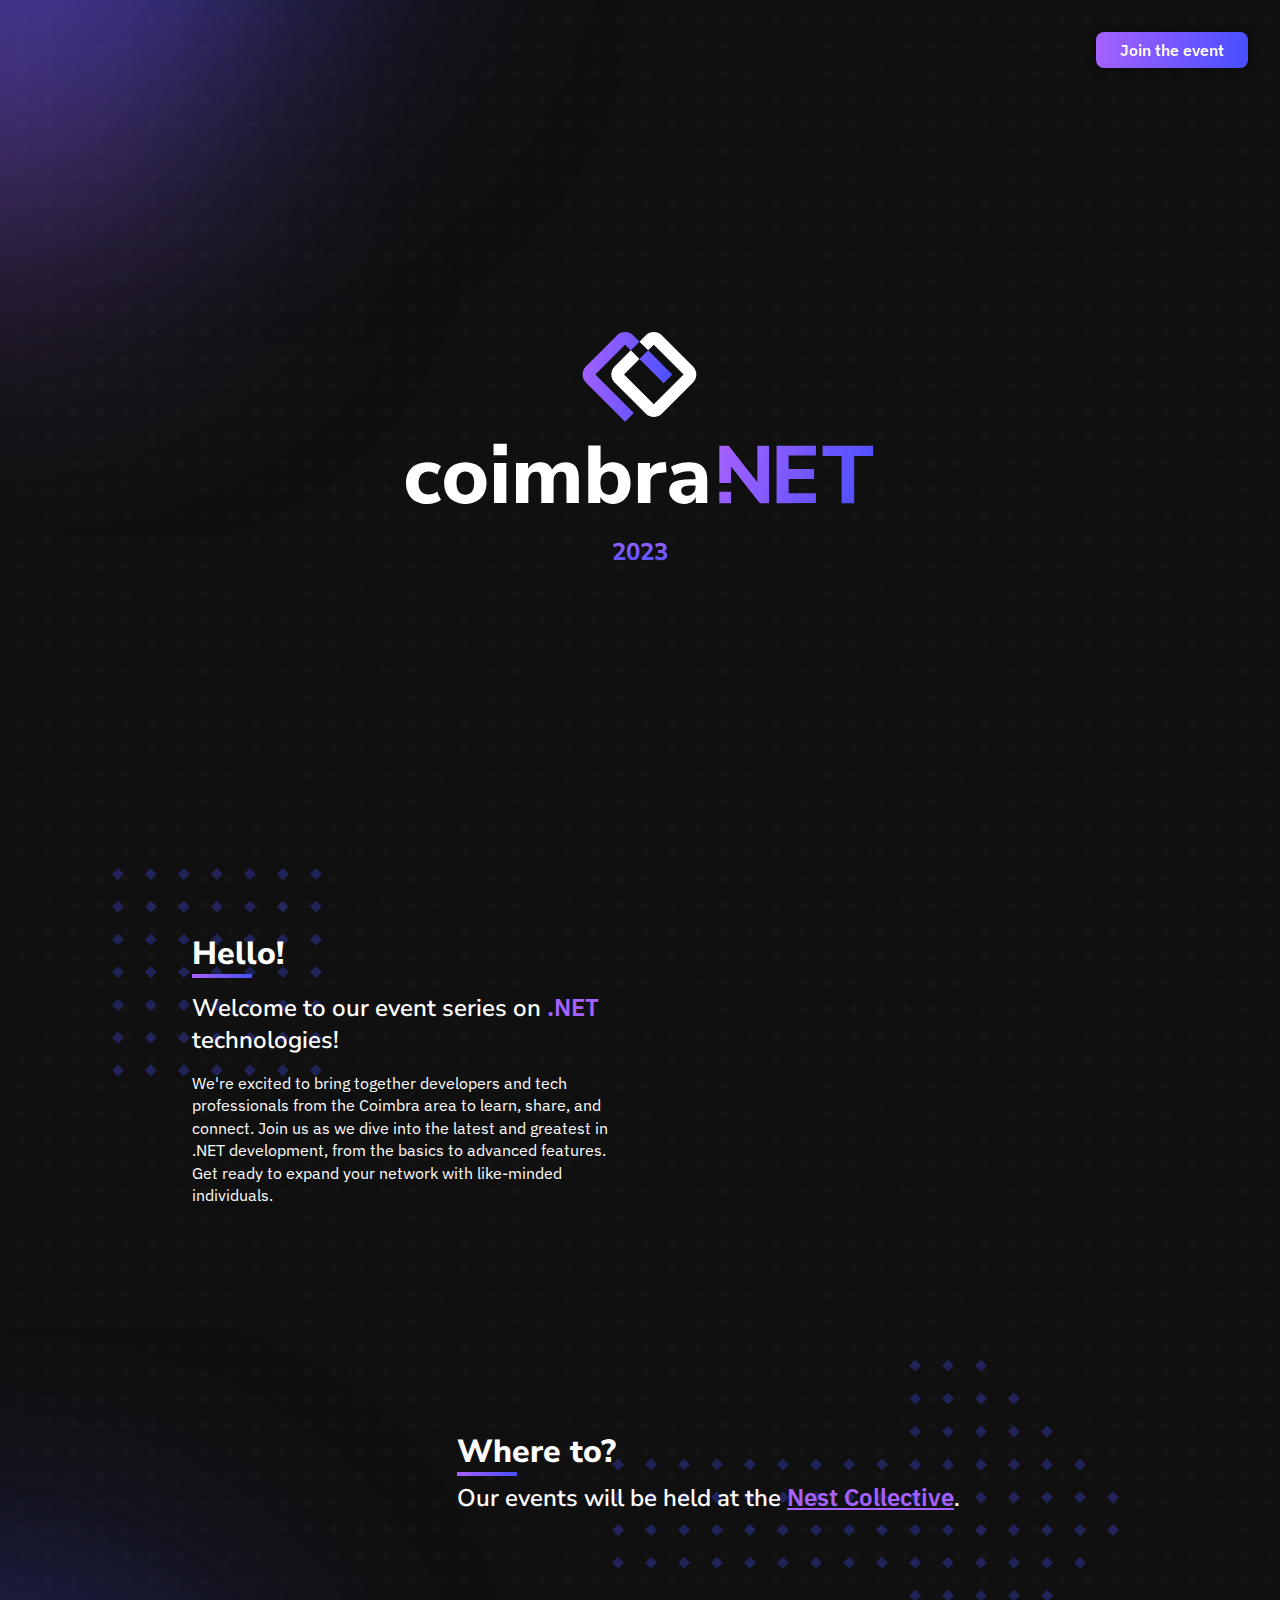
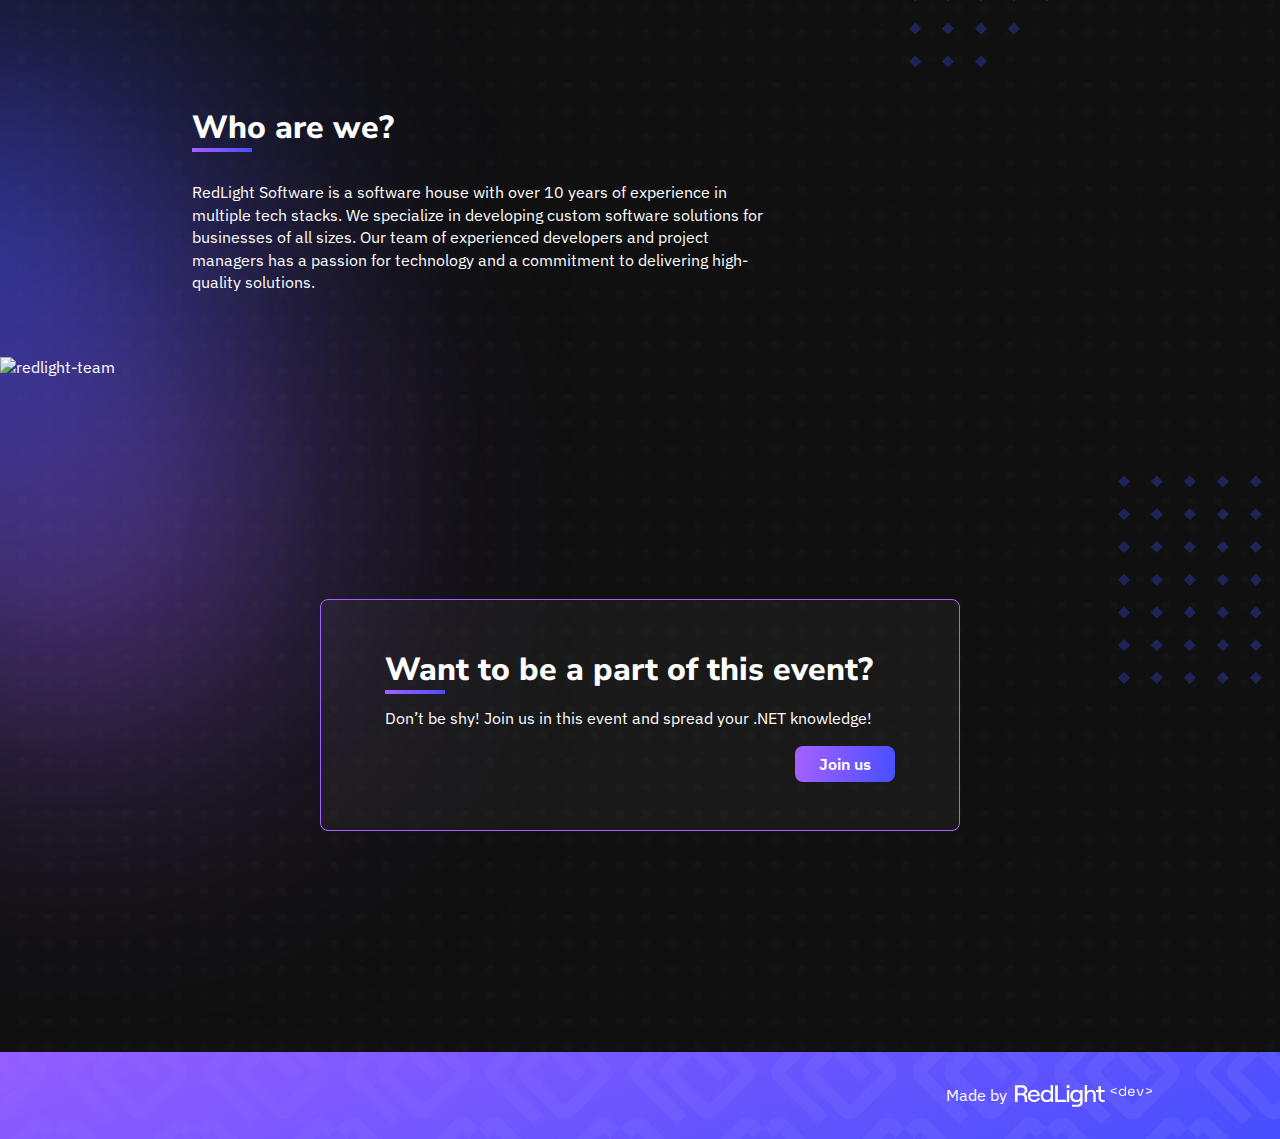
==== index.html @ f0c7c036 "added tag google tag manager" ====
<!DOCTYPE html>
<html lang="en">

<head>
  <!-- Google tag (gtag.js) -->
  <script async src="https://www.googletagmanager.com/gtag/js?id=G-ZELS9LCC16"></script>
  <script>
    window.dataLayer = window.dataLayer || [];
    function gtag() { dataLayer.push(arguments); }
    gtag('js', new Date());

    gtag('config', 'G-ZELS9LCC16');
  </script>
  <!-- Google Tag Manager -->
  <script>(function (w, d, s, l, i) {
      w[l] = w[l] || []; w[l].push({
        'gtm.start':
          new Date().getTime(), event: 'gtm.js'
      }); var f = d.getElementsByTagName(s)[0],
        j = d.createElement(s), dl = l != 'dataLayer' ? '&l=' + l : ''; j.async = true; j.src =
          'https://www.googletagmanager.com/gtm.js?id=' + i + dl; f.parentNode.insertBefore(j, f);
    })(window, document, 'script', 'dataLayer', 'GTM-52DGJBFM');</script>
  <!-- End Google Tag Manager -->
  <!-- meta-tags -->
  <meta charset="UTF-8">
  <meta http-equiv="X-UA-Compatible" content="IE=edge">
  <meta name="viewport" content="width=device-width, initial-scale=1.0">
  <meta name="apple-mobile-web-app-capable" content="yes">
  <meta name="mobile-web-app-capable" content="yes">
  <meta name="robots" content="noydir, noodp">
  <meta name="description"
    content="Welcome to our event series on .NET technologies! We’re excited to bring together developers and tech professionals from the Coimbra area to learn, share, and connect. Join us as we dive into the latest and greatest in .NET development, from the basics to advanced features. Get ready to expand your network with like-minded individuals.">
  <meta name="keywords"
    content=".NET, .net, dotnet, RedLight, Nest Collective, Microsoft, Technology, Event, Meetups, Coimbra, Portugal">
  <meta name="author" content="Diogo Ribeiro - RedLight Software">
  <meta property="og:image" content="https://dotnetcoimbra.pt/img/cover.jpg">
  <meta property="og:image:width" content="1020" />
  <meta property="og:image:height" content="681" />
  <meta property="og:title" content="coimbra.NET" />
  <meta property="og:description"
    content="Welcome to our event series on .NET technologies! We’re excited to bring together developers and tech professionals from the Coimbra area to learn, share, and connect. Join us as we dive into the latest and greatest in .NET development, from the basics to advanced features. Get ready to expand your network with like-minded individuals.">
  <meta property="og:url" content="https://dotnetcoimbra.pt" />
  <meta property="og:type" content="website" />
  <link rel="canonical" href="https://dotnetcoimbra.pt">
  <meta name="twitter:title" content="coimbra.NET">
  <meta name="twitter:description"
    content="Welcome to our event series on .NET technologies! We’re excited to bring together developers and tech professionals from the Coimbra area to learn, share, and connect. Join us as we dive into the latest and greatest in .NET development, from the basics to advanced features. Get ready to expand your network with like-minded individuals.">
  <meta name="twitter:card" content="summary_large_image">
  <meta name="twitter:image" content="https://dotnetcoimbra.pt/img/cover.jpg">
  <!-- favicon -->
  <link rel="icon" type="image/png" href="./img/favicon-32x32.png" sizes="32x32" />
  <link rel="icon" type="image/png" href="./img/favicon-16x16.png" sizes="16x16" />
  <link rel="preconnect" href="https://fonts.googleapis.com">
  <link rel="preconnect" href="https://fonts.gstatic.com" crossorigin>
  <link href="https://fonts.googleapis.com/css2?family=IBM+Plex+Sans&family=Nunito+Sans:wght@600;800&display=swap"
    rel="stylesheet">
  <link rel="stylesheet" href="./styles/styles.css">
  <title>coimbra.NET</title>
</head>

<body>
  <!-- Google Tag Manager (noscript) -->
  <noscript><iframe src="https://www.googletagmanager.com/ns.html?id=GTM-52DGJBFM" height="0" width="0"
      style="display:none;visibility:hidden"></iframe></noscript>
  <!-- End Google Tag Manager (noscript) -->
  <a href="https://www.meetup.com/coimbra-net/" target="_blank" id="button" class="primary">
    Join the event
  </a>

  <main>
    <section id="cover">
      <img class="focus" src="./img/focus/cover-focus.svg" alt="focus">
      <div class="center">
        <img src="img/logo.svg" alt="coimbra-net-logo">
        <h6>2023</h6>
      </div>
    </section>

    <section id="hello">
      <div class="text-info">
        <img src="./img/square.svg" alt="dots square vector">
        <h1>Hello!</h1>
        <h2>Welcome to our event series on <span>.NET</span> technologies!</h2>
        <p>We're excited to bring together developers and tech professionals from the Coimbra area to learn, share, and
          connect. Join us as we dive into the latest and greatest in .NET development, from the basics to advanced
          features. <br>Get ready to expand your network with like-minded individuals.</p>
      </div>
    </section>

    <section id="where-to">
      <div class="text-info">
        <img src="./img/arrow.svg" alt="dots arrow vector">
        <h1>Where to?</h1>
        <h2>Our events will be held at the <a href="https://goo.gl/maps/3trspdyj87Yf2N259" target="_blank">Nest
            Collective</a>.</h2>
      </div>
    </section>

    <section id="about">
      <div>
        <h1>Who are we?</h1>
        <p>RedLight Software is a software house with over 10 years of experience in multiple tech stacks.
          We specialize in developing custom software solutions for businesses of all sizes. Our team of experienced
          developers and project managers has a passion for technology and a commitment to delivering high-quality
          solutions.</p>
      </div>
      <img src="img/redlight-team.png" alt="redlight-team">
      <div class="about-bottom">
        <img class="focus" src="./img/focus/about-focus.svg" alt="focus">
      </div>
    </section>

    <section id="join-us">
      <img src="./img/square.svg" alt="dots square vector">
      <div class="card">
        <h1>Want to be a part of this event?</h1>
        <p>Don’t be shy! Join us in this event and spread your .NET knowledge!</p>
        <a href="https://www.meetup.com/coimbra-net/" target="_blank" id="button-2" class="primary">
          Join us
        </a>
      </div>
    </section>

    <!-- <section id="join-us">
      <img src="./img/square.svg" alt="dots square vector">
      <div class="card">
        <h1>Want to be a part of this event?</h1>
        <p>Don’t be shy! Join us in this event and spread your .NET knowledge!</p>

        <form action="">
          <div class="form-wrapper">
            <div class="form-col form-col-left">
              <div class="form-field">
                <label for="name">Name</label>
                <input type="text" id="name" name="name" placeholder="Insert your name">
              </div>
              <div class="form-field">
                <label for="name">Email</label>
                <input type="email" id="email" name="email" placeholder="Insert your e-mail">
              </div>
            </div>
            <div class="form-col form-col-right">
              <div class="form-field">
                <label for="message">Message</label>
                <textarea id="message" name="message" placeholder="Tell us what you're looking for"></textarea>
              </div>
            </div>
          </div>
          <div class="form-footer">
            <button type="submit" target="_blank" id="button-2" class="primary">
              Submit
            </button>
          </div>
        </form>
      </div>
    </section> -->

    <!-- <section id="partners">
        <img class="focus" src="./img/focus/partners-focus.svg" alt="focus">
        <div class="partners-container">
          <h1>Our partners</h1>
          <div class="partners-container-grid">
            <a href="/" target="_blank"><img src="./img/partners/microsoft.png" alt="partner logo"></a>
            <a href="/" target="_blank"><img src="./img/partners/nestlogo.png" alt="partner logo"></a>
            <a href="/" target="_blank"><img src="./img/partners/microsoft.png" alt="partner logo"></a>
            <a href="/" target="_blank"><img src="./img/partners/nestlogo.png" alt="partner logo"></a>
          </div>
        </div>
      </section> -->
  </main>

  <footer>
    <p>Made by</p>
    <img src="./img/partners/redlight.svg" alt="RedLight logo">
  </footer>

</body>


</html>
---- styles/styles.css ----
@charset "UTF-8";
/* ---------------- Who are we? ---------------- */
#about > img {
  width: 100%;
}
@media only screen and (min-width: 1600px) {
  #about > div:not(.about-bottom) {
    max-width: 1600px;
    margin: 0 auto;
    transform: translateX(-10%);
  }
  #about > div:not(.about-bottom) p {
    width: 75%;
  }
}
#about h1,
#about p {
  margin: 0 12rem;
}
@media only screen and (max-width: 1024px) {
  #about h1,
  #about p {
    margin: 4rem 8rem;
  }
}
@media only screen and (max-width: 640px) {
  #about h1,
  #about p {
    margin: 2rem 2rem;
  }
}
#about p {
  width: 45%;
  margin: 2rem 12rem 4rem 12rem;
}
@media only screen and (max-width: 1024px) {
  #about p {
    width: 100%;
    margin: 0;
    padding: 4rem 8rem;
  }
}
@media only screen and (max-width: 640px) {
  #about p {
    padding: 2rem;
  }
}
#about .about-bottom {
  position: relative;
}
@media only screen and (max-width: 640px) {
  #about .about-bottom {
    overflow-x: hidden;
  }
}
#about .about-bottom .focus {
  z-index: -1;
  position: absolute;
  transform: translateY(-50%);
  top: 0;
  left: 0;
}

/* ---------------- Cover ---------------- */
#cover {
  display: flex;
  flex-direction: row;
  align-items: center;
  justify-content: center;
  gap: unset;
  min-height: 100vh;
  position: relative;
  overflow-x: hidden;
}
#cover .focus {
  position: absolute;
  top: 0;
  left: 0;
}
#cover .center {
  display: flex;
  flex-direction: column;
  align-items: center;
  justify-content: center;
  gap: 2rem;
  width: 100%;
}
#cover .center img {
  width: 468px;
  max-width: 75%;
}

form {
  width: 100%;
  margin-top: 2rem;
}
form .form-wrapper {
  display: flex;
  gap: 2rem;
}
form .form-wrapper .form-col {
  display: flex;
  flex-direction: column;
  width: 50%;
}
form .form-wrapper .form-col .form-field {
  display: flex;
  flex-direction: column;
  gap: 0.35rem;
  margin-bottom: 1.5rem;
  height: 100%;
}
form .form-wrapper .form-col .form-field label {
  font-size: 0.875rem;
}
form .form-wrapper .form-col .form-field input,
form .form-wrapper .form-col .form-field textarea {
  all: unset;
  border: 1px solid #FFFFFF;
  background-color: rgba(255, 255, 255, 0.02);
  border-radius: 10px;
  padding: 0.75rem;
  font-size: 0.875rem;
  color: #FFFFFF;
  transition: 0.1s;
  height: 100%;
}
form .form-wrapper .form-col .form-field input::-moz-placeholder, form .form-wrapper .form-col .form-field textarea::-moz-placeholder {
  color: rgba(255, 255, 255, 0.5);
}
form .form-wrapper .form-col .form-field input::placeholder,
form .form-wrapper .form-col .form-field textarea::placeholder {
  color: rgba(255, 255, 255, 0.5);
}
form .form-wrapper .form-col .form-field input:hover,
form .form-wrapper .form-col .form-field textarea:hover {
  background-color: rgba(255, 255, 255, 0.1);
}
form .form-wrapper .form-col .form-field input:focus,
form .form-wrapper .form-col .form-field textarea:focus {
  background-color: rgba(255, 255, 255, 0.1);
  outline: 2px solid #A661FF;
}
form .form-wrapper .form-col .form-field input textarea,
form .form-wrapper .form-col .form-field textarea textarea {
  height: 100%;
}
form .form-footer {
  display: flex;
  justify-content: flex-end;
}

#hello .text-info {
  display: flex;
  flex-direction: column;
  align-items: flex-start;
  justify-content: center;
  gap: 1rem;
  width: 65%;
  padding: 2rem 12rem;
  position: relative;
}
@media only screen and (min-width: 1600px) {
  #hello .text-info {
    max-width: 1600px;
    margin: 0 auto;
    transform: translateX(-10%);
  }
}
@media only screen and (max-width: 1024px) {
  #hello .text-info {
    padding: 2rem 8rem;
    width: 100%;
  }
}
@media only screen and (max-width: 640px) {
  #hello .text-info {
    padding: 2rem;
  }
}
#hello .text-info img {
  position: absolute;
  z-index: -1;
  left: 7rem;
  top: -2rem;
}
@media only screen and (max-width: 1024px) {
  #hello .text-info img {
    left: 2rem;
    top: -4rem;
  }
}
@media only screen and (max-width: 1024px) {
  #hello .text-info img {
    left: -2rem;
  }
}

/* ---------------- Join Us ---------------- */
#join-us {
  display: flex;
  flex-direction: row;
  align-items: center;
  justify-content: center;
  gap: unset;
  padding: 4rem 20rem;
  min-height: 75vh;
  position: relative;
  overflow: hidden;
}
@media only screen and (max-width: 1024px) {
  #join-us {
    padding: 4rem 8rem;
  }
}
@media only screen and (max-width: 640px) {
  #join-us {
    padding: 2rem;
  }
}
#join-us .card {
  display: flex;
  flex-direction: column;
  align-items: "start";
  justify-content: center;
  gap: 1rem;
  width: 100%;
  padding: 3rem 4rem;
  background: rgba(255, 255, 255, 0.04);
  border-radius: 0.5rem;
  border: 1px solid #A661FF;
}
@media only screen and (max-width: 640px) {
  #join-us .card {
    display: flex;
    flex-direction: column;
    align-items: center;
    justify-content: center;
    gap: 2rem;
    padding: 2rem;
  }
}
#join-us .card button {
  align-self: flex-end;
}
@media only screen and (max-width: 640px) {
  #join-us .card button {
    width: 90%;
    align-self: unset;
  }
}
#join-us img {
  position: absolute;
  z-index: -1;
  transform: translateY(-50%);
  top: 30%;
  right: -3rem;
}

/* ---------------- Call for papers ---------------- */
#papers {
  min-height: 100vh;
  padding: 2rem 0;
}
#papers .text-info {
  display: flex;
  flex-direction: column;
  align-items: flex-start;
  justify-content: center;
  gap: 1rem;
  width: 65%;
  padding: 2rem 12rem;
  position: relative;
}
@media only screen and (min-width: 1600px) {
  #papers .text-info {
    max-width: 1600px;
    margin: 0 auto;
  }
}
@media only screen and (max-width: 1024px) {
  #papers .text-info {
    width: 100%;
    padding: 2rem 4rem;
  }
}
@media only screen and (max-width: 640px) {
  #papers .text-info {
    padding: 0 2rem;
  }
}
#papers .text-info > img {
  position: absolute;
  z-index: -1;
  left: 7rem;
  top: -2rem;
}
@media only screen and (max-width: 1024px) {
  #papers .text-info > img {
    left: 2rem;
    top: -4rem;
  }
}
@media only screen and (max-width: 1024px) {
  #papers .text-info > img {
    left: -2rem;
  }
}
#papers .text-info ul {
  list-style: none;
}
#papers .text-info ul li {
  display: flex;
  flex-direction: row;
  align-items: center;
  justify-content: flex-start;
  gap: 0.5rem;
  margin-bottom: 0.5rem;
}
#papers .submit-proposal {
  background: rgba(255, 255, 255, 0.04);
  border: 2px solid #A661FF;
  padding: 2rem;
  margin: 2rem 12rem;
  border-radius: 10px;
  overflow: hidden;
  min-height: 324px;
}
@media only screen and (min-width: 1600px) {
  #papers .submit-proposal {
    max-width: 920px;
    margin: 0 auto;
  }
}
@media only screen and (max-width: 1024px) {
  #papers .submit-proposal {
    margin: 2rem 4rem;
  }
}
@media only screen and (max-width: 1024px) {
  #papers .submit-proposal {
    margin: 2rem;
  }
}
#papers .submit-proposal .soon {
  display: flex;
  flex-direction: row;
  align-items: center;
  justify-content: center;
  gap: unset;
  padding: 5rem 0;
  opacity: 0.5;
}

#partners {
  position: relative;
  overflow: hidden;
}
#partners .focus {
  z-index: -1;
  position: absolute;
  bottom: 0;
  right: -10rem;
}
#partners .partners-container {
  padding: 4rem 12rem;
}
@media only screen and (max-width: 1024px) {
  #partners .partners-container {
    padding: 2rem 8rem;
  }
}
@media only screen and (max-width: 640px) {
  #partners .partners-container {
    padding: 2rem;
  }
}
#partners .partners-container-grid {
  display: flex;
  flex-direction: row;
  align-items: center;
  justify-content: center;
  gap: 8rem;
  flex-wrap: wrap;
  padding: 8rem 0;
}
@media only screen and (max-width: 1024px) {
  #partners .partners-container-grid {
    padding: 4rem;
  }
}
@media only screen and (max-width: 640px) {
  #partners .partners-container-grid {
    display: flex;
    flex-direction: row;
    align-items: center;
    justify-content: center;
    gap: 3rem;
    padding: 4rem 2rem;
  }
}
#partners .partners-container-grid > a {
  display: flex;
  flex-direction: row;
  align-items: center;
  justify-content: center;
  gap: unset;
  width: calc(25% - 8rem);
  height: 68px;
}
@media only screen and (max-width: 1024px) {
  #partners .partners-container-grid > a {
    width: calc(33.3333333333% - 4rem);
    height: 42px;
  }
}
@media only screen and (max-width: 640px) {
  #partners .partners-container-grid > a {
    width: calc(50% - 2rem);
    height: 42px;
  }
}
#partners .partners-container-grid > a img {
  width: auto;
  height: 100%;
  transition: 0.3s;
  max-width: 100%;
  max-height: 100%;
  height: auto;
}

#where-to {
  display: flex;
  flex-direction: column;
  align-items: flex-end;
  justify-content: center;
  gap: 0.5rem;
  padding: 12rem 0 12rem 0;
}
@media only screen and (max-width: 1024px) {
  #where-to {
    display: flex;
    flex-direction: column;
    align-items: flex-start;
    justify-content: center;
    gap: 0.5rem;
  }
}
@media only screen and (max-width: 640px) {
  #where-to {
    padding: 8rem 0;
  }
}
@media only screen and (min-width: 1600px) {
  #where-to {
    max-width: 1600px;
    margin: 0 auto;
  }
}
#where-to .text-info {
  display: flex;
  flex-direction: column;
  align-items: flex-start;
  justify-content: center;
  gap: 0.5rem;
  width: -moz-fit-content;
  width: fit-content;
  padding: 0 8rem 0 2rem;
  margin: 0 12rem;
  position: relative;
}
@media only screen and (max-width: 1024px) {
  #where-to .text-info {
    padding: 2rem;
    margin: 0 8rem;
  }
}
@media only screen and (max-width: 640px) {
  #where-to .text-info {
    padding: 2rem;
    margin: 0;
  }
}
#where-to .text-info img {
  position: absolute;
  z-index: -1;
  right: -2rem;
  transform: translateY(-50%);
  top: 100%;
}
@media only screen and (max-width: 640px) {
  #where-to .text-info img {
    right: 2rem;
    width: 80%;
  }
}
#where-to .text-info h2 a {
  color: #A661FF;
}

body {
  background-color: #101010;
  background-image: url("../img/dots.svg");
  overflow-x: hidden;
}

* {
  margin: 0;
  padding: 0;
  font-family: "IBM Plex Sans", sans-serif;
  color: #FFFFFF;
  box-sizing: border-box;
}

/* ---------------- Typography ---------------- */
h1 {
  width: -moz-fit-content;
  width: fit-content;
  font-family: "Nunito Sans", sans-serif;
  font-weight: 800;
  font-size: 2rem;
  position: relative;
}
h1::after {
  content: "";
  position: absolute;
  width: 60px;
  height: 4px;
  left: 0;
  bottom: -2.5px;
  background: linear-gradient(97.95deg, #A661FF -0.24%, #474FFF 99.8%);
}

h2 {
  font-family: "Nunito Sans", sans-serif;
  font-weight: 600;
  font-size: 1.5rem;
}

span {
  color: #A661FF;
}

h6 {
  background: -webkit-linear-gradient(#A661FF, #474FFF);
  -webkit-background-clip: text;
  background-clip: text;
  -webkit-text-fill-color: transparent;
  font-family: "Nunito Sans", sans-serif;
  font-weight: 800;
  font-size: 1.5rem;
  text-align: center;
}

p {
  line-height: 140%;
}

/* ---------------- Buttons ---------------- */
button,
#button,
#button-2 {
  all: unset;
  display: flex;
  flex-direction: row;
  align-items: center;
  justify-content: center;
  gap: 0.5rem;
  font-size: 1rem;
  font-weight: 600;
  text-align: center;
  text-decoration: none;
  transition: all 0.3s;
  padding: 0.5rem 1.5rem;
  border-radius: 0.5rem;
  cursor: pointer;
}
button.primary,
#button.primary,
#button-2.primary {
  color: #FFFFFF;
  background: linear-gradient(97.95deg, #A661FF -0.24%, #474FFF 99.8%);
}
button.secondary,
#button.secondary,
#button-2.secondary {
  /* color: linear-gradient(97.95deg, $primaryColor -0.24%, $secondaryColor 99.8%); ------> não funciona assim */
  color: #A661FF;
  background: #FFFFFF;
}
button.text-only,
#button.text-only,
#button-2.text-only {
  color: #FFFFFF;
}

#button {
  width: -moz-fit-content;
  width: fit-content;
  position: fixed;
  z-index: 20;
  top: 2rem;
  right: 2rem;
  box-shadow: 0px 0px 10px rgba(0, 0, 0, 0.5);
}
@media only screen and (max-width: 640px) {
  #button {
    top: unset;
    right: unset;
    left: 50%;
    width: 80%;
    transform: translateX(-50%);
    padding: 1rem;
  }
}

#button-2 {
  align-self: flex-end;
}

/* ---------------- Header ---------------- */
header {
  padding: 2rem 8rem;
}
header a {
  font-size: 1.25rem;
  text-decoration: none;
}
header a:hover {
  text-decoration: underline;
}

/* ---------------- Footer ---------------- */
footer {
  display: flex;
  flex-direction: row;
  align-items: center;
  justify-content: flex-end;
  gap: 0.5rem;
  background-image: url("../img/footer.png");
  background-size: cover;
  background-position: right;
  padding: 2rem 8rem;
}
@media only screen and (max-width: 1024px) {
  footer {
    padding: 2rem 4rem;
  }
}
@media only screen and (max-width: 1024px) {
  footer {
    padding: 2rem;
  }
}/*# sourceMappingURL=styles.css.map */
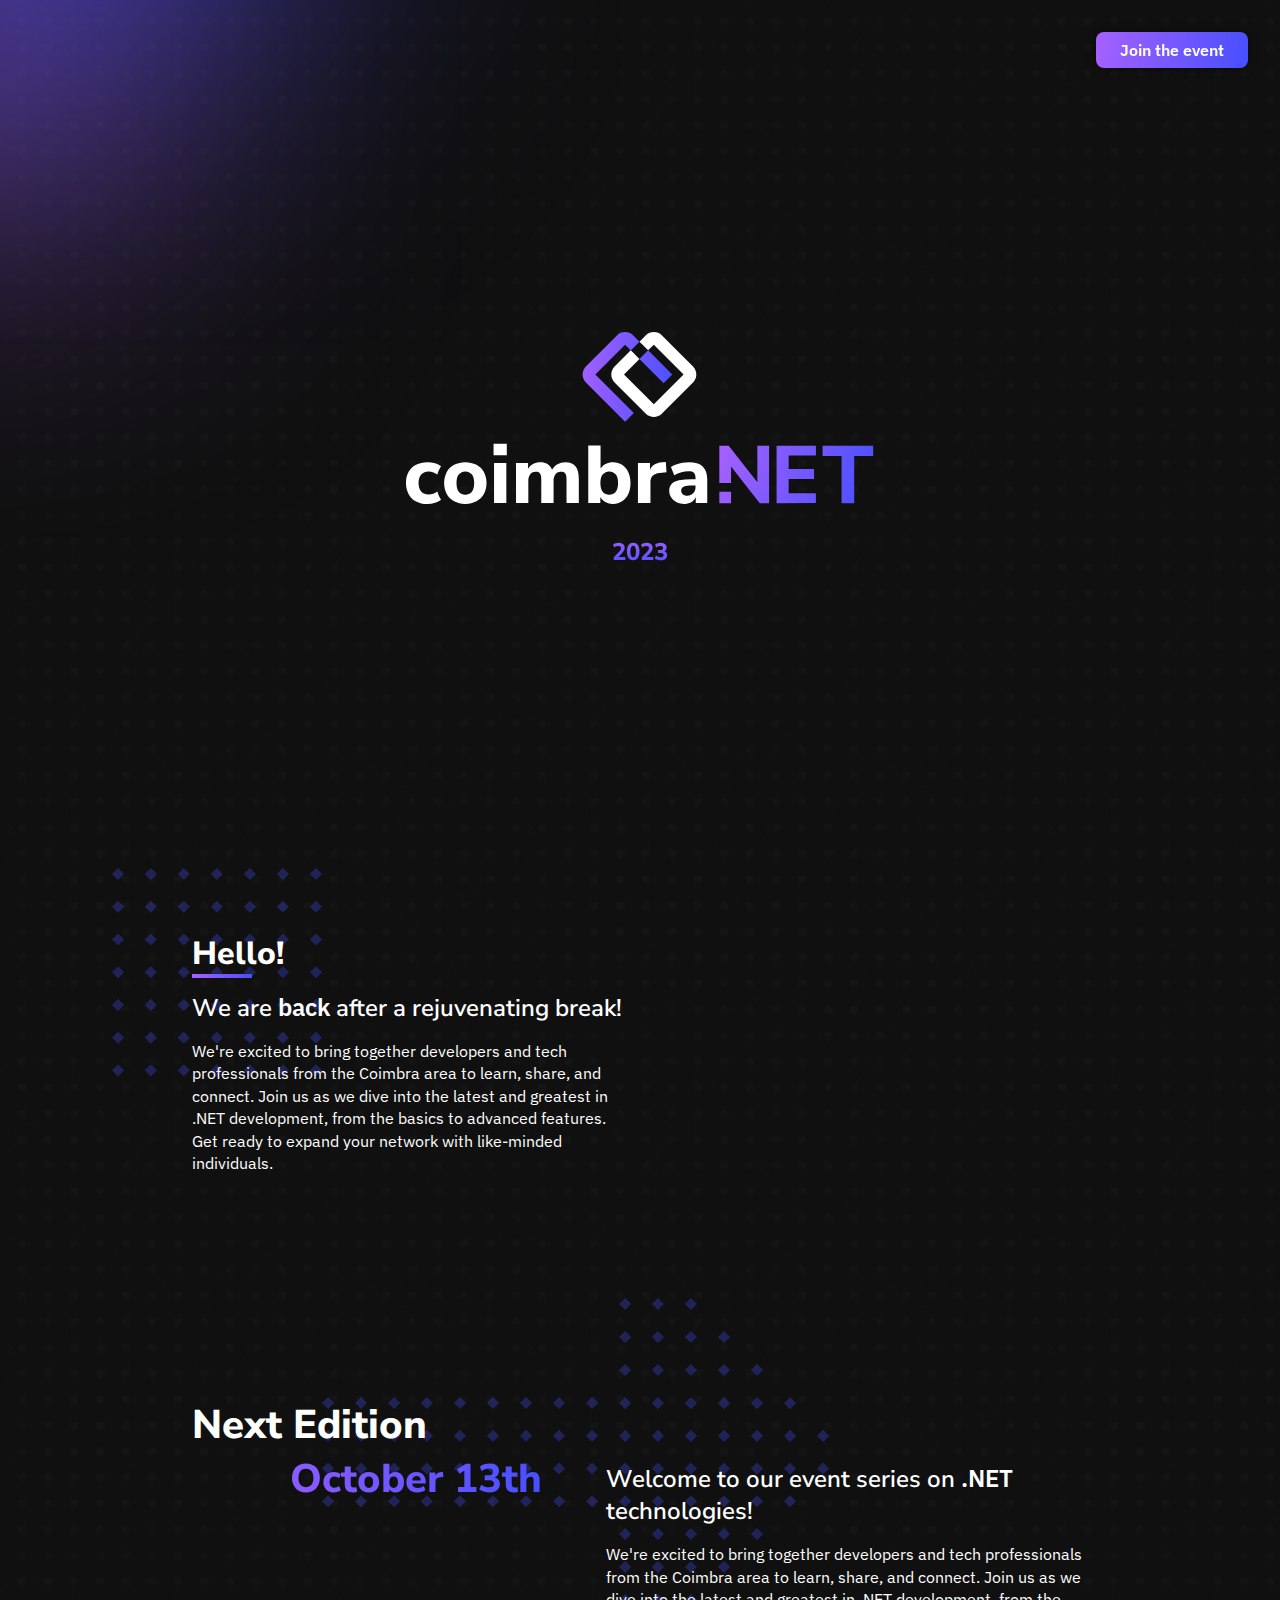
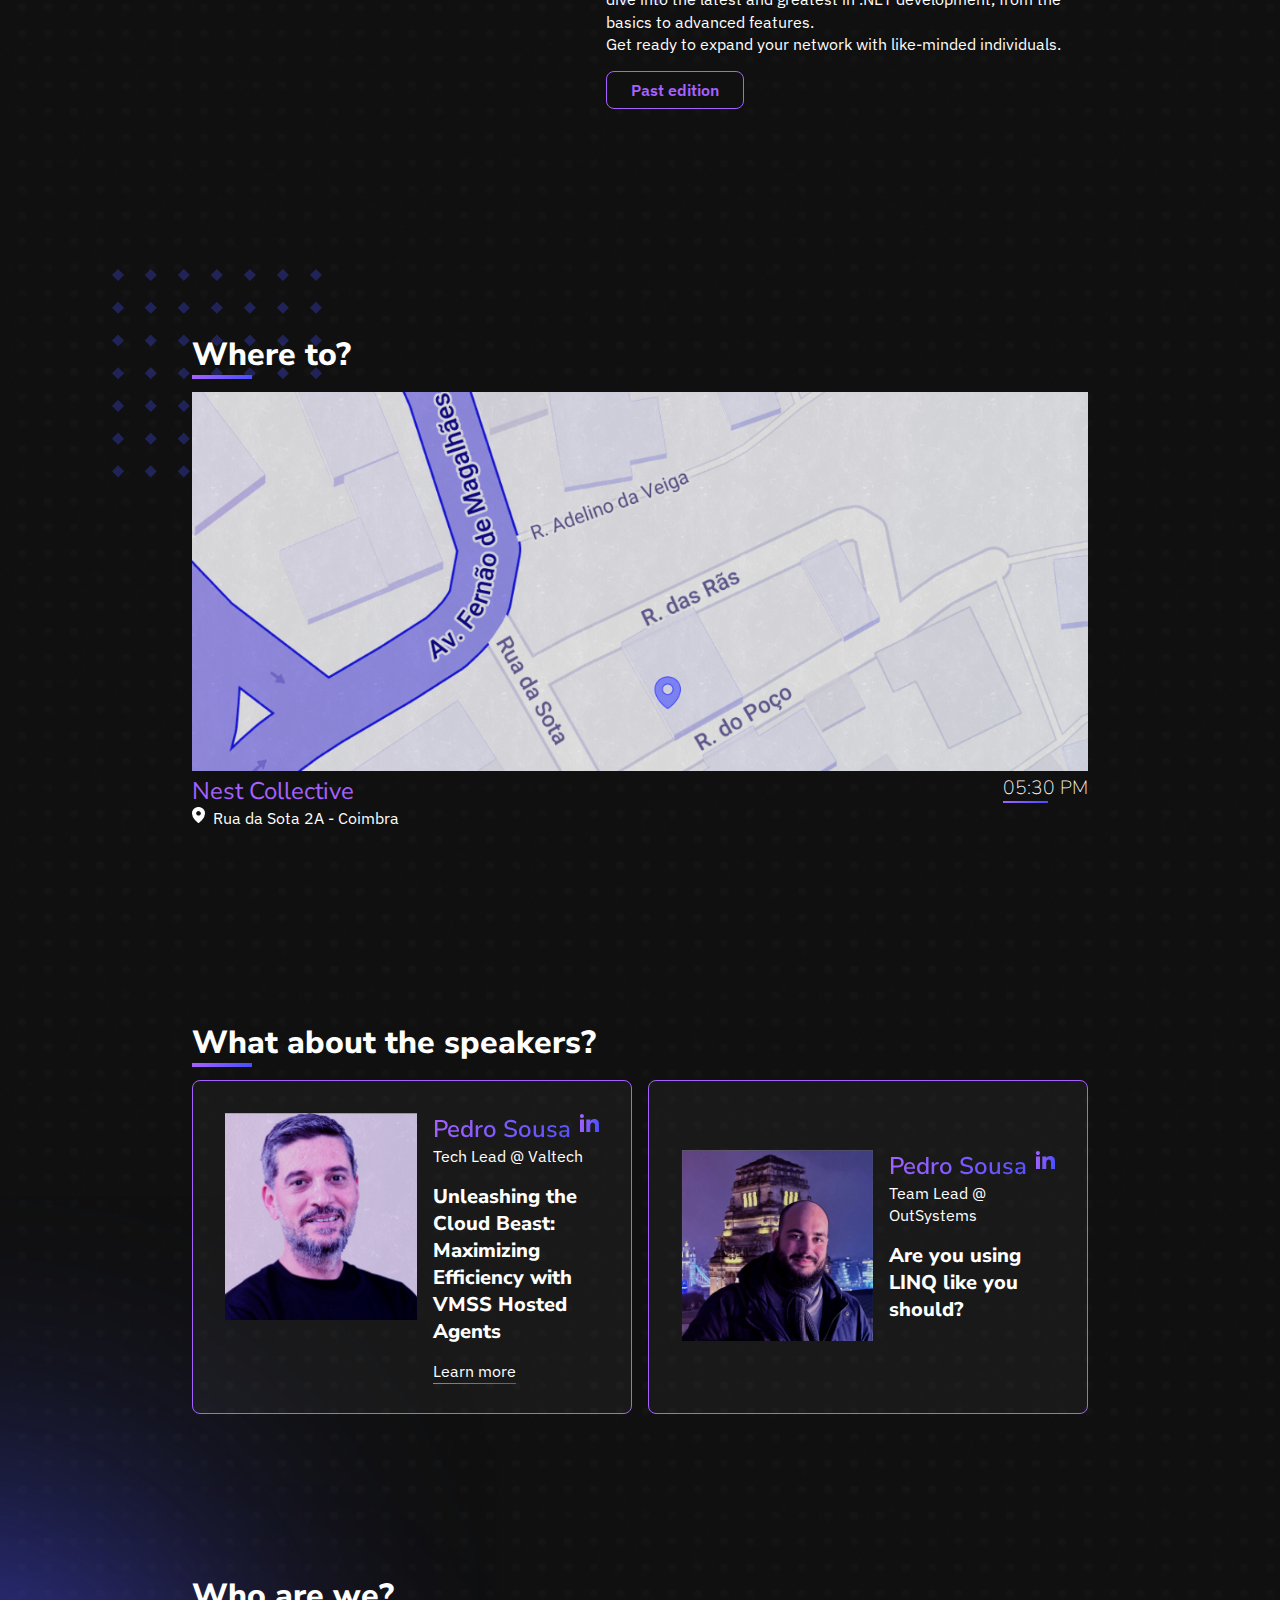
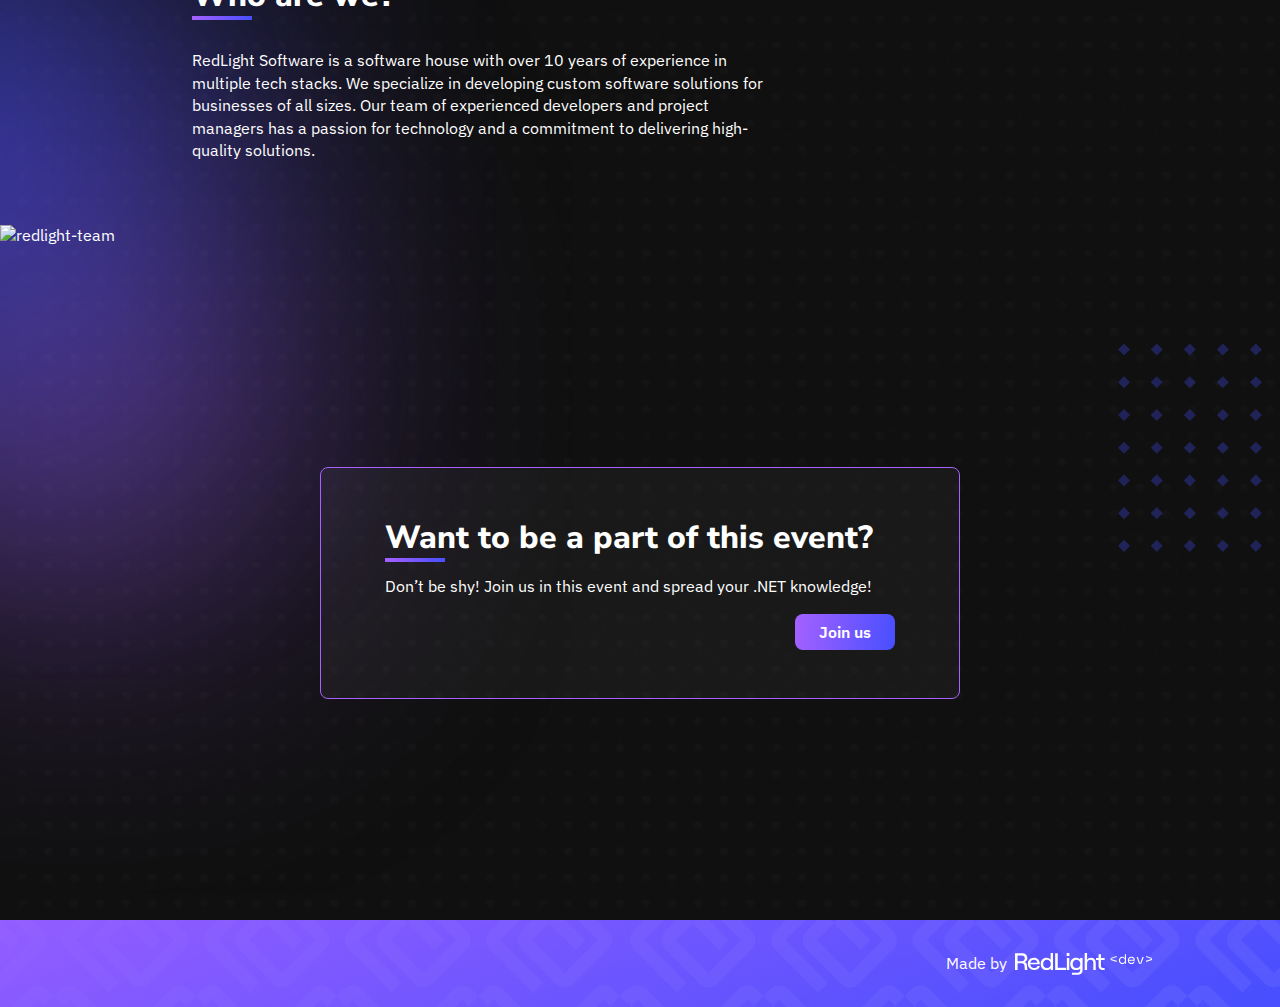
==== commit 59b1d11a: "updated website for meetup 2" ====
--- a/index.html
+++ b/index.html
@@ -29,22 +29,22 @@
   <meta name="mobile-web-app-capable" content="yes">
   <meta name="robots" content="noydir, noodp">
   <meta name="description"
-    content="Welcome to our event series on .NET technologies! We’re excited to bring together developers and tech professionals from the Coimbra area to learn, share, and connect. Join us as we dive into the latest and greatest in .NET development, from the basics to advanced features. Get ready to expand your network with like-minded individuals.">
+            content="Welcome to our event series on .NET technologies! We’re excited to bring together developers and tech professionals from the Coimbra area to learn, share, and connect. Join us as we dive into the latest and greatest in .NET development, from the basics to advanced features. Get ready to expand your network with like-minded individuals.">
   <meta name="keywords"
-    content=".NET, .net, dotnet, RedLight, Nest Collective, Microsoft, Technology, Event, Meetups, Coimbra, Portugal">
+            content=".NET, .net, dotnet, RedLight, Nest Collective, Microsoft, Technology, Event, Meetups, Coimbra, Portugal">
   <meta name="author" content="Diogo Ribeiro - RedLight Software">
   <meta property="og:image" content="https://dotnetcoimbra.pt/img/cover.jpg">
   <meta property="og:image:width" content="1020" />
   <meta property="og:image:height" content="681" />
   <meta property="og:title" content="coimbra.NET" />
   <meta property="og:description"
-    content="Welcome to our event series on .NET technologies! We’re excited to bring together developers and tech professionals from the Coimbra area to learn, share, and connect. Join us as we dive into the latest and greatest in .NET development, from the basics to advanced features. Get ready to expand your network with like-minded individuals.">
+            content="Welcome to our event series on .NET technologies! We’re excited to bring together developers and tech professionals from the Coimbra area to learn, share, and connect. Join us as we dive into the latest and greatest in .NET development, from the basics to advanced features. Get ready to expand your network with like-minded individuals.">
   <meta property="og:url" content="https://dotnetcoimbra.pt" />
   <meta property="og:type" content="website" />
   <link rel="canonical" href="https://dotnetcoimbra.pt">
   <meta name="twitter:title" content="coimbra.NET">
   <meta name="twitter:description"
-    content="Welcome to our event series on .NET technologies! We’re excited to bring together developers and tech professionals from the Coimbra area to learn, share, and connect. Join us as we dive into the latest and greatest in .NET development, from the basics to advanced features. Get ready to expand your network with like-minded individuals.">
+            content="Welcome to our event series on .NET technologies! We’re excited to bring together developers and tech professionals from the Coimbra area to learn, share, and connect. Join us as we dive into the latest and greatest in .NET development, from the basics to advanced features. Get ready to expand your network with like-minded individuals.">
   <meta name="twitter:card" content="summary_large_image">
   <meta name="twitter:image" content="https://dotnetcoimbra.pt/img/cover.jpg">
   <!-- favicon -->
@@ -53,7 +53,7 @@
   <link rel="preconnect" href="https://fonts.googleapis.com">
   <link rel="preconnect" href="https://fonts.gstatic.com" crossorigin>
   <link href="https://fonts.googleapis.com/css2?family=IBM+Plex+Sans&family=Nunito+Sans:wght@600;800&display=swap"
-    rel="stylesheet">
+            rel="stylesheet">
   <link rel="stylesheet" href="./styles/styles.css">
   <title>coimbra.NET</title>
 </head>
@@ -61,7 +61,7 @@
 <body>
   <!-- Google Tag Manager (noscript) -->
   <noscript><iframe src="https://www.googletagmanager.com/ns.html?id=GTM-52DGJBFM" height="0" width="0"
-      style="display:none;visibility:hidden"></iframe></noscript>
+              style="display:none;visibility:hidden"></iframe></noscript>
   <!-- End Google Tag Manager (noscript) -->
   <a href="https://www.meetup.com/coimbra-net/" target="_blank" id="button" class="primary">
     Join the event
@@ -80,19 +80,100 @@
       <div class="text-info">
         <img src="./img/square.svg" alt="dots square vector">
         <h1>Hello!</h1>
+        <h2>We are <span>back</span> after a rejuvenating break!</h2>
+        <p>We're excited to bring together developers and tech professionals from the Coimbra area to learn, share, and
+          connect. Join us as we dive into the latest and greatest in .NET development, from the basics to advanced
+          features. <br>Get ready to expand your network with like-minded individuals.</p>
+      </div>
+    </section>
+
+    <section id="new-edition">
+      <div class="title">
+        <img src="./img/arrow.svg" alt="dots arrow vector">
+        <div class="text-title">
+          <h3>Next Edition</h3>
+          <h3>October 13th</h3>
+        </div>
+
+      </div>
+      <div class="text-info">
         <h2>Welcome to our event series on <span>.NET</span> technologies!</h2>
         <p>We're excited to bring together developers and tech professionals from the Coimbra area to learn, share, and
           connect. Join us as we dive into the latest and greatest in .NET development, from the basics to advanced
           features. <br>Get ready to expand your network with like-minded individuals.</p>
+        <a href="https://www.meetup.com/dotnetcoimbra/events/292657958/" target="_blank" id="button-2"
+                  class="secondary">
+          Past edition
+        </a>
       </div>
     </section>
 
     <section id="where-to">
-      <div class="text-info">
-        <img src="./img/arrow.svg" alt="dots arrow vector">
-        <h1>Where to?</h1>
-        <h2>Our events will be held at the <a href="https://goo.gl/maps/3trspdyj87Yf2N259" target="_blank">Nest
-            Collective</a>.</h2>
+      <img src="./img/square.svg" alt="dots square vector">
+      <h1>Where to?</h1>
+      <div class="event-info">
+        <img src="img/Map.png" alt="location map">
+        <div class="info-text">
+          <div class="location">
+            <a href="https://www.nestcollective.co/" target="_blank">
+              Nest Collective
+            </a>
+            <div class="address">
+              <img src="img/location-pin.svg">
+              <p>Rua da Sota 2A - Coimbra</p>
+            </div>
+
+          </div>
+          <div class="time">
+            <h4>05:30 PM</h4>
+          </div>
+
+        </div>
+      </div>
+    </section>
+
+    <section id="speakers">
+      <h1>What about the speakers?</h1>
+      <div class="speakers-list">
+        <div class="card">
+          <div class="speaker-info">
+            <div class="photo">
+              <img src="img/PedroSousa.png" alt="Pedro Sousa's profile picture">
+            </div>
+            <div class="text-info"></div>
+            <div class="personal">
+              <h2>Pedro Sousa</h2>
+              <p>Tech Lead @ Valtech</p>
+              <h3>Unleashing the Cloud Beast: Maximizing Efficiency with VMSS Hosted Agents</h3>
+              <a href="https://sessionize.com/s/pmsousa/unleashing-the-cloud-beast-maximizing-efficiency-w/77214"
+                        target="_blank">Learn more</a>
+            </div>
+            <div class="social-media">
+              <a href="https://www.linkedin.com/in/pmsousa/" target="_blank "><img src="img/linkedin.svg"
+                          alt="linkedin-logo"></a>
+            </div>
+          </div>
+        </div>
+
+        <div class="card">
+          <div class="speaker-info">
+            <div class="photo">
+              <img src="img/PedroEmanuelSousa.png" alt="Pedro Sousa's profile picture">
+            </div>
+            <div class="text-info"></div>
+            <div class="personal">
+              <h2>Pedro Sousa</h2>
+              <p>Team Lead @ OutSystems</p>
+              <h3>Are you using LINQ like you should?</h3>
+
+            </div>
+            <div class="social-media">
+              <a href="https://www.linkedin.com/in/pedroemsousa/" target="_blank "><img src="img/linkedin.svg"
+                          alt="linkedin-logo"></a>
+            </div>
+          </div>
+        </div>
+
       </div>
     </section>
 
--- a/styles/styles.css
+++ b/styles/styles.css
@@ -430,72 +430,313 @@
 }
 
 #where-to {
-  display: flex;
-  flex-direction: column;
-  align-items: flex-end;
-  justify-content: center;
+  position: relative;
+  padding: 2rem 12rem 12rem 12rem;
+  display: flex;
+  flex-direction: column;
+  align-items: flex-start;
+  justify-content: center;
+  gap: 1rem;
+  width: 100%;
+  position: relative;
+}
+@media only screen and (min-width: 1600px) {
+  #where-to {
+    max-width: 1600px;
+    margin: 0 auto;
+    transform: translateX(-10%);
+  }
+}
+@media only screen and (max-width: 1024px) {
+  #where-to {
+    padding: 2rem 8rem;
+    width: 100%;
+  }
+}
+@media only screen and (max-width: 640px) {
+  #where-to {
+    padding: 2rem;
+  }
+}
+#where-to > img {
+  position: absolute;
+  z-index: -1;
+  left: 7rem;
+  top: -2rem;
+}
+@media only screen and (max-width: 1024px) {
+  #where-to > img {
+    left: 2rem;
+    top: -4rem;
+  }
+}
+@media only screen and (max-width: 1024px) {
+  #where-to > img {
+    left: -2rem;
+  }
+}
+#where-to .event-info img {
+  width: 100%;
+}
+@media only screen and (max-width: 1024px) {
+  #where-to .event-info img {
+    left: 2rem;
+    top: -4rem;
+  }
+}
+@media only screen and (max-width: 1024px) {
+  #where-to .event-info img {
+    left: -2rem;
+  }
+}
+#where-to .info-text {
+  width: 100%;
+  display: flex;
+  flex-direction: row;
+  align-items: flex-start;
+  justify-content: space-between;
+  gap: unset;
+}
+#where-to .info-text .location a {
+  color: #A661FF;
+  text-decoration: none;
+  font-family: "Nunito Sans", sans-serif;
+  font-weight: 300px;
+  font-size: 1.5rem;
+}
+#where-to .info-text .location a:hover {
+  text-decoration: underline;
+  cursor: pointer;
+}
+#where-to .info-text .address {
+  display: flex;
+  flex-direction: row;
+  align-items: flex-start;
+  justify-content: space-between;
   gap: 0.5rem;
-  padding: 12rem 0 12rem 0;
-}
-@media only screen and (max-width: 1024px) {
-  #where-to {
+}
+#where-to .info-text .address > img {
+  width: 0.8rem;
+}
+
+#new-edition {
+  display: flex;
+  flex-direction: row;
+  align-items: flex-start;
+  justify-content: center;
+  gap: 4rem;
+  padding: 12rem;
+}
+@media only screen and (max-width: 1024px) {
+  #new-edition {
     display: flex;
     flex-direction: column;
     align-items: flex-start;
     justify-content: center;
     gap: 0.5rem;
-  }
-}
-@media only screen and (max-width: 640px) {
-  #where-to {
-    padding: 8rem 0;
+    padding: 8rem;
+  }
+}
+@media only screen and (max-width: 640px) {
+  #new-edition {
+    padding: 2rem;
   }
 }
 @media only screen and (min-width: 1600px) {
-  #where-to {
+  #new-edition {
     max-width: 1600px;
     margin: 0 auto;
   }
 }
-#where-to .text-info {
+#new-edition .title {
   display: flex;
   flex-direction: column;
   align-items: flex-start;
   justify-content: center;
   gap: 0.5rem;
+  position: relative;
+  width: 40%;
+}
+@media only screen and (max-width: 1024px) {
+  #new-edition .title {
+    width: 100%;
+  }
+}
+@media only screen and (max-width: 640px) {
+  #new-edition .title {
+    padding: 2rem;
+    margin: 0;
+  }
+}
+#new-edition .title .text-title {
+  width: 100%;
+}
+#new-edition .title .text-title h3:nth-child(2) {
+  background: linear-gradient(97.95deg, #A661FF -0.24%, #474FFF 99.8%);
+  background-clip: text;
+  -webkit-background-clip: text;
+  text-fill-color: transparent;
+  -webkit-text-fill-color: transparent;
+  color: linear-gradient(97.95deg, #A661FF -0.24%, #474FFF 99.8%);
+  text-align: right;
+}
+#new-edition .title img {
+  position: absolute;
+  z-index: -1;
+  left: 24rem;
+  transform: translate(-50%);
+}
+@media only screen and (max-width: 640px) {
+  #new-edition .title img {
+    left: 8rem;
+    width: 100%;
+  }
+}
+#new-edition .text-info {
+  display: flex;
+  flex-direction: column;
+  align-items: flex-start;
+  justify-content: center;
+  gap: 1rem;
+  width: 55%;
+  padding-top: 4rem;
+}
+@media only screen and (max-width: 1024px) {
+  #new-edition .text-info {
+    width: 100%;
+  }
+}
+#new-edition .text-info a {
   width: -moz-fit-content;
   width: fit-content;
-  padding: 0 8rem 0 2rem;
-  margin: 0 12rem;
-  position: relative;
-}
-@media only screen and (max-width: 1024px) {
-  #where-to .text-info {
+  align-self: flex-start;
+}
+
+#speakers {
+  padding: 0 12rem 10rem 12rem;
+  display: flex;
+  flex-direction: column;
+  align-items: flex-start;
+  justify-content: center;
+  gap: 1rem;
+}
+@media only screen and (min-width: 1600px) {
+  #speakers {
+    max-width: 1600px;
+    margin: 0 auto;
+    transform: translateX(-10%);
+  }
+}
+@media only screen and (max-width: 1024px) {
+  #speakers {
+    padding: 2rem 8rem;
+    width: 100%;
+  }
+}
+@media only screen and (max-width: 640px) {
+  #speakers {
     padding: 2rem;
-    margin: 0 8rem;
-  }
-}
-@media only screen and (max-width: 640px) {
-  #where-to .text-info {
-    padding: 2rem;
-    margin: 0;
-  }
-}
-#where-to .text-info img {
-  position: absolute;
-  z-index: -1;
-  right: -2rem;
-  transform: translateY(-50%);
-  top: 100%;
-}
-@media only screen and (max-width: 640px) {
-  #where-to .text-info img {
-    right: 2rem;
-    width: 80%;
-  }
-}
-#where-to .text-info h2 a {
-  color: #A661FF;
+  }
+}
+#speakers .speakers-list {
+  display: flex;
+  flex-direction: row;
+  align-items: stretch;
+  justify-content: "flex-start";
+  gap: 1rem;
+}
+@media only screen and (max-width: 1024px) {
+  #speakers .speakers-list {
+    display: flex;
+    flex-direction: column;
+    align-items: center;
+    justify-content: center;
+    gap: 1rem;
+  }
+}
+#speakers .speakers-list .card {
+  display: flex;
+  flex-direction: column;
+  align-items: flex-start;
+  justify-content: center;
+  gap: 1rem;
+  width: 100%;
+  padding: 2rem;
+  background: rgba(255, 255, 255, 0.04);
+  border-radius: 0.5rem;
+  border: 1px solid #A661FF;
+}
+@media only screen and (max-width: 640px) {
+  #speakers .speakers-list .card {
+    display: flex;
+    flex-direction: column;
+    align-items: center;
+    justify-content: center;
+    gap: 2rem;
+    padding: 2rem 1rem;
+  }
+}
+#speakers .speakers-list .card .speaker-info {
+  position: relative;
+  width: 100%;
+  display: flex;
+  flex-direction: row;
+  align-items: start;
+  justify-content: flex-start;
+  gap: 0.5rem;
+}
+#speakers .speakers-list .card .photo img {
+  width: 12rem;
+  -o-object-fit: cover;
+     object-fit: cover;
+}
+@media only screen and (max-width: 640px) {
+  #speakers .speakers-list .card .photo img {
+    display: none;
+  }
+}
+#speakers .speakers-list .card .social-media {
+  position: absolute;
+  right: 0;
+}
+#speakers .speakers-list .card button {
+  align-self: flex-end;
+}
+@media only screen and (max-width: 640px) {
+  #speakers .speakers-list .card button {
+    width: 90%;
+    align-self: unset;
+  }
+}
+#speakers .speakers-list .card h2 {
+  background: linear-gradient(97.95deg, #A661FF -0.24%, #474FFF 99.8%);
+  background-clip: text;
+  -webkit-background-clip: text;
+  text-fill-color: transparent;
+  -webkit-text-fill-color: transparent;
+  color: linear-gradient(97.95deg, #A661FF -0.24%, #474FFF 99.8%);
+}
+#speakers .speakers-list .card h3 {
+  font-size: 1.25rem;
+  margin: 1rem 0;
+}
+#speakers .speakers-list .card .personal a {
+  text-decoration: none;
+  cursor: pointer;
+  position: relative;
+}
+#speakers .speakers-list .card .personal a::after {
+  content: "";
+  position: absolute;
+  width: 100%;
+  height: 1px;
+  left: 0;
+  bottom: -2.5px;
+  background: linear-gradient(97.95deg, #A661FF -0.24%, #474FFF 99.8%);
+}
+#speakers .speakers-list .card .personal a:hover::after {
+  height: 1.5px;
+  background: linear-gradient(97.95deg, #A661FF -0.24%, #474FFF 99.8%);
 }
 
 body {
@@ -537,8 +778,28 @@
   font-size: 1.5rem;
 }
 
-span {
-  color: #A661FF;
+h3 {
+  font-family: "Nunito Sans", sans-serif;
+  font-weight: 800;
+  font-size: 2.5rem;
+}
+
+h4 {
+  width: -moz-fit-content;
+  width: fit-content;
+  font-family: "Nunito Sans", sans-serif;
+  font-weight: 200;
+  font-size: 1.2rem;
+  position: relative;
+}
+h4::after {
+  content: "";
+  position: absolute;
+  width: 45px;
+  height: 2px;
+  left: 0;
+  bottom: -2.5px;
+  background: linear-gradient(97.95deg, #A661FF -0.24%, #474FFF 99.8%);
 }
 
 h6 {
@@ -586,12 +847,18 @@
 #button-2.secondary {
   /* color: linear-gradient(97.95deg, $primaryColor -0.24%, $secondaryColor 99.8%); ------> não funciona assim */
   color: #A661FF;
-  background: #FFFFFF;
+  border: 1px solid #A661FF;
+  background: #101010;
 }
 button.text-only,
 #button.text-only,
 #button-2.text-only {
   color: #FFFFFF;
+}
+button:hover,
+#button:hover,
+#button-2:hover {
+  box-shadow: 0px 0px 10px 0px rgba(166, 97, 255, 0.5);
 }
 
 #button {
@@ -605,7 +872,7 @@
 }
 @media only screen and (max-width: 640px) {
   #button {
-    top: unset;
+    top: 1rem;
     right: unset;
     left: 50%;
     width: 80%;
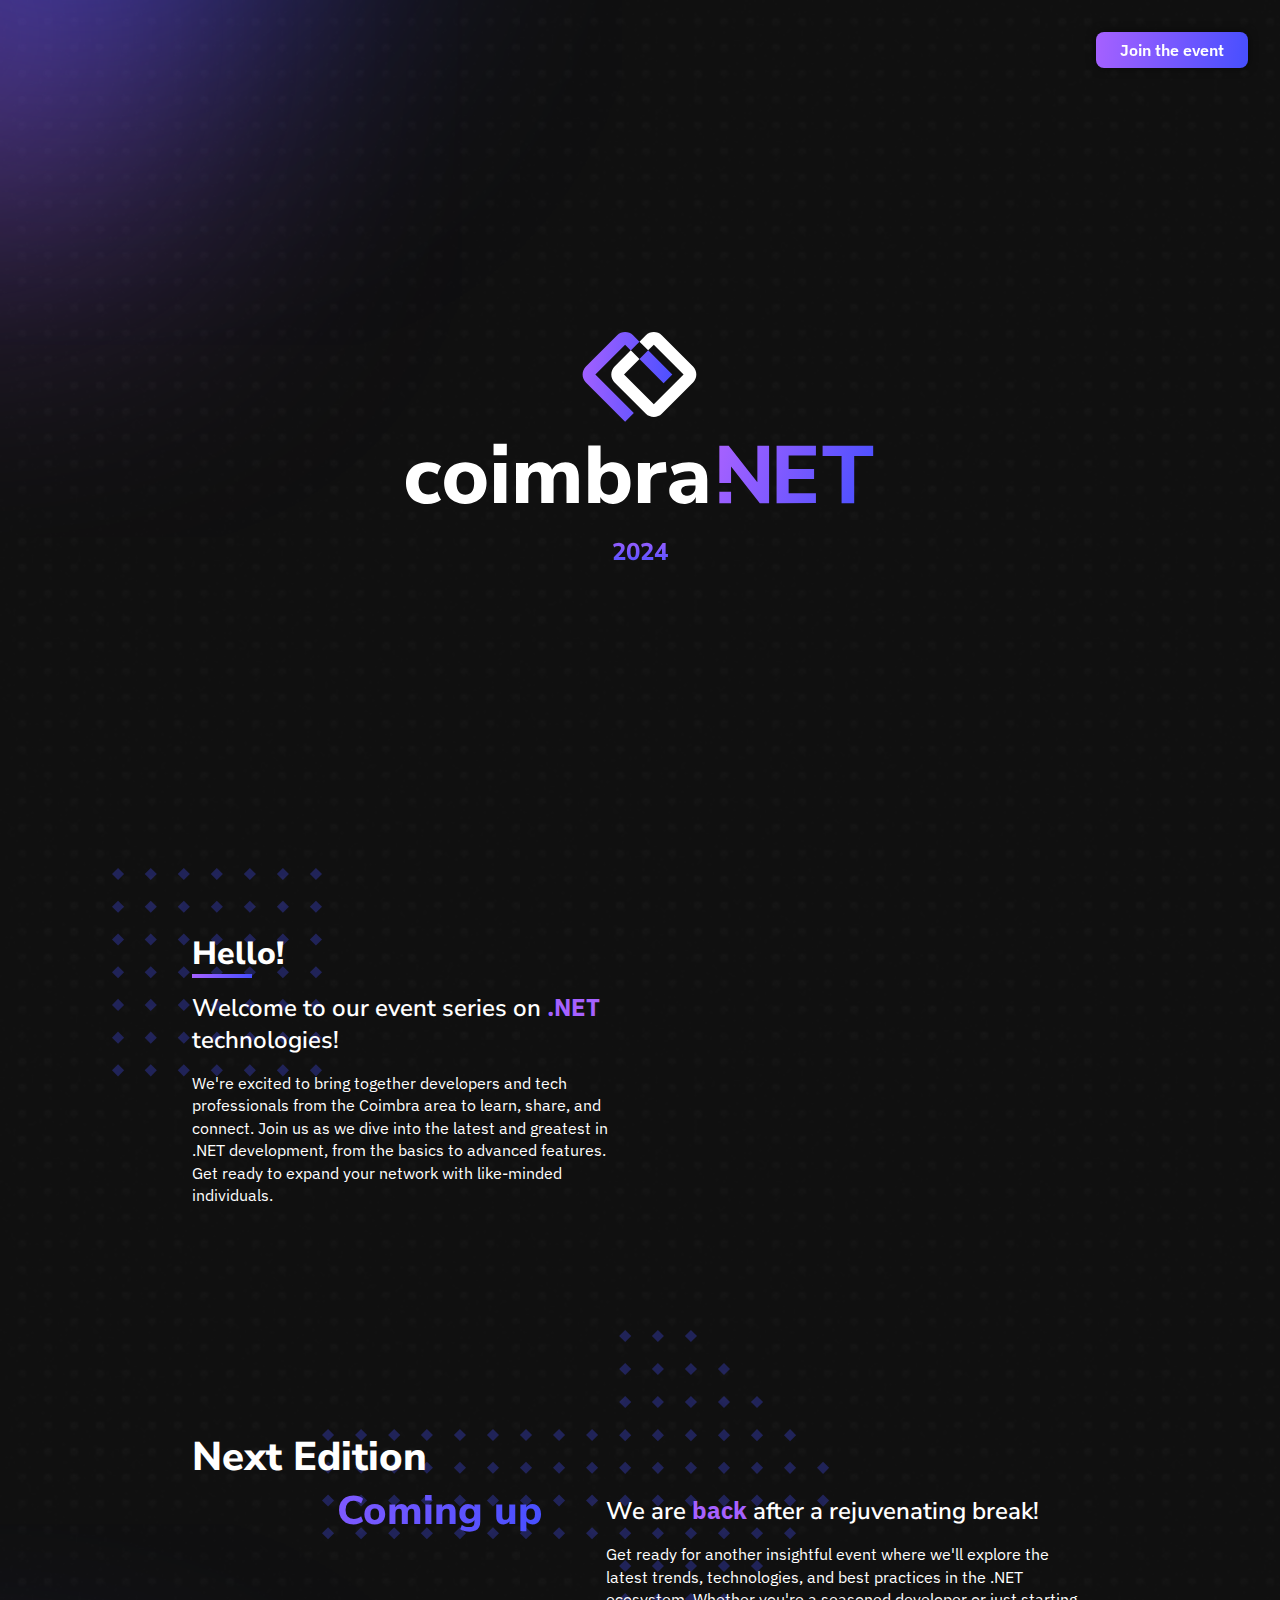
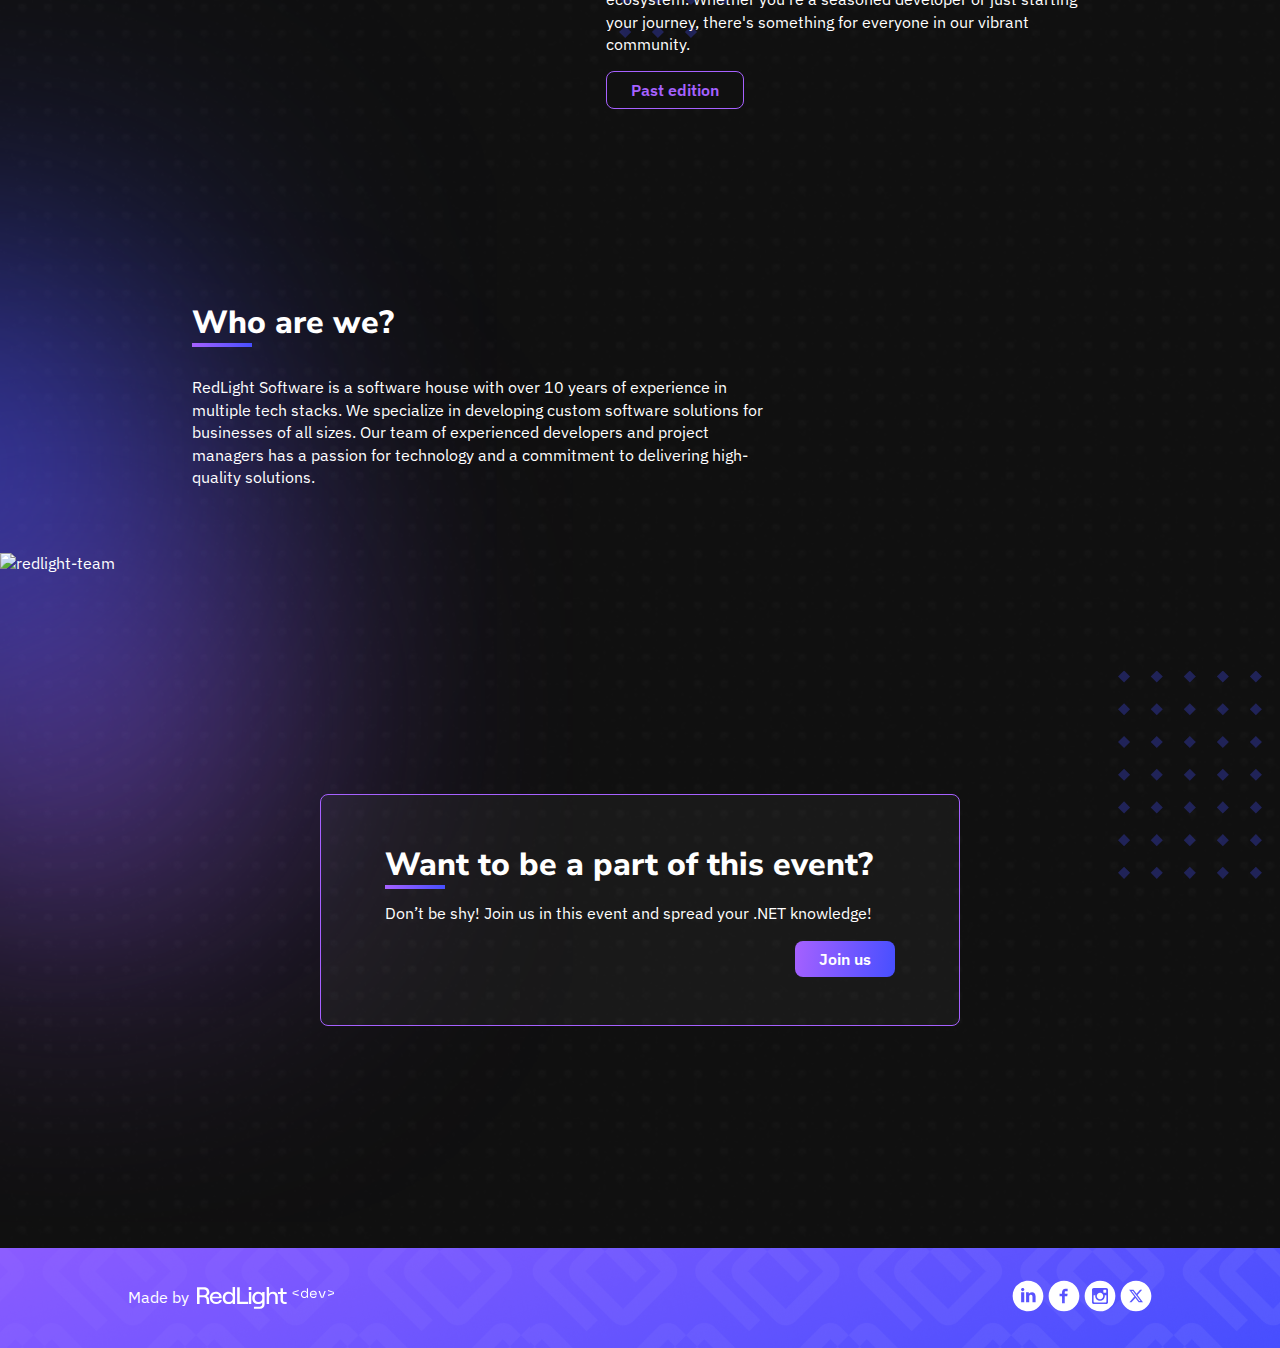
==== commit 9301b2e7: "season 2 on hold" ====
--- a/index.html
+++ b/index.html
@@ -29,22 +29,22 @@
   <meta name="mobile-web-app-capable" content="yes">
   <meta name="robots" content="noydir, noodp">
   <meta name="description"
-            content="Welcome to our event series on .NET technologies! We’re excited to bring together developers and tech professionals from the Coimbra area to learn, share, and connect. Join us as we dive into the latest and greatest in .NET development, from the basics to advanced features. Get ready to expand your network with like-minded individuals.">
+    content="Welcome to our event series on .NET technologies! We’re excited to bring together developers and tech professionals from the Coimbra area to learn, share, and connect. Join us as we dive into the latest and greatest in .NET development, from the basics to advanced features. Get ready to expand your network with like-minded individuals.">
   <meta name="keywords"
-            content=".NET, .net, dotnet, RedLight, Nest Collective, Microsoft, Technology, Event, Meetups, Coimbra, Portugal">
+    content=".NET, .net, dotnet, RedLight, Nest Collective, Microsoft, Technology, Event, Meetups, Coimbra, Portugal">
   <meta name="author" content="Diogo Ribeiro - RedLight Software">
   <meta property="og:image" content="https://dotnetcoimbra.pt/img/cover.jpg">
   <meta property="og:image:width" content="1020" />
   <meta property="og:image:height" content="681" />
   <meta property="og:title" content="coimbra.NET" />
   <meta property="og:description"
-            content="Welcome to our event series on .NET technologies! We’re excited to bring together developers and tech professionals from the Coimbra area to learn, share, and connect. Join us as we dive into the latest and greatest in .NET development, from the basics to advanced features. Get ready to expand your network with like-minded individuals.">
+    content="Welcome to our event series on .NET technologies! We’re excited to bring together developers and tech professionals from the Coimbra area to learn, share, and connect. Join us as we dive into the latest and greatest in .NET development, from the basics to advanced features. Get ready to expand your network with like-minded individuals.">
   <meta property="og:url" content="https://dotnetcoimbra.pt" />
   <meta property="og:type" content="website" />
   <link rel="canonical" href="https://dotnetcoimbra.pt">
   <meta name="twitter:title" content="coimbra.NET">
   <meta name="twitter:description"
-            content="Welcome to our event series on .NET technologies! We’re excited to bring together developers and tech professionals from the Coimbra area to learn, share, and connect. Join us as we dive into the latest and greatest in .NET development, from the basics to advanced features. Get ready to expand your network with like-minded individuals.">
+    content="Welcome to our event series on .NET technologies! We’re excited to bring together developers and tech professionals from the Coimbra area to learn, share, and connect. Join us as we dive into the latest and greatest in .NET development, from the basics to advanced features. Get ready to expand your network with like-minded individuals.">
   <meta name="twitter:card" content="summary_large_image">
   <meta name="twitter:image" content="https://dotnetcoimbra.pt/img/cover.jpg">
   <!-- favicon -->
@@ -53,7 +53,7 @@
   <link rel="preconnect" href="https://fonts.googleapis.com">
   <link rel="preconnect" href="https://fonts.gstatic.com" crossorigin>
   <link href="https://fonts.googleapis.com/css2?family=IBM+Plex+Sans&family=Nunito+Sans:wght@600;800&display=swap"
-            rel="stylesheet">
+    rel="stylesheet">
   <link rel="stylesheet" href="./styles/styles.css">
   <title>coimbra.NET</title>
 </head>
@@ -61,7 +61,7 @@
 <body>
   <!-- Google Tag Manager (noscript) -->
   <noscript><iframe src="https://www.googletagmanager.com/ns.html?id=GTM-52DGJBFM" height="0" width="0"
-              style="display:none;visibility:hidden"></iframe></noscript>
+      style="display:none;visibility:hidden"></iframe></noscript>
   <!-- End Google Tag Manager (noscript) -->
   <a href="https://www.meetup.com/coimbra-net/" target="_blank" id="button" class="primary">
     Join the event
@@ -72,7 +72,7 @@
       <img class="focus" src="./img/focus/cover-focus.svg" alt="focus">
       <div class="center">
         <img src="img/logo.svg" alt="coimbra-net-logo">
-        <h6>2023</h6>
+        <h6>2024</h6>
       </div>
     </section>
 
@@ -80,7 +80,7 @@
       <div class="text-info">
         <img src="./img/square.svg" alt="dots square vector">
         <h1>Hello!</h1>
-        <h2>We are <span>back</span> after a rejuvenating break!</h2>
+        <h2>Welcome to our event series on <span>.NET</span> technologies!</h2>
         <p>We're excited to bring together developers and tech professionals from the Coimbra area to learn, share, and
           connect. Join us as we dive into the latest and greatest in .NET development, from the basics to advanced
           features. <br>Get ready to expand your network with like-minded individuals.</p>
@@ -92,88 +92,19 @@
         <img src="./img/arrow.svg" alt="dots arrow vector">
         <div class="text-title">
           <h3>Next Edition</h3>
-          <h3>October 13th</h3>
+          <h3>Coming up</h3>
         </div>
 
       </div>
       <div class="text-info">
-        <h2>Welcome to our event series on <span>.NET</span> technologies!</h2>
-        <p>We're excited to bring together developers and tech professionals from the Coimbra area to learn, share, and
-          connect. Join us as we dive into the latest and greatest in .NET development, from the basics to advanced
-          features. <br>Get ready to expand your network with like-minded individuals.</p>
-        <a href="https://www.meetup.com/dotnetcoimbra/events/292657958/" target="_blank" id="button-2"
-                  class="secondary">
+        <h2>We are <span>back</span> after a rejuvenating break!</h2>
+        <p>Get ready for another insightful event where we'll explore the latest trends, technologies, and best
+          practices in the .NET ecosystem. Whether you're a seasoned developer or just starting your journey, there's
+          something for everyone in our vibrant community.</p>
+        <a href="https://www.meetup.com/dotnetcoimbra/events/293742970/" target="_blank" id="button-2"
+          class="secondary">
           Past edition
         </a>
-      </div>
-    </section>
-
-    <section id="where-to">
-      <img src="./img/square.svg" alt="dots square vector">
-      <h1>Where to?</h1>
-      <div class="event-info">
-        <img src="img/Map.png" alt="location map">
-        <div class="info-text">
-          <div class="location">
-            <a href="https://www.nestcollective.co/" target="_blank">
-              Nest Collective
-            </a>
-            <div class="address">
-              <img src="img/location-pin.svg">
-              <p>Rua da Sota 2A - Coimbra</p>
-            </div>
-
-          </div>
-          <div class="time">
-            <h4>05:30 PM</h4>
-          </div>
-
-        </div>
-      </div>
-    </section>
-
-    <section id="speakers">
-      <h1>What about the speakers?</h1>
-      <div class="speakers-list">
-        <div class="card">
-          <div class="speaker-info">
-            <div class="photo">
-              <img src="img/PedroSousa.png" alt="Pedro Sousa's profile picture">
-            </div>
-            <div class="text-info"></div>
-            <div class="personal">
-              <h2>Pedro Sousa</h2>
-              <p>Tech Lead @ Valtech</p>
-              <h3>Unleashing the Cloud Beast: Maximizing Efficiency with VMSS Hosted Agents</h3>
-              <a href="https://sessionize.com/s/pmsousa/unleashing-the-cloud-beast-maximizing-efficiency-w/77214"
-                        target="_blank">Learn more</a>
-            </div>
-            <div class="social-media">
-              <a href="https://www.linkedin.com/in/pmsousa/" target="_blank "><img src="img/linkedin.svg"
-                          alt="linkedin-logo"></a>
-            </div>
-          </div>
-        </div>
-
-        <div class="card">
-          <div class="speaker-info">
-            <div class="photo">
-              <img src="img/PedroEmanuelSousa.png" alt="Pedro Sousa's profile picture">
-            </div>
-            <div class="text-info"></div>
-            <div class="personal">
-              <h2>Pedro Sousa</h2>
-              <p>Team Lead @ OutSystems</p>
-              <h3>Are you using LINQ like you should?</h3>
-
-            </div>
-            <div class="social-media">
-              <a href="https://www.linkedin.com/in/pedroemsousa/" target="_blank "><img src="img/linkedin.svg"
-                          alt="linkedin-logo"></a>
-            </div>
-          </div>
-        </div>
-
       </div>
     </section>
 
@@ -251,8 +182,24 @@
   </main>
 
   <footer>
-    <p>Made by</p>
-    <img src="./img/partners/redlight.svg" alt="RedLight logo">
+    <div class="footer-credits">
+      <p>Made by</p>
+      <img src="./img/redlight.svg" alt="RedLight logo">
+    </div>
+    <div class="footer-social">
+      <a href="https://www.linkedin.com/showcase/dotnetcoimbra" target="_blank">
+        <img src="./img/linkedin_white.svg" alt="linkedin">
+      </a>
+      <a href="https://www.facebook.com/dotnetcoimbra" target="_blank">
+        <img src="./img/facebook_white.svg" alt="facebook">
+      </a>
+      <a href="https://www.instagram.com/dotnetcoimbra/" target="_blank">
+        <img src="./img/instagram_white.svg" alt="instagram">
+      </a>
+      <a href="https://twitter.com/dotnetcoimbra" target="_blank">
+        <img src="./img/twitter_white.svg" alt="twitter">
+      </a>
+    </div>
   </footer>
 
 </body>
--- a/styles/styles.css
+++ b/styles/styles.css
@@ -777,6 +777,10 @@
   font-weight: 600;
   font-size: 1.5rem;
 }
+h2 span {
+  color: #A661FF;
+  font-weight: 800;
+}
 
 h3 {
   font-family: "Nunito Sans", sans-serif;
@@ -902,13 +906,35 @@
   display: flex;
   flex-direction: row;
   align-items: center;
-  justify-content: flex-end;
+  justify-content: space-between;
   gap: 0.5rem;
   background-image: url("../img/footer.png");
   background-size: cover;
   background-position: right;
   padding: 2rem 8rem;
 }
+footer .footer-social {
+  display: flex;
+  flex-direction: row;
+  align-items: center;
+  justify-content: center;
+  gap: 0.25rem;
+}
+footer .footer-social a img {
+  width: 32px;
+  height: 32px;
+  transition: all 0.2s;
+}
+footer .footer-social a img:hover {
+  filter: drop-shadow(0px 0px 8px rgba(42, 19, 71, 0.5));
+}
+footer .footer-credits {
+  display: flex;
+  flex-direction: row;
+  align-items: center;
+  justify-content: space-between;
+  gap: 0.5rem;
+}
 @media only screen and (max-width: 1024px) {
   footer {
     padding: 2rem 4rem;
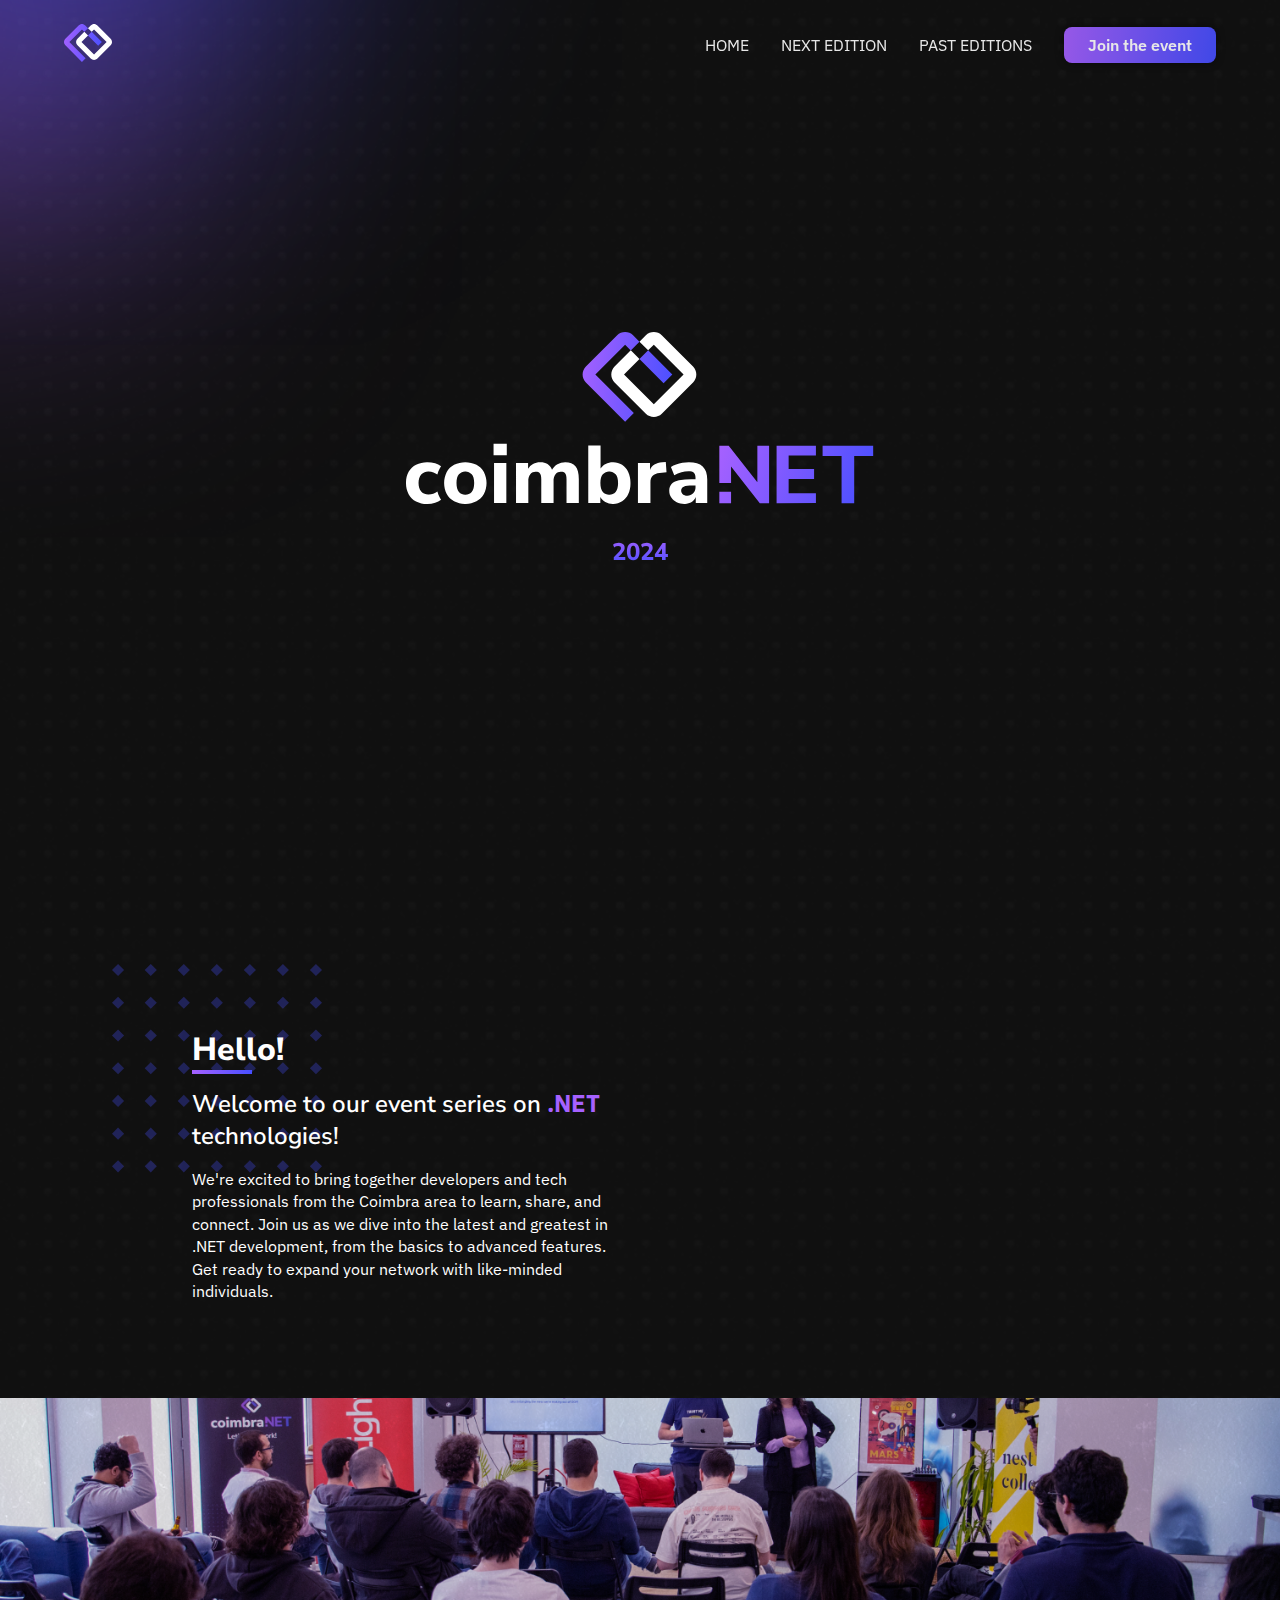
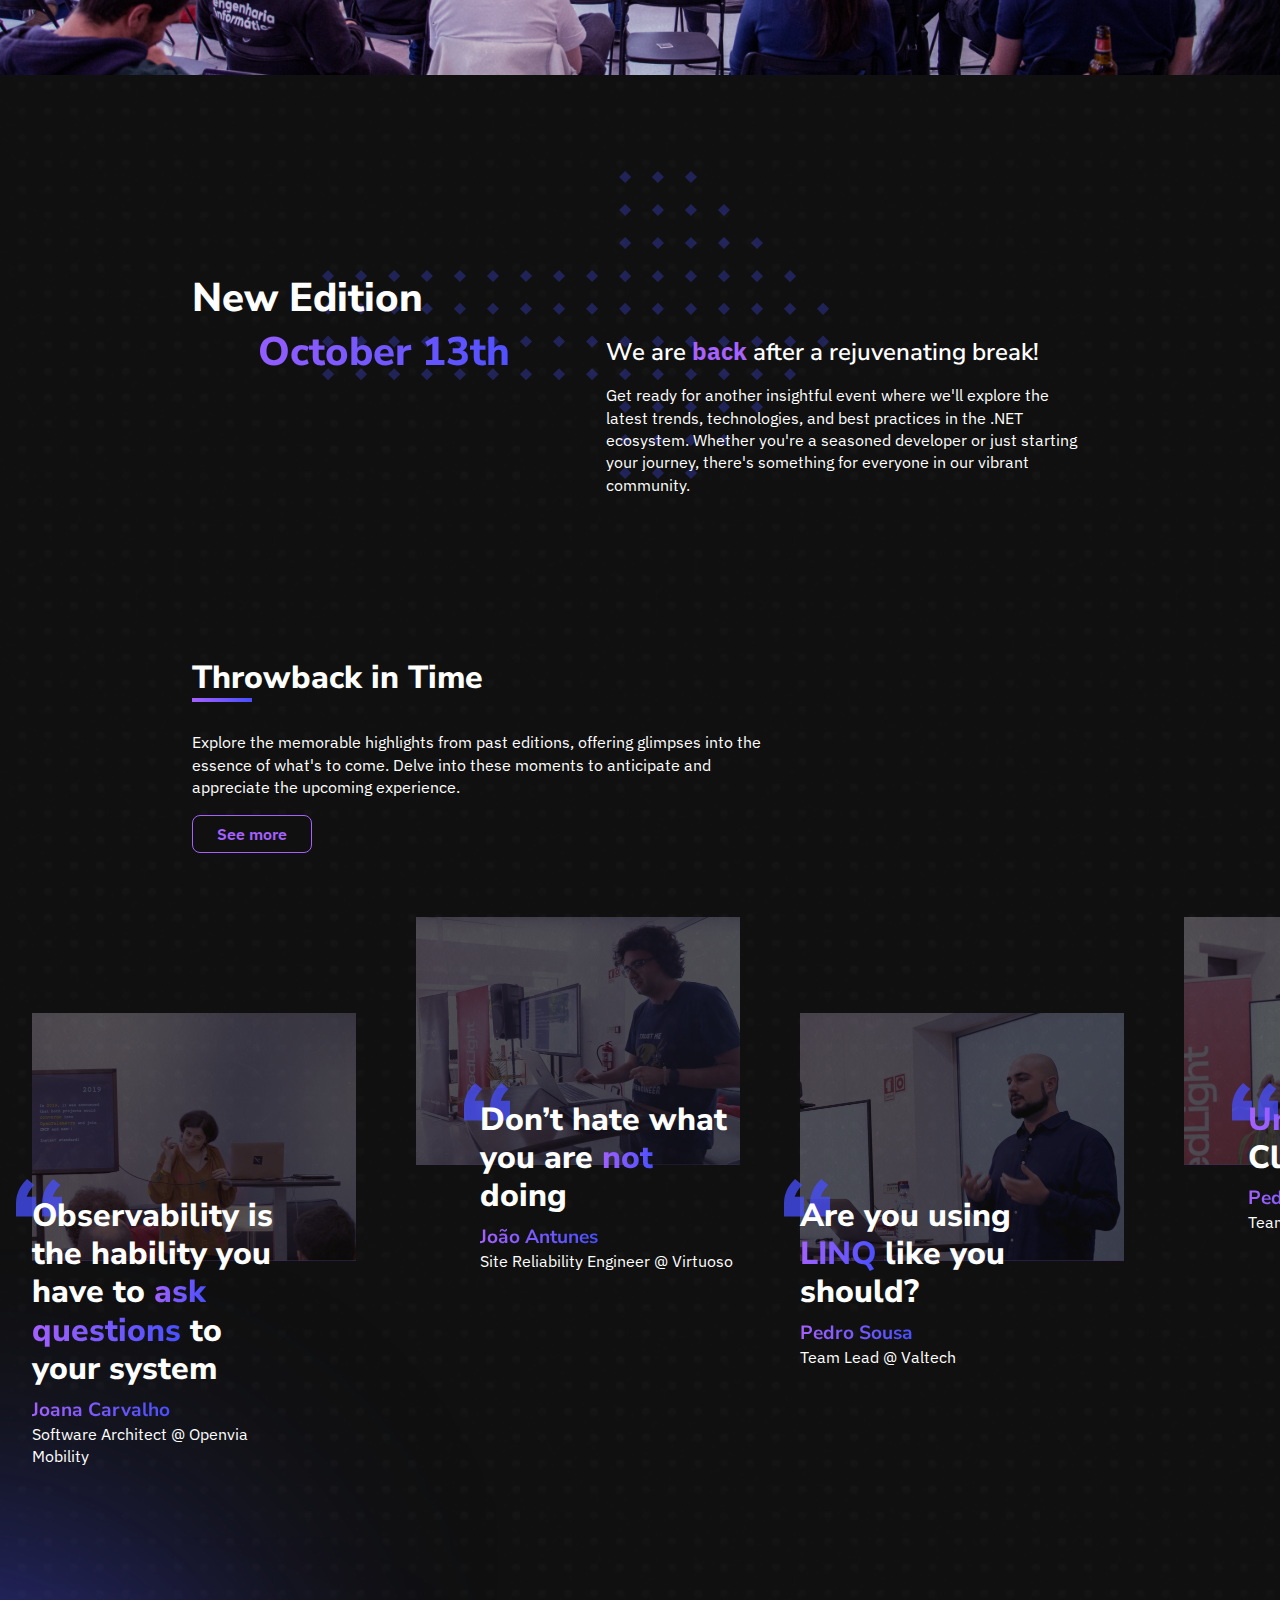
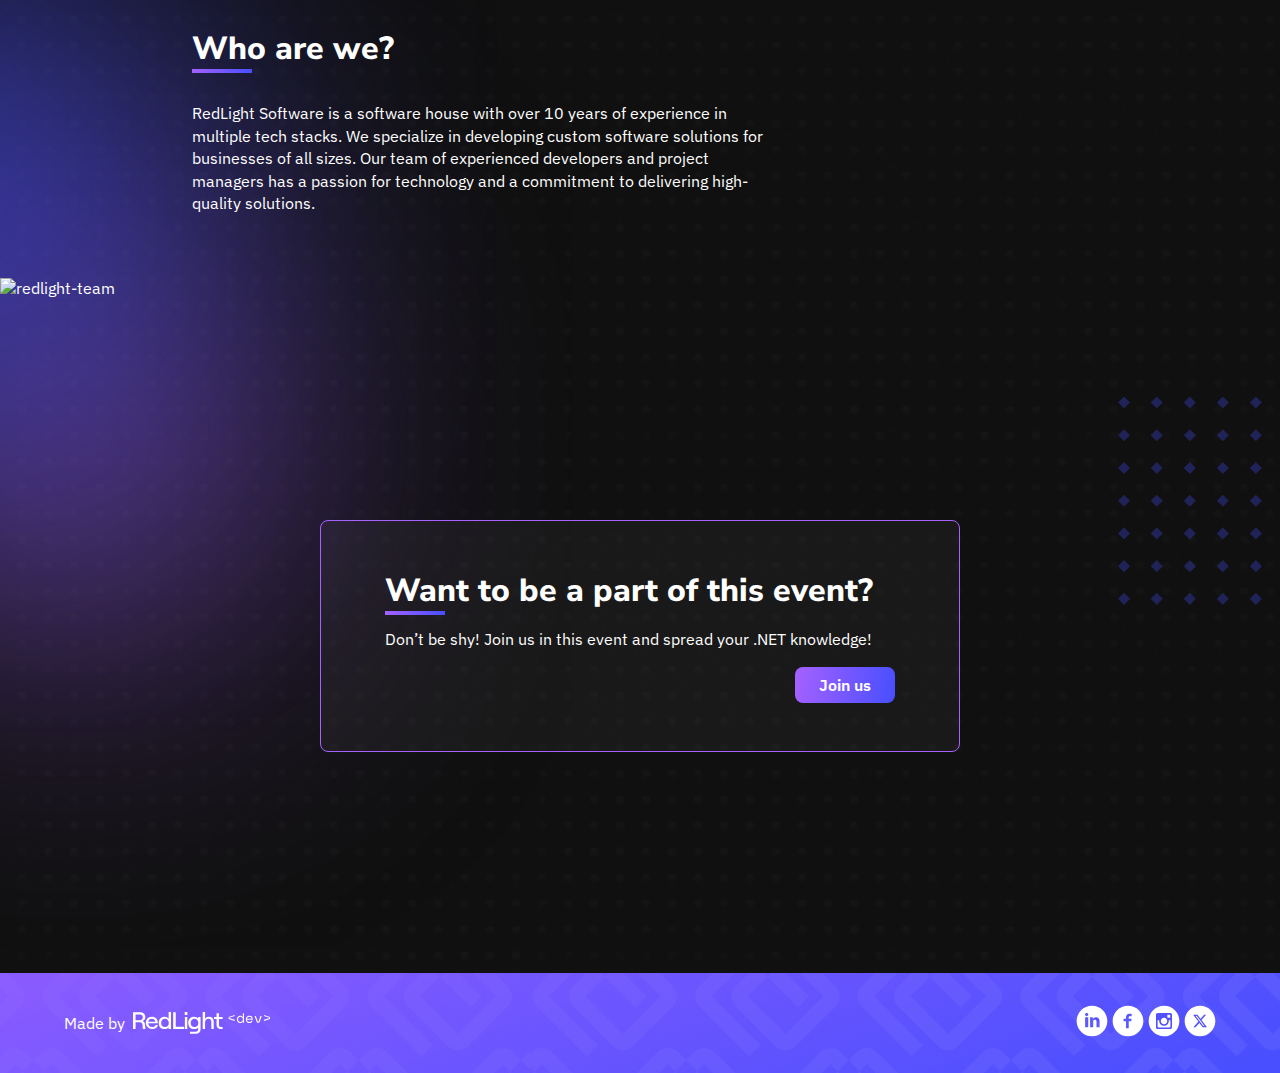
==== commit 19662a4f: "Updated website and created past editions page" ====
--- a/index.html
+++ b/index.html
@@ -52,8 +52,13 @@
   <link rel="icon" type="image/png" href="./img/favicon-16x16.png" sizes="16x16" />
   <link rel="preconnect" href="https://fonts.googleapis.com">
   <link rel="preconnect" href="https://fonts.gstatic.com" crossorigin>
-  <link href="https://fonts.googleapis.com/css2?family=IBM+Plex+Sans&family=Nunito+Sans:wght@600;800&display=swap"
+  <link href="https://fonts.googleapis.com/css2?family=IBM+Plex+Sans&family=Nunito+Sans:wght@300;600;800&display=swap"
     rel="stylesheet">
+  <link href="https://cdnjs.cloudflare.com/ajax/libs/slick-carousel/1.8.1/slick-theme.min.css" rel="stylesheet" />
+  <link href="https://cdnjs.cloudflare.com/ajax/libs/slick-carousel/1.8.1/slick.min.css" rel="stylesheet" />
+  <script src="https://ajax.googleapis.com/ajax/libs/jquery/3.5.1/jquery.min.js"></script>
+  <script src="https://cdnjs.cloudflare.com/ajax/libs/slick-carousel/1.8.1/slick.min.js"></script>
+  <script src="https://cdnjs.cloudflare.com/ajax/libs/popper.js/1.16.0/umd/popper.min.js"></script>
   <link rel="stylesheet" href="./styles/styles.css">
   <title>coimbra.NET</title>
 </head>
@@ -63,12 +68,40 @@
   <noscript><iframe src="https://www.googletagmanager.com/ns.html?id=GTM-52DGJBFM" height="0" width="0"
       style="display:none;visibility:hidden"></iframe></noscript>
   <!-- End Google Tag Manager (noscript) -->
-  <a href="https://www.meetup.com/coimbra-net/" target="_blank" id="button" class="primary">
-    Join the event
-  </a>
+
+  <header>
+    <nav>
+      <a href="/">
+        <img src=" ./img/logo_icon.svg" alt="coimbra-net-logo-icom">
+      </a>
+      <ul class="menu">
+        <li>
+          <a href="/">Home</a>
+        </li>
+        <li>
+          <a href="#new-edition" class="subItem">Next Edition</a>
+        </li>
+        <li>
+          <a href="past.html">Past Editions</a>
+        </li>
+        <li>
+          <a href="https://www.meetup.com/coimbra-net/" target="_blank" id="button" class="primary">
+            Join the event
+          </a>
+        </li>
+      </ul>
+      <button class="hamburger">
+        <img class="menuIcon" src="./img/hamburger.svg">
+        <img class="closeIcon" src="./img/hamburger-close.svg">
+      </button>
+    </nav>
+  </header>
 
   <main>
     <section id="cover">
+      <video autoplay muted loop class="promo-video">
+        <source src="./img/Promo Session 2_1.mp4#t=03" type="video/mp4">
+      </video>
       <img class="focus" src="./img/focus/cover-focus.svg" alt="focus">
       <div class="center">
         <img src="img/logo.svg" alt="coimbra-net-logo">
@@ -85,27 +118,61 @@
           connect. Join us as we dive into the latest and greatest in .NET development, from the basics to advanced
           features. <br>Get ready to expand your network with like-minded individuals.</p>
       </div>
+      <img src="./img/about_banner.png" alt="about banner" class="about-banner">
     </section>
 
     <section id="new-edition">
       <div class="title">
         <img src="./img/arrow.svg" alt="dots arrow vector">
         <div class="text-title">
-          <h3>Next Edition</h3>
-          <h3>Coming up</h3>
+          <h3>New Edition</h3>
+          <h3 id="new-date"></h3>
         </div>
-
-      </div>
-      <div class="text-info">
-        <h2>We are <span>back</span> after a rejuvenating break!</h2>
-        <p>Get ready for another insightful event where we'll explore the latest trends, technologies, and best
-          practices in the .NET ecosystem. Whether you're a seasoned developer or just starting your journey, there's
-          something for everyone in our vibrant community.</p>
-        <a href="https://www.meetup.com/dotnetcoimbra/events/293742970/" target="_blank" id="button-2"
-          class="secondary">
-          Past edition
+      </div>
+      <div class="text-info" id="new-description">
+        <h2></h2>
+        <p></p>
+    </section>
+
+    <section id="where-to">
+      <img src="./img/square.svg" alt="dots square vector">
+      <h1>Where to?</h1>
+      <div class="event-info">
+        <img src="" id="location-map" alt="location map">
+        <div class="info-text">
+          <div class="location">
+            <a href="" id="location-place" target="_blank"></a>
+            <div class="address">
+              <img src="img/location-pin.svg">
+              <p id="location-address"></p>
+            </div>
+
+          </div>
+          <div class="time">
+            <h4></h4>
+          </div>
+
+        </div>
+      </div>
+    </section>
+
+    <section id="speakers">
+      <h1>What about the speakers?</h1>
+      <div class="speakers-list"></div>
+    </section>
+
+    <section id="past">
+      <div class="past-info">
+        <h1>Throwback in Time</h1>
+        <p>Explore the memorable highlights from past editions, offering glimpses into the essence of what's to come.
+          Delve into these moments to anticipate and appreciate the upcoming experience.
+        </p>
+        <a href="past.html" id="button-2" class="secondary">
+          See more
         </a>
       </div>
+      <div class="past-container"></div>
+      <div class="past-container-mobile"></div>
     </section>
 
     <section id="about">
@@ -133,52 +200,6 @@
       </div>
     </section>
 
-    <!-- <section id="join-us">
-      <img src="./img/square.svg" alt="dots square vector">
-      <div class="card">
-        <h1>Want to be a part of this event?</h1>
-        <p>Don’t be shy! Join us in this event and spread your .NET knowledge!</p>
-
-        <form action="">
-          <div class="form-wrapper">
-            <div class="form-col form-col-left">
-              <div class="form-field">
-                <label for="name">Name</label>
-                <input type="text" id="name" name="name" placeholder="Insert your name">
-              </div>
-              <div class="form-field">
-                <label for="name">Email</label>
-                <input type="email" id="email" name="email" placeholder="Insert your e-mail">
-              </div>
-            </div>
-            <div class="form-col form-col-right">
-              <div class="form-field">
-                <label for="message">Message</label>
-                <textarea id="message" name="message" placeholder="Tell us what you're looking for"></textarea>
-              </div>
-            </div>
-          </div>
-          <div class="form-footer">
-            <button type="submit" target="_blank" id="button-2" class="primary">
-              Submit
-            </button>
-          </div>
-        </form>
-      </div>
-    </section> -->
-
-    <!-- <section id="partners">
-        <img class="focus" src="./img/focus/partners-focus.svg" alt="focus">
-        <div class="partners-container">
-          <h1>Our partners</h1>
-          <div class="partners-container-grid">
-            <a href="/" target="_blank"><img src="./img/partners/microsoft.png" alt="partner logo"></a>
-            <a href="/" target="_blank"><img src="./img/partners/nestlogo.png" alt="partner logo"></a>
-            <a href="/" target="_blank"><img src="./img/partners/microsoft.png" alt="partner logo"></a>
-            <a href="/" target="_blank"><img src="./img/partners/nestlogo.png" alt="partner logo"></a>
-          </div>
-        </div>
-      </section> -->
   </main>
 
   <footer>
@@ -202,7 +223,9 @@
     </div>
   </footer>
 
+  <script src="./scripts/navbar.js"></script>
+  <script src="./scripts/nextEdition.js"></script>
+  <script src="./scripts/past/pastContainer.js"></script>
 </body>
 
-
 </html>--- a/styles/styles.css
+++ b/styles/styles.css
@@ -1,5 +1,13 @@
 @charset "UTF-8";
 /* ---------------- Who are we? ---------------- */
+#about {
+  margin-top: 8rem;
+}
+@media only screen and (max-width: 640px) {
+  #about {
+    margin-top: 6rem;
+  }
+}
 #about > img {
   width: 100%;
 }
@@ -20,13 +28,13 @@
 @media only screen and (max-width: 1024px) {
   #about h1,
   #about p {
-    margin: 4rem 8rem;
+    margin: 0 8rem;
   }
 }
 @media only screen and (max-width: 640px) {
   #about h1,
   #about p {
-    margin: 2rem 2rem;
+    margin: 0 2rem;
   }
 }
 #about p {
@@ -37,7 +45,7 @@
   #about p {
     width: 100%;
     margin: 0;
-    padding: 4rem 8rem;
+    padding: 2rem 8rem;
   }
 }
 @media only screen and (max-width: 640px) {
@@ -72,10 +80,22 @@
   position: relative;
   overflow-x: hidden;
 }
+#cover .promo-video {
+  position: absolute;
+  left: 50%;
+  top: 50%;
+  transform: translate(-50%, -50%);
+  width: 100%;
+  height: 100vh;
+  -o-object-fit: cover;
+     object-fit: cover;
+  opacity: 0.1;
+}
 #cover .focus {
   position: absolute;
   top: 0;
   left: 0;
+  z-index: 2;
 }
 #cover .center {
   display: flex;
@@ -84,6 +104,7 @@
   justify-content: center;
   gap: 2rem;
   width: 100%;
+  z-index: 2;
 }
 #cover .center img {
   width: 468px;
@@ -157,13 +178,14 @@
   justify-content: center;
   gap: 1rem;
   width: 65%;
+  margin: 6rem 0 4rem 0;
   padding: 2rem 12rem;
   position: relative;
 }
 @media only screen and (min-width: 1600px) {
   #hello .text-info {
     max-width: 1600px;
-    margin: 0 auto;
+    margin: 8rem auto;
     transform: translateX(-10%);
   }
 }
@@ -176,6 +198,7 @@
 @media only screen and (max-width: 640px) {
   #hello .text-info {
     padding: 2rem;
+    margin: 6rem 0 2rem 0;
   }
 }
 #hello .text-info img {
@@ -193,6 +216,18 @@
 @media only screen and (max-width: 1024px) {
   #hello .text-info img {
     left: -2rem;
+  }
+}
+#hello .about-banner {
+  width: 100%;
+  max-width: 100%;
+}
+@media only screen and (max-width: 640px) {
+  #hello .about-banner {
+    max-width: 160%;
+    position: relative;
+    transform: translateX(-50%);
+    left: 50%;
   }
 }
 
@@ -238,6 +273,12 @@
     justify-content: center;
     gap: 2rem;
     padding: 2rem;
+  }
+}
+@media only screen and (min-width: 1600px) {
+  #join-us .card {
+    max-width: 1600px;
+    margin: 0 auto;
   }
 }
 #join-us .card button {
@@ -431,7 +472,7 @@
 
 #where-to {
   position: relative;
-  padding: 2rem 12rem 12rem 12rem;
+  padding: 2rem 12rem 8rem 12rem;
   display: flex;
   flex-direction: column;
   align-items: flex-start;
@@ -525,7 +566,7 @@
   align-items: flex-start;
   justify-content: center;
   gap: 4rem;
-  padding: 12rem;
+  padding: 12rem 12rem 8rem 12rem;
 }
 @media only screen and (max-width: 1024px) {
   #new-edition {
@@ -534,12 +575,12 @@
     align-items: flex-start;
     justify-content: center;
     gap: 0.5rem;
-    padding: 8rem;
+    padding: 8rem 8rem 6rem 8rem;
   }
 }
 @media only screen and (max-width: 640px) {
   #new-edition {
-    padding: 2rem;
+    padding: 6rem 2rem 2rem 2rem;
   }
 }
 @media only screen and (min-width: 1600px) {
@@ -564,7 +605,7 @@
 }
 @media only screen and (max-width: 640px) {
   #new-edition .title {
-    padding: 2rem;
+    padding: 0;
     margin: 0;
   }
 }
@@ -579,6 +620,18 @@
   -webkit-text-fill-color: transparent;
   color: linear-gradient(97.95deg, #A661FF -0.24%, #474FFF 99.8%);
   text-align: right;
+  padding-right: 2rem;
+}
+@media only screen and (max-width: 1024px) {
+  #new-edition .title .text-title h3:nth-child(2) {
+    text-align: left;
+    padding-left: 6rem;
+  }
+}
+@media only screen and (max-width: 640px) {
+  #new-edition .title .text-title h3:nth-child(2) {
+    padding-left: 2rem;
+  }
 }
 #new-edition .title img {
   position: absolute;
@@ -604,6 +657,11 @@
 @media only screen and (max-width: 1024px) {
   #new-edition .text-info {
     width: 100%;
+  }
+}
+@media only screen and (max-width: 640px) {
+  #new-edition .text-info {
+    padding-top: 2rem;
   }
 }
 #new-edition .text-info a {
@@ -613,7 +671,7 @@
 }
 
 #speakers {
-  padding: 0 12rem 10rem 12rem;
+  padding: 0 12rem 8rem 12rem;
   display: flex;
   flex-direction: column;
   align-items: flex-start;
@@ -739,6 +797,752 @@
   background: linear-gradient(97.95deg, #A661FF -0.24%, #474FFF 99.8%);
 }
 
+#past {
+  padding: 2rem 0;
+}
+@media only screen and (max-width: 640px) {
+  #past {
+    padding: 2rem 0;
+  }
+}
+@media only screen and (min-width: 1600px) {
+  #past {
+    max-width: 1600px;
+    margin: 0 auto;
+  }
+}
+#past .past-info h1,
+#past .past-info p,
+#past .past-info a {
+  margin: 0 12rem;
+}
+@media only screen and (min-width: 1600px) {
+  #past .past-info h1,
+  #past .past-info p,
+  #past .past-info a {
+    margin: 2rem;
+  }
+}
+@media only screen and (max-width: 1024px) {
+  #past .past-info h1,
+  #past .past-info p,
+  #past .past-info a {
+    margin: 2rem 8rem;
+  }
+}
+@media only screen and (max-width: 640px) {
+  #past .past-info h1,
+  #past .past-info p,
+  #past .past-info a {
+    margin: 2rem 2rem;
+  }
+}
+#past .past-info p {
+  width: 45%;
+  margin: 2rem 12rem 1rem 12rem;
+}
+@media only screen and (max-width: 1024px) {
+  #past .past-info p {
+    width: 100%;
+    margin: 0;
+    padding: 0 8rem;
+  }
+}
+@media only screen and (max-width: 640px) {
+  #past .past-info p {
+    padding: 0 2rem;
+  }
+}
+@media only screen and (min-width: 1600px) {
+  #past .past-info p {
+    margin-left: 2rem;
+  }
+}
+#past .past-info a {
+  width: -moz-fit-content;
+  width: fit-content;
+}
+@media only screen and (max-width: 1024px) {
+  #past .past-info a {
+    margin-top: 1rem;
+  }
+}
+#past .past-card {
+  display: flex;
+  flex-direction: column;
+  align-items: flex-start;
+  justify-content: flex-start;
+  gap: unset;
+}
+#past .past-card .event-thumb {
+  width: 324px;
+  height: 248px;
+  min-width: 324px;
+  min-height: 248px;
+  -o-object-fit: cover;
+     object-fit: cover;
+  background-color: #A661FF;
+  opacity: 0.35;
+}
+#past .past-card .event-info {
+  position: relative;
+  width: 80%;
+  margin-top: -4rem;
+}
+#past .past-card .event-info .quote {
+  position: absolute;
+  transform: translate(-100%, -100%);
+  left: 1.85rem;
+  top: 1.25rem;
+  z-index: 0;
+}
+#past .past-card .event-info h1 {
+  line-height: 120%;
+  z-index: 1;
+}
+#past .past-card .event-info h1::after {
+  display: none;
+}
+#past .past-card .event-info h1 .highlight {
+  background: linear-gradient(97.95deg, #A661FF -0.24%, #474FFF 99.8%);
+  background-clip: text;
+  -webkit-background-clip: text;
+  text-fill-color: transparent;
+  -webkit-text-fill-color: transparent;
+  width: -moz-fit-content;
+  width: fit-content;
+  font-family: "Nunito Sans", sans-serif;
+  font-weight: 800;
+  font-size: 2rem;
+  position: relative;
+}
+#past .past-card .event-info .author-info {
+  margin-top: 0.5rem;
+}
+#past .past-card .event-info .author-info h4 {
+  background: linear-gradient(97.95deg, #A661FF -0.24%, #474FFF 99.8%);
+  background-clip: text;
+  -webkit-background-clip: text;
+  text-fill-color: transparent;
+  -webkit-text-fill-color: transparent;
+  font-weight: bold;
+}
+#past .past-card .event-info .author-info h4::after {
+  display: none;
+}
+#past .past-card .event-info .author-info p {
+  font-size: 1rem;
+}
+#past .past-container {
+  display: flex;
+  flex-direction: row;
+  align-items: flex-start;
+  justify-content: flex-start;
+  gap: unset;
+  position: relative;
+  margin-top: 4rem;
+  gap: 2rem;
+}
+@media only screen and (max-width: 640px) {
+  #past .past-container {
+    display: none;
+  }
+}
+#past .past-container .past-card {
+  width: 25%;
+}
+@media only screen and (max-width: 1024px) {
+  #past .past-container .past-card {
+    width: 50%;
+  }
+}
+#past .past-container .past-card:nth-child(even) {
+  margin-left: 2rem;
+}
+#past .past-container .past-card:nth-child(even) .event-info {
+  align-self: flex-end;
+}
+#past .past-container .past-card:nth-child(odd) {
+  margin-top: 6rem;
+  margin-left: 2rem;
+}
+#past .past-container .past-card:nth-child(odd) .post-thumb {
+  align-self: flex-end;
+}
+#past .past-container-mobile {
+  display: none;
+}
+@media only screen and (max-width: 640px) {
+  #past .past-container-mobile {
+    display: flex;
+    flex-direction: column;
+  }
+}
+#past .past-container-mobile .past-card {
+  width: 100%;
+}
+#past .past-container-mobile .past-card .event-thumb {
+  width: 100%;
+  max-width: 100%;
+  min-height: 248px;
+}
+#past .past-container-mobile .past-card .event-info {
+  padding-left: 2rem;
+}
+#past .past-container-mobile .past-card .event-info .quote {
+  left: 3rem;
+}
+#past .past-container-mobile .past-card .event-info h1 {
+  font-size: 1.75rem;
+}
+
+#intro {
+  padding: 8rem 12rem;
+}
+@media only screen and (min-width: 1600px) {
+  #intro {
+    max-width: 1600px;
+    margin: 0 auto;
+    transform: translateX(-10%);
+  }
+}
+@media only screen and (max-width: 1024px) {
+  #intro {
+    padding: 8rem 6rem;
+    width: 100%;
+  }
+}
+@media only screen and (max-width: 640px) {
+  #intro {
+    padding: 6rem 2rem;
+  }
+}
+#intro .title {
+  display: flex;
+  flex-direction: column;
+  align-items: flex-start;
+  justify-content: center;
+  gap: 0.5rem;
+  position: relative;
+  width: -moz-fit-content;
+  width: fit-content;
+}
+@media only screen and (max-width: 1024px) {
+  #intro .title {
+    width: 100%;
+  }
+}
+@media only screen and (max-width: 640px) {
+  #intro .title {
+    padding: 0;
+    margin: 0;
+  }
+}
+#intro .title .text-title {
+  width: 100%;
+  width: -moz-fit-content;
+  width: fit-content;
+}
+#intro .title .text-title h3:nth-child(2) {
+  background: linear-gradient(97.95deg, #A661FF -0.24%, #474FFF 99.8%);
+  background-clip: text;
+  -webkit-background-clip: text;
+  text-fill-color: transparent;
+  -webkit-text-fill-color: transparent;
+  color: linear-gradient(97.95deg, #A661FF -0.24%, #474FFF 99.8%);
+  margin-left: 4rem;
+}
+@media only screen and (max-width: 1024px) {
+  #intro .title .text-title h3:nth-child(2) {
+    text-align: left;
+    padding-left: 0;
+  }
+}
+@media only screen and (max-width: 640px) {
+  #intro .title .text-title h3:nth-child(2) {
+    padding-left: 0;
+  }
+}
+#intro .title img {
+  position: absolute;
+  width: 210px;
+  z-index: -1;
+  left: 3rem;
+  transform: translate(-50%);
+}
+@media only screen and (max-width: 640px) {
+  #intro .title img {
+    left: 8rem;
+    width: 148px;
+    left: 2rem;
+  }
+}
+
+#events {
+  min-height: 80vh;
+  padding-bottom: 4rem;
+}
+#events .events-container {
+  padding: 2rem 0;
+  margin: 0 12rem 6rem 12rem;
+  width: calc(100% - 24rem);
+}
+@media only screen and (min-width: 1600px) {
+  #events .events-container {
+    max-width: 1600px;
+    margin: 0 auto;
+    transform: translateX(-10%);
+  }
+}
+@media only screen and (max-width: 1024px) {
+  #events .events-container {
+    padding: 2rem 0;
+    margin: 0 6rem;
+    width: calc(100% - 12rem);
+  }
+}
+@media only screen and (max-width: 640px) {
+  #events .events-container {
+    padding: 2rem 0;
+    margin: 0 2rem;
+    width: calc(100% - 4rem);
+  }
+}
+#events .events-container .season-wrapper {
+  display: flex;
+  flex-direction: column;
+  align-items: flex-start;
+  justify-content: center;
+  gap: 4rem;
+  position: relative;
+  padding-bottom: 6rem;
+  /*---------- Timeline base ----------*/
+}
+@media only screen and (max-width: 1024px) {
+  #events .events-container .season-wrapper {
+    padding-bottom: 3rem;
+  }
+}
+@media only screen and (max-width: 640px) {
+  #events .events-container .season-wrapper {
+    padding-bottom: 2rem;
+  }
+}
+@media only screen and (max-width: 640px) {
+  #events .events-container .season-wrapper {
+    padding-bottom: 1rem;
+    gap: 2rem;
+  }
+}
+#events .events-container .season-wrapper .timeline {
+  position: absolute;
+  display: block;
+  width: 3px;
+  height: calc(100% + 6rem);
+  left: -6rem;
+  top: -6rem;
+  transform: scale(1, -1);
+  background: linear-gradient(97.95deg, #A661FF -0.24%, #474FFF 99.8%);
+}
+@media only screen and (max-width: 1024px) {
+  #events .events-container .season-wrapper .timeline {
+    left: -3rem;
+  }
+}
+@media only screen and (max-width: 640px) {
+  #events .events-container .season-wrapper .timeline {
+    left: -1rem;
+  }
+}
+#events .events-container .season-wrapper .timeline-end {
+  position: absolute;
+  display: block;
+  width: calc(100% + 12rem);
+  height: 3px;
+  left: -6rem;
+  bottom: 0;
+  background: #A661FF;
+}
+@media only screen and (max-width: 1024px) {
+  #events .events-container .season-wrapper .timeline-end {
+    width: calc(100% + 6rem);
+    left: -3rem;
+  }
+}
+@media only screen and (max-width: 640px) {
+  #events .events-container .season-wrapper .timeline-end {
+    width: calc(100% + 2rem);
+    left: -1rem;
+  }
+}
+#events .events-container .season-wrapper .timeline-end::after {
+  content: "";
+  position: absolute;
+  width: 3px;
+  top: 0;
+  right: 0;
+  height: calc(12rem + 3px);
+  background: #A661FF;
+  display: none;
+}
+@media only screen and (max-width: 1024px) {
+  #events .events-container .season-wrapper .timeline-end::after {
+    height: calc(6rem + 3px);
+  }
+}
+#events .events-container .season-wrapper:first-child .timeline::before {
+  content: "";
+  position: absolute;
+  display: block;
+  width: calc(6rem + 1.5px);
+  height: 3px;
+  left: calc(-6rem + 1.5px);
+  top: calc(100% - 1.5px);
+  bottom: unset;
+  background: #474FFF;
+}
+#events .events-container .season-wrapper:not(:first-child) {
+  margin-top: 6rem;
+}
+@media only screen and (max-width: 640px) {
+  #events .events-container .season-wrapper:not(:first-child) {
+    margin-top: 3rem;
+  }
+  #events .events-container .season-wrapper:not(:first-child) .timeline {
+    height: calc(100% + 3rem);
+    top: -3rem;
+  }
+}
+#events .events-container .season-wrapper:nth-child(even) .timeline {
+  right: -6rem;
+  left: unset;
+  transform: none;
+}
+@media only screen and (max-width: 1024px) {
+  #events .events-container .season-wrapper:nth-child(even) .timeline {
+    right: -3rem;
+  }
+}
+@media only screen and (max-width: 640px) {
+  #events .events-container .season-wrapper:nth-child(even) .timeline {
+    right: -1rem;
+  }
+}
+#events .events-container .season-wrapper:nth-child(even) .timeline-end {
+  background-color: #474FFF;
+}
+#events .events-container .season-wrapper:nth-child(even) .episode-container-header {
+  flex-direction: row-reverse !important;
+}
+@media only screen and (max-width: 640px) {
+  #events .events-container .season-wrapper:nth-child(even) .episode-container-header {
+    flex-direction: column !important;
+  }
+}
+#events .events-container .season-wrapper:nth-child(even) .episode-container-header .episode-title {
+  text-align: right !important;
+}
+@media only screen and (max-width: 640px) {
+  #events .events-container .season-wrapper:nth-child(even) .episode-container-header .episode-title {
+    width: 100%;
+  }
+}
+#events .events-container .season-wrapper:nth-child(even) .episode-container-header .episode-title span::before {
+  left: unset !important;
+  right: calc(-6rem + 3px) !important;
+  background-color: #A661FF !important;
+}
+@media only screen and (max-width: 1024px) {
+  #events .events-container .season-wrapper:nth-child(even) .episode-container-header .episode-title span::before {
+    right: calc(-3rem + 3px) !important;
+  }
+}
+#events .events-container .season-wrapper:nth-child(even) .episode-container-header .episode-title span::after {
+  left: unset !important;
+  right: -2rem !important;
+  background-color: #A661FF !important;
+}
+@media only screen and (max-width: 1024px) {
+  #events .events-container .season-wrapper:nth-child(even) .episode-container-header .episode-title span::after {
+    right: -1.5rem !important;
+  }
+}
+@media only screen and (max-width: 640px) {
+  #events .events-container .season-wrapper:nth-child(even) .episode-container-header .episode-title span::after {
+    right: -1.3rem !important;
+  }
+}
+#events .events-container .season-wrapper:nth-child(even) .episode-container-header .episode-location {
+  text-align: left !important;
+}
+@media only screen and (max-width: 640px) {
+  #events .events-container .season-wrapper:nth-child(even) .episode-container-header .episode-location {
+    align-items: flex-start;
+    width: 100%;
+  }
+}
+@media only screen and (max-width: 1024px) {
+  #events .events-container .season-wrapper:nth-child(even) .episode-container-body {
+    margin-left: -3rem;
+  }
+}
+@media only screen and (max-width: 640px) {
+  #events .events-container .season-wrapper:nth-child(even) .episode-container-body {
+    margin-left: -1rem;
+  }
+}
+#events .events-container .season-wrapper:last-child:nth-child(odd) .timeline-end::after {
+  display: block;
+}
+#events .events-container .season-wrapper:last-child:nth-child(even) .timeline-end::after {
+  display: block;
+  right: 100%;
+  left: unset;
+  background-color: #474FFF;
+}
+#events .events-container .season-wrapper .episode-container {
+  display: flex;
+  flex-direction: column;
+  align-items: flex-start;
+  justify-content: center;
+  gap: 2rem;
+  width: 100%;
+}
+#events .events-container .season-wrapper .episode-container-header {
+  display: flex;
+  flex-direction: row;
+  align-items: flex-end;
+  justify-content: space-between;
+  gap: unset;
+  width: 100%;
+}
+@media only screen and (max-width: 640px) {
+  #events .events-container .season-wrapper .episode-container-header {
+    flex-direction: column;
+    align-items: flex-start;
+  }
+}
+#events .events-container .season-wrapper .episode-container-header .episode-title span {
+  position: relative;
+  color: #474FFF;
+  font-size: 1.5rem;
+}
+#events .events-container .season-wrapper .episode-container-header .episode-title span::before {
+  content: "";
+  position: absolute;
+  width: 3rem;
+  height: 3px;
+  transform: translateY(-50%);
+  top: 50%;
+  left: calc(-6rem + 3px);
+  background-color: #474FFF;
+}
+@media only screen and (max-width: 1024px) {
+  #events .events-container .season-wrapper .episode-container-header .episode-title span::before {
+    width: 1.5rem;
+    left: calc(-3rem + 3px);
+  }
+}
+@media only screen and (max-width: 640px) {
+  #events .events-container .season-wrapper .episode-container-header .episode-title span::before {
+    display: none;
+  }
+}
+#events .events-container .season-wrapper .episode-container-header .episode-title span::after {
+  content: "";
+  position: absolute;
+  width: 12px;
+  height: 12px;
+  transform: translateY(-50%) rotate(45deg);
+  top: 50%;
+  left: -2rem;
+  background-color: #474FFF;
+}
+@media only screen and (max-width: 1024px) {
+  #events .events-container .season-wrapper .episode-container-header .episode-title span::after {
+    left: -1.5rem;
+  }
+}
+@media only screen and (max-width: 640px) {
+  #events .events-container .season-wrapper .episode-container-header .episode-title span::after {
+    left: -1.3rem;
+  }
+}
+#events .events-container .season-wrapper .episode-container-header .episode-title h3 {
+  font-size: 2rem;
+}
+#events .events-container .season-wrapper .episode-container-header .episode-title p {
+  background: linear-gradient(97.95deg, #A661FF -0.24%, #474FFF 99.8%);
+  background-clip: text;
+  -webkit-background-clip: text;
+  text-fill-color: transparent;
+  -webkit-text-fill-color: transparent;
+  font-size: 1.5rem;
+}
+#events .events-container .season-wrapper .episode-container-header .episode-location {
+  text-align: right;
+}
+@media only screen and (max-width: 640px) {
+  #events .events-container .season-wrapper .episode-container-header .episode-location {
+    display: flex;
+    flex-direction: column;
+    align-items: flex-end;
+    justify-content: center;
+    gap: unset;
+    width: 100%;
+  }
+}
+#events .events-container .season-wrapper .episode-container-header .episode-location span {
+  font-size: 1.5rem;
+  color: #A661FF;
+}
+#events .events-container .season-wrapper .episode-container-header .episode-location p {
+  display: flex;
+  align-items: center;
+  gap: 0.5rem;
+}
+#events .events-container .season-wrapper .episode-container-body {
+  display: flex;
+  flex-direction: row;
+  align-items: stretch;
+  justify-content: center;
+  gap: 2rem;
+  width: 100%;
+}
+@media only screen and (max-width: 1024px) {
+  #events .events-container .season-wrapper .episode-container-body {
+    width: calc(100% + 3rem);
+    gap: 1rem;
+  }
+}
+@media only screen and (max-width: 640px) {
+  #events .events-container .season-wrapper .episode-container-body {
+    width: calc(100% + 1rem);
+    flex-direction: column;
+  }
+}
+#events .events-container .season-wrapper .episode-container-body .talk {
+  display: flex;
+  flex-direction: column;
+  align-items: flex-start;
+  justify-content: flex-start;
+  gap: 1.5rem;
+  width: 100%;
+  padding: 2rem;
+  background: rgba(255, 255, 255, 0.04);
+  border-radius: 0.5rem;
+  border: 1px solid #A661FF;
+}
+@media only screen and (max-width: 1024px) {
+  #events .events-container .season-wrapper .episode-container-body .talk {
+    padding: 1rem;
+  }
+}
+#events .events-container .season-wrapper .episode-container-body .talk-header {
+  display: flex;
+  flex-direction: row;
+  align-items: flex-start;
+  justify-content: center;
+  gap: 1rem;
+  width: 100%;
+}
+#events .events-container .season-wrapper .episode-container-body .talk-header .avatar-wrapper {
+  background-color: #474FFF;
+  position: relative;
+  width: 40%;
+}
+@media only screen and (max-width: 640px) {
+  #events .events-container .season-wrapper .episode-container-body .talk-header .avatar-wrapper {
+    display: none;
+  }
+}
+#events .events-container .season-wrapper .episode-container-body .talk-header .avatar-wrapper::after {
+  content: "";
+  display: block;
+  padding-bottom: 100%;
+}
+#events .events-container .season-wrapper .episode-container-body .talk-header .avatar-wrapper > img {
+  position: absolute;
+  width: 100%;
+  height: 100%;
+  top: 0;
+  left: 0;
+  -o-object-fit: cover;
+     object-fit: cover;
+}
+#events .events-container .season-wrapper .episode-container-body .talk-header .talk-details {
+  display: flex;
+  flex-direction: column;
+  align-items: flex-start;
+  justify-content: flex-start;
+  gap: unset;
+  width: 60%;
+  height: 100%;
+}
+@media only screen and (max-width: 640px) {
+  #events .events-container .season-wrapper .episode-container-body .talk-header .talk-details {
+    width: 100%;
+  }
+}
+#events .events-container .season-wrapper .episode-container-body .talk-header .talk-details h4 {
+  background: linear-gradient(97.95deg, #A661FF -0.24%, #474FFF 99.8%);
+  background-clip: text;
+  -webkit-background-clip: text;
+  text-fill-color: transparent;
+  -webkit-text-fill-color: transparent;
+  font-size: 1.25rem;
+}
+#events .events-container .season-wrapper .episode-container-body .talk-header .talk-details h4::after {
+  display: none;
+}
+#events .events-container .season-wrapper .episode-container-body .talk-header .talk-details p.role {
+  font-size: 1rem;
+}
+#events .events-container .season-wrapper .episode-container-body .talk-header .talk-details p.topic {
+  font-family: "Nunito Sans", sans-serif;
+  font-size: 1.25rem;
+  font-weight: 700;
+  margin: 1rem 0;
+}
+#events .events-container .season-wrapper .episode-container-body .talk-header .talk-details a {
+  position: relative;
+  display: inline-block;
+  margin-top: auto;
+  text-decoration: none;
+}
+#events .events-container .season-wrapper .episode-container-body .talk-header .talk-details a::after {
+  content: "";
+  position: absolute;
+  width: 100%;
+  height: 1px;
+  left: 0;
+  bottom: -1px;
+  background: linear-gradient(97.95deg, #A661FF -0.24%, #474FFF 99.8%);
+  transition: all 0.3s;
+}
+#events .events-container .season-wrapper .episode-container-body .talk-body {
+  position: relative;
+  background-color: #474FFF;
+  aspect-ratio: auto 16/9;
+  width: 100%;
+  max-width: 100%;
+  overflow: hidden;
+  margin-top: auto;
+}
+#events .events-container .season-wrapper .episode-container-body .talk-body iframe,
+#events .events-container .season-wrapper .episode-container-body .talk-body img {
+  position: absolute;
+  top: 0;
+  left: 0;
+  width: 100%;
+  height: 100%;
+}
+#events .events-container .season-wrapper .episode-container-body .talk-body img {
+  -o-object-fit: cover;
+     object-fit: cover;
+  height: auto;
+}
+
 body {
   background-color: #101010;
   background-image: url("../img/dots.svg");
@@ -751,6 +1555,7 @@
   font-family: "IBM Plex Sans", sans-serif;
   color: #FFFFFF;
   box-sizing: border-box;
+  scroll-behavior: smooth;
 }
 
 /* ---------------- Typography ---------------- */
@@ -868,19 +1673,10 @@
 #button {
   width: -moz-fit-content;
   width: fit-content;
-  position: fixed;
-  z-index: 20;
-  top: 2rem;
-  right: 2rem;
   box-shadow: 0px 0px 10px rgba(0, 0, 0, 0.5);
 }
 @media only screen and (max-width: 640px) {
   #button {
-    top: 1rem;
-    right: unset;
-    left: 50%;
-    width: 80%;
-    transform: translateX(-50%);
     padding: 1rem;
   }
 }
@@ -890,15 +1686,105 @@
 }
 
 /* ---------------- Header ---------------- */
-header {
-  padding: 2rem 8rem;
-}
-header a {
-  font-size: 1.25rem;
+header nav {
+  position: fixed;
+  display: flex;
+  align-items: center;
+  justify-content: space-between;
+  width: 100%;
+  padding: 1.5rem 4rem;
+  z-index: 3;
+  transition: all 0.3s;
+}
+@media only screen and (max-width: 1024px) {
+  header nav {
+    padding: 1.5rem 2rem;
+  }
+}
+@media only screen and (max-width: 1024px) {
+  header nav {
+    padding: 1rem;
+  }
+}
+header nav ul {
+  list-style: none;
+  display: flex;
+  align-items: center;
+  gap: 2rem;
+}
+header nav ul li a {
+  font-size: 1rem;
   text-decoration: none;
-}
-header a:hover {
+  text-transform: uppercase;
+}
+header nav ul li a:not(#logo) {
+  opacity: 0.9;
+}
+header nav ul li a:hover {
   text-decoration: underline;
+}
+@media only screen and (max-width: 640px) {
+  header nav ul {
+    position: fixed;
+    transform: translateY(-100%);
+    transition: transform 0.4s;
+    top: 0;
+    left: 0;
+    right: 0;
+    bottom: 0;
+    z-index: 99;
+    height: 100vh;
+    background: black;
+    display: flex;
+    flex-direction: column;
+    align-items: center;
+    justify-content: center;
+  }
+  header nav ul li a {
+    font-size: 2rem;
+  }
+  header nav ul #button {
+    position: fixed;
+    width: 80%;
+    bottom: 2rem;
+    left: 50%;
+    transform: translate(-50%, 100vh);
+    transition: transform 0.4s;
+  }
+  header nav ul.showMenu {
+    transform: translateY(0);
+  }
+  header nav ul.showMenu #button {
+    transform: translate(-50%, 0);
+    transition: transform 0.4s;
+  }
+}
+header nav.active {
+  background: rgba(16, 16, 16, 0.65);
+  -webkit-backdrop-filter: blur(5px);
+          backdrop-filter: blur(5px);
+}
+header nav.active ul a:not(#logo) {
+  opacity: 1;
+}
+header nav .hamburger {
+  position: absolute;
+  z-index: 100;
+  padding: 4px;
+  right: 1rem;
+  cursor: pointer;
+  display: none;
+}
+header nav .hamburger > img {
+  width: 32px;
+}
+header nav .hamburger .closeIcon {
+  display: none;
+}
+@media only screen and (max-width: 640px) {
+  header nav .hamburger {
+    display: block;
+  }
 }
 
 /* ---------------- Footer ---------------- */
@@ -911,7 +1797,7 @@
   background-image: url("../img/footer.png");
   background-size: cover;
   background-position: right;
-  padding: 2rem 8rem;
+  padding: 2rem 4rem;
 }
 footer .footer-social {
   display: flex;
@@ -928,6 +1814,12 @@
 footer .footer-social a img:hover {
   filter: drop-shadow(0px 0px 8px rgba(42, 19, 71, 0.5));
 }
+@media only screen and (max-width: 640px) {
+  footer .footer-social a img {
+    width: 40px;
+    height: 40px;
+  }
+}
 footer .footer-credits {
   display: flex;
   flex-direction: row;
@@ -940,8 +1832,10 @@
     padding: 2rem 4rem;
   }
 }
-@media only screen and (max-width: 1024px) {
+@media only screen and (max-width: 640px) {
   footer {
+    flex-direction: column;
+    gap: 1.5rem;
     padding: 2rem;
   }
 }/*# sourceMappingURL=styles.css.map */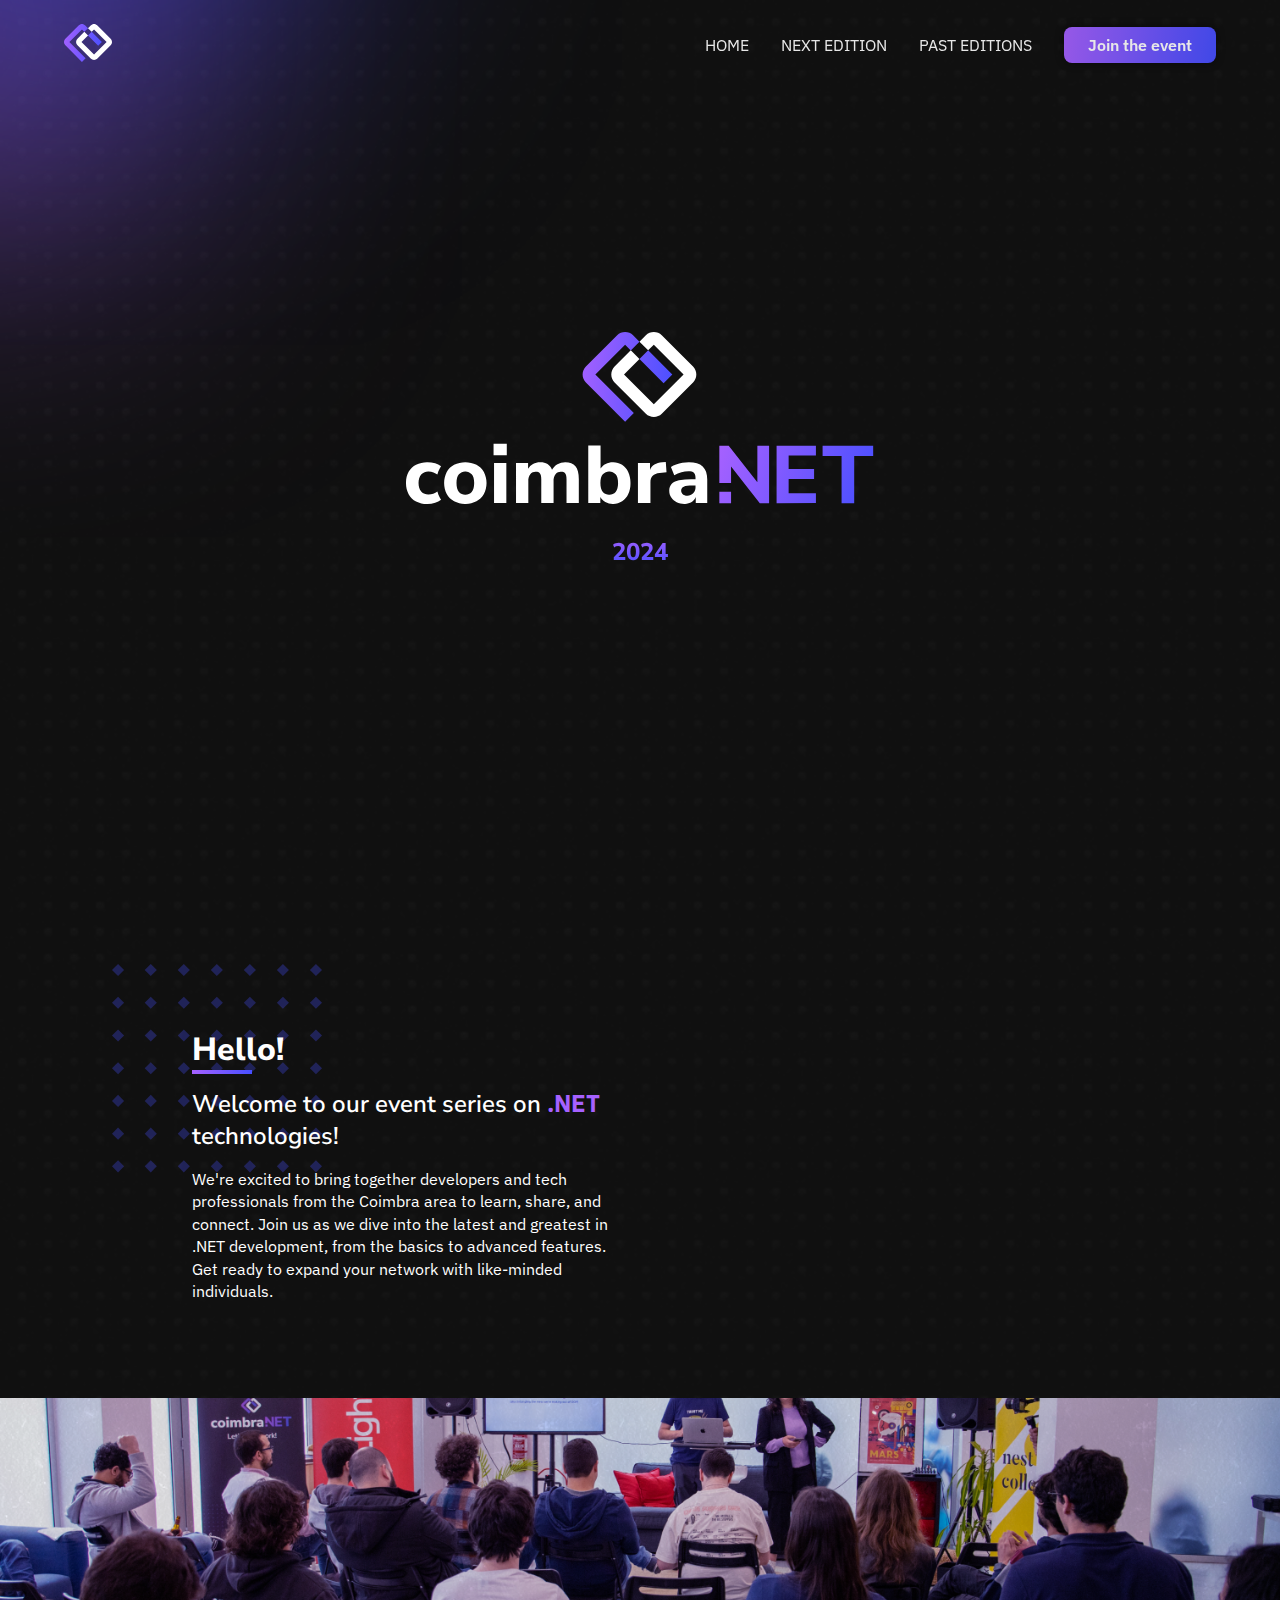
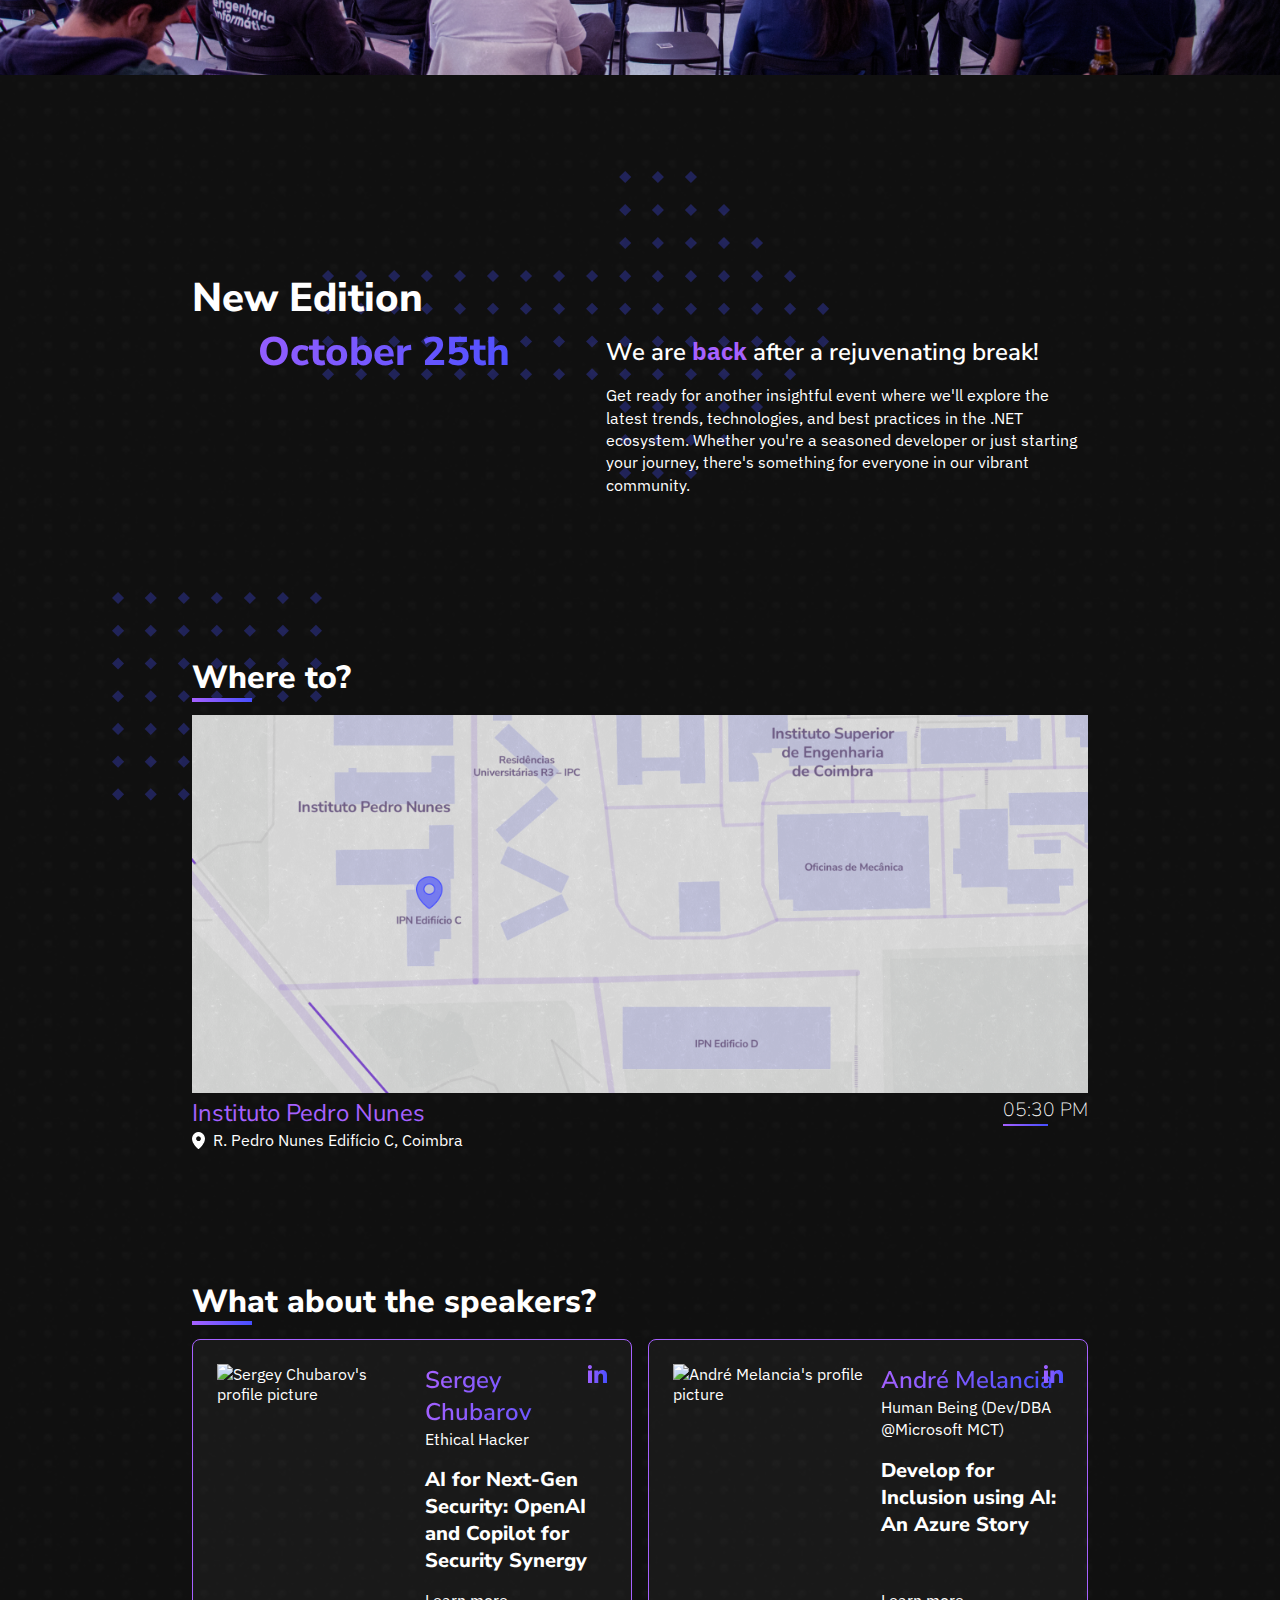
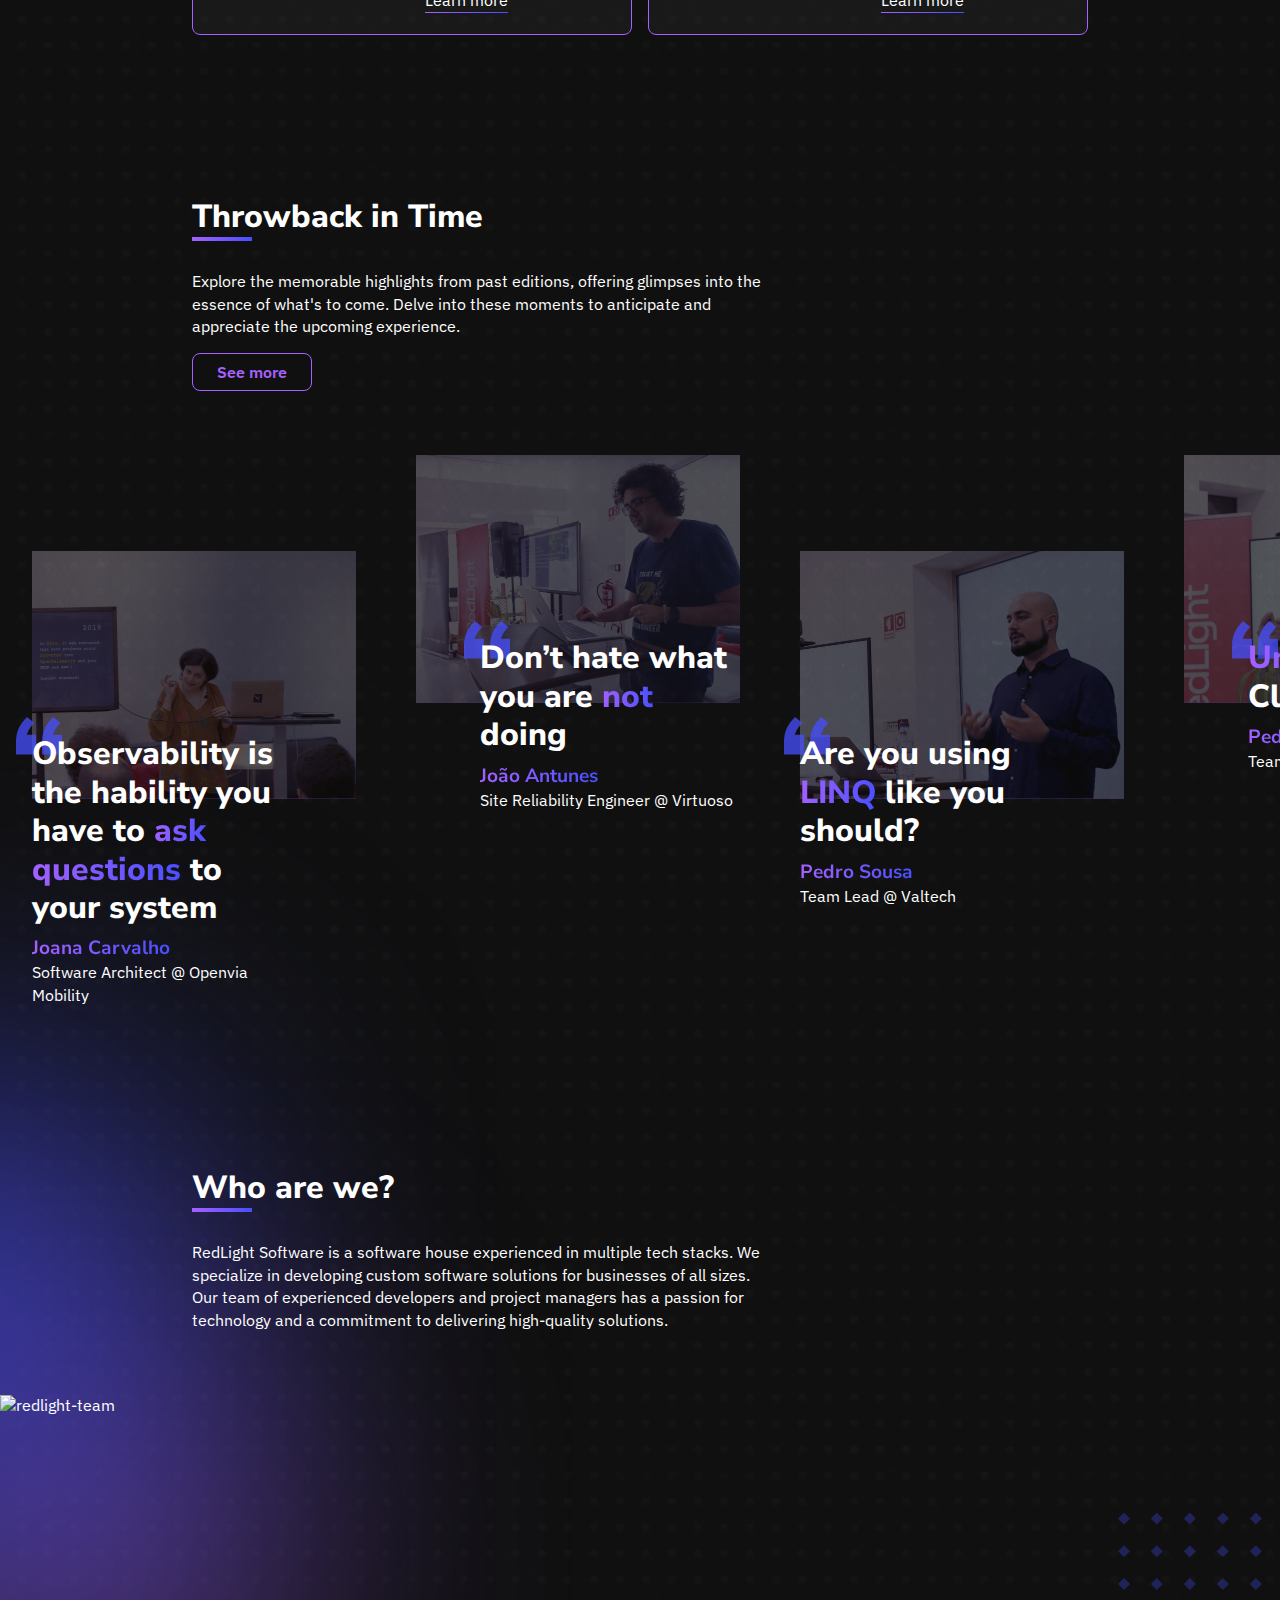
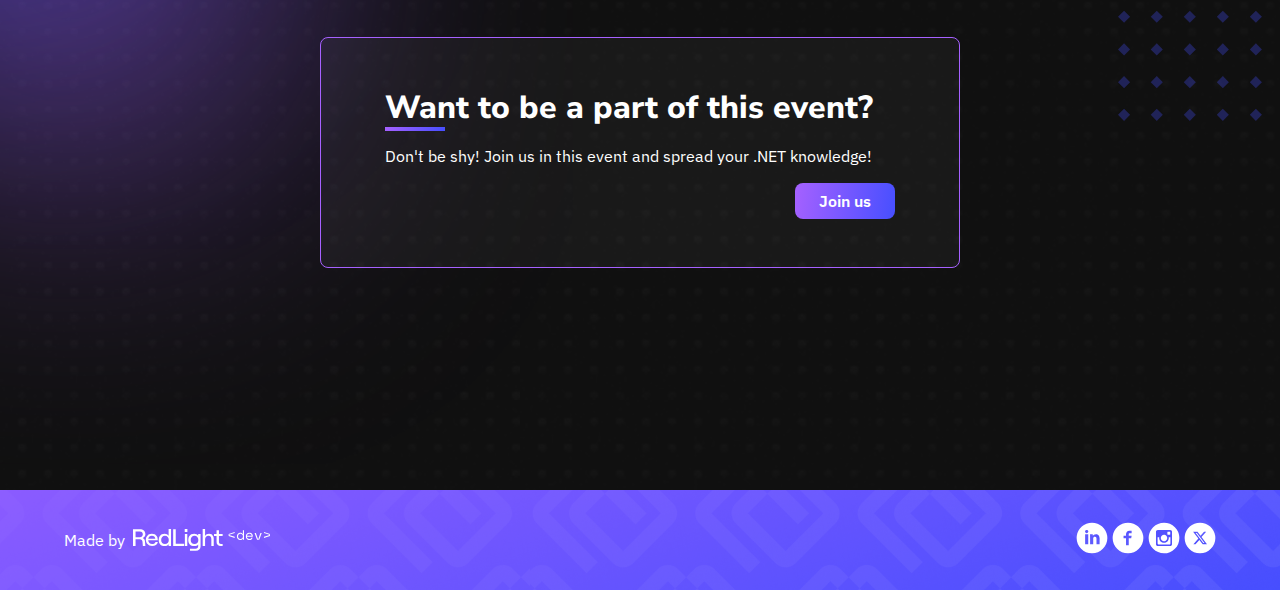
==== commit 477d4bf2: "updated website for season 2 episode 1" ====
--- a/index.html
+++ b/index.html
@@ -178,7 +178,7 @@
     <section id="about">
       <div>
         <h1>Who are we?</h1>
-        <p>RedLight Software is a software house with over 10 years of experience in multiple tech stacks.
+        <p>RedLight Software is a software house experienced in multiple tech stacks.
           We specialize in developing custom software solutions for businesses of all sizes. Our team of experienced
           developers and project managers has a passion for technology and a commitment to delivering high-quality
           solutions.</p>
@@ -193,7 +193,7 @@
       <img src="./img/square.svg" alt="dots square vector">
       <div class="card">
         <h1>Want to be a part of this event?</h1>
-        <p>Don’t be shy! Join us in this event and spread your .NET knowledge!</p>
+        <p>Don't be shy! Join us in this event and spread your .NET knowledge!</p>
         <a href="https://www.meetup.com/coimbra-net/" target="_blank" id="button-2" class="primary">
           Join us
         </a>
--- a/styles/styles.css
+++ b/styles/styles.css
@@ -552,7 +552,7 @@
 #where-to .info-text .address {
   display: flex;
   flex-direction: row;
-  align-items: flex-start;
+  align-items: center;
   justify-content: space-between;
   gap: 0.5rem;
 }
@@ -716,10 +716,10 @@
   display: flex;
   flex-direction: column;
   align-items: flex-start;
-  justify-content: center;
+  justify-content: flex-start;
   gap: 1rem;
   width: 100%;
-  padding: 2rem;
+  padding: 1.5rem;
   background: rgba(255, 255, 255, 0.04);
   border-radius: 0.5rem;
   border: 1px solid #A661FF;
@@ -731,20 +731,31 @@
     align-items: center;
     justify-content: center;
     gap: 2rem;
-    padding: 2rem 1rem;
+    padding: 1.5rem 1rem;
   }
 }
 #speakers .speakers-list .card .speaker-info {
-  position: relative;
-  width: 100%;
   display: flex;
   flex-direction: row;
   align-items: start;
   justify-content: flex-start;
   gap: 0.5rem;
+  position: relative;
+  width: 100%;
+  height: 100%;
+}
+#speakers .speakers-list .card .photo {
+  position: relative;
+  display: block;
+  height: 12rem;
+  aspect-ratio: 1/1;
 }
 #speakers .speakers-list .card .photo img {
-  width: 12rem;
+  position: absolute;
+  height: 100%;
+  width: 100%;
+  top: 0;
+  left: 0;
   -o-object-fit: cover;
      object-fit: cover;
 }
@@ -778,10 +789,19 @@
   font-size: 1.25rem;
   margin: 1rem 0;
 }
+#speakers .speakers-list .card .personal {
+  display: flex;
+  flex-direction: column;
+  align-items: flex-start;
+  justify-content: flex-start;
+  gap: unset;
+  height: 100%;
+}
 #speakers .speakers-list .card .personal a {
   text-decoration: none;
   cursor: pointer;
   position: relative;
+  margin-top: auto;
 }
 #speakers .speakers-list .card .personal a::after {
   content: "";
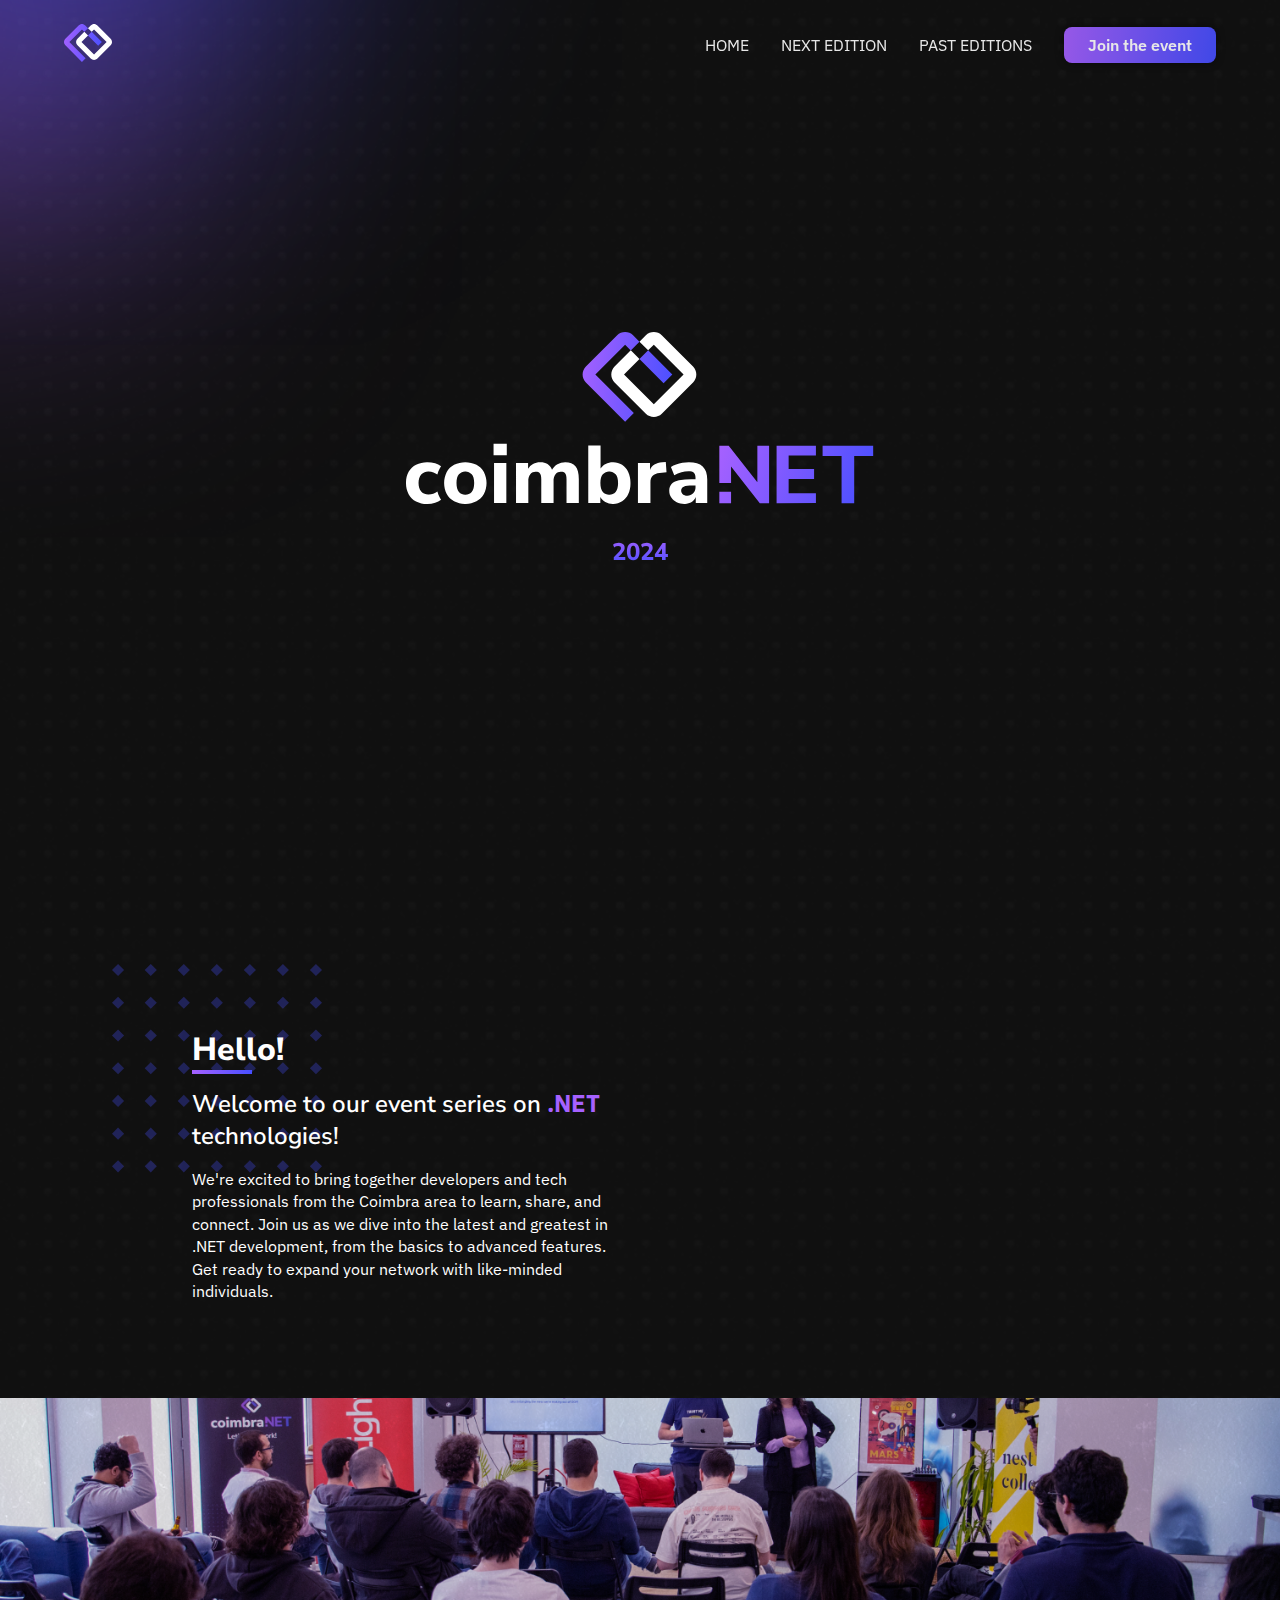
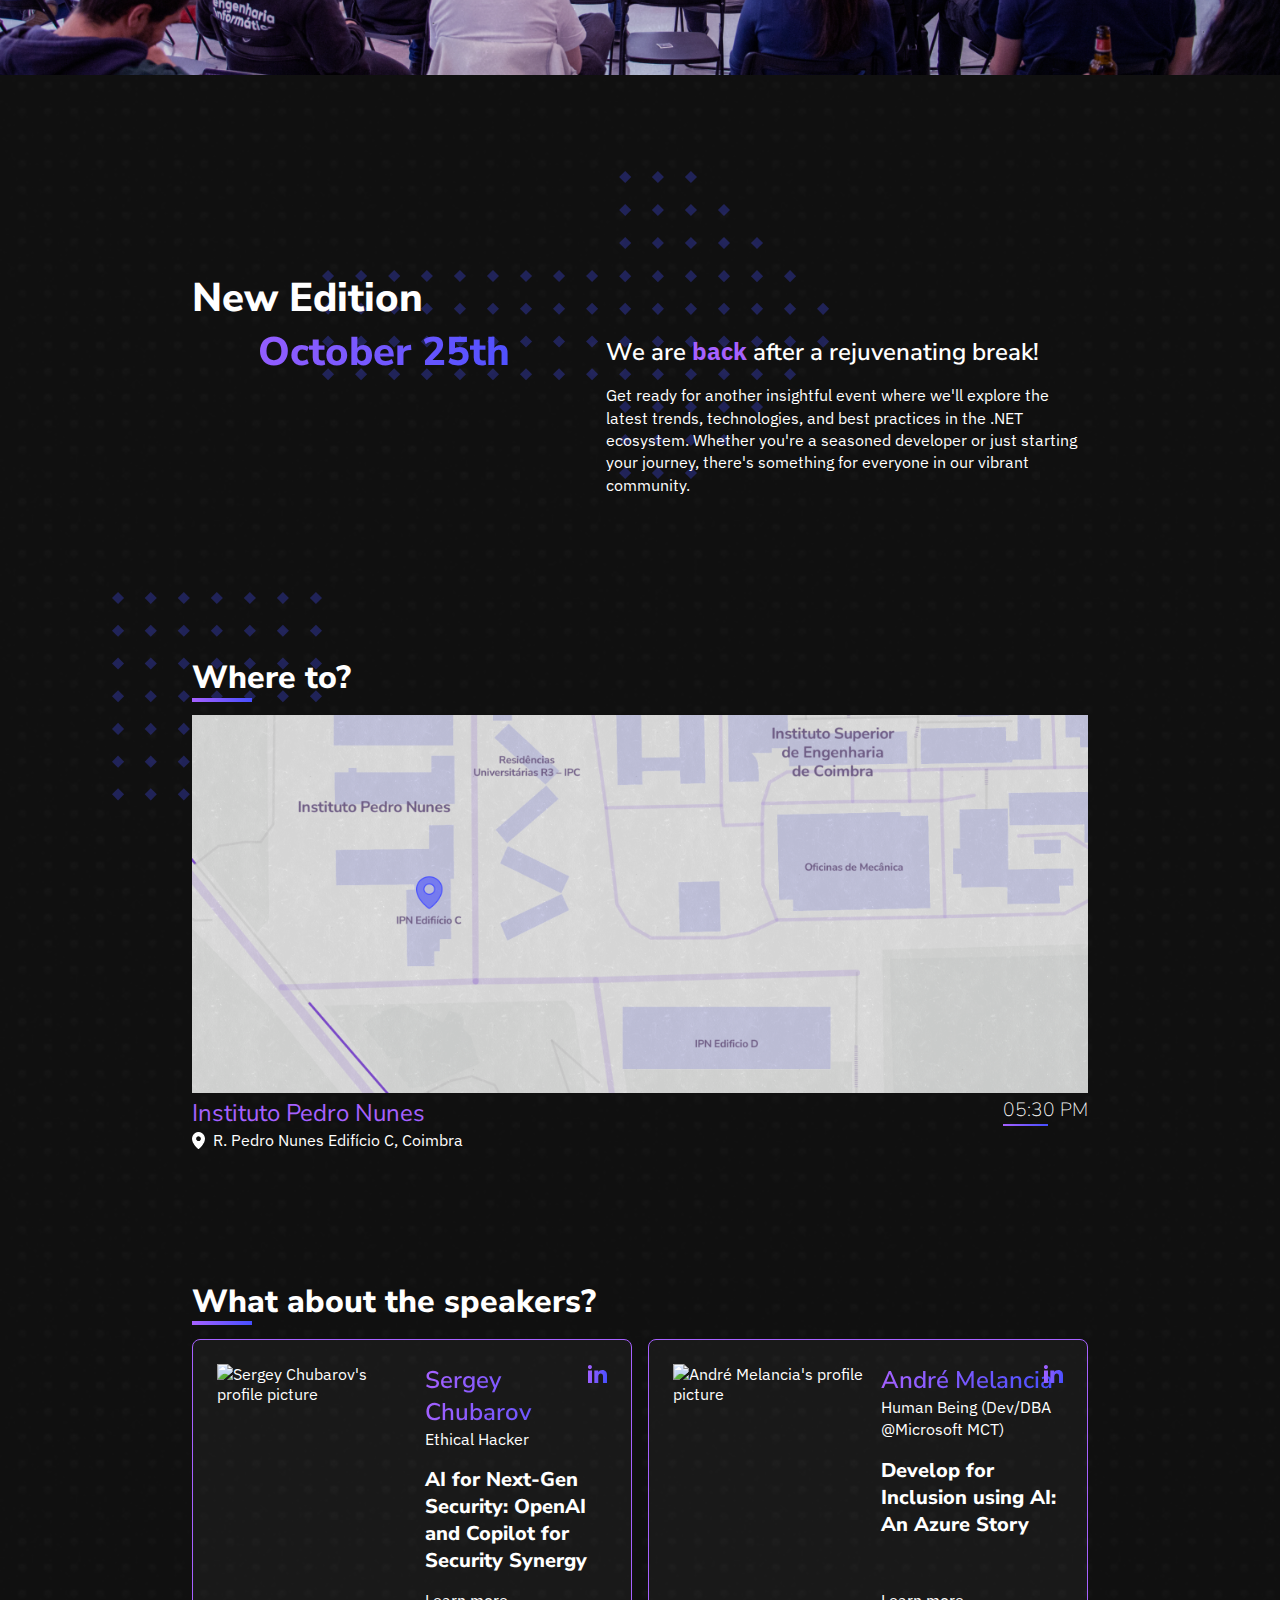
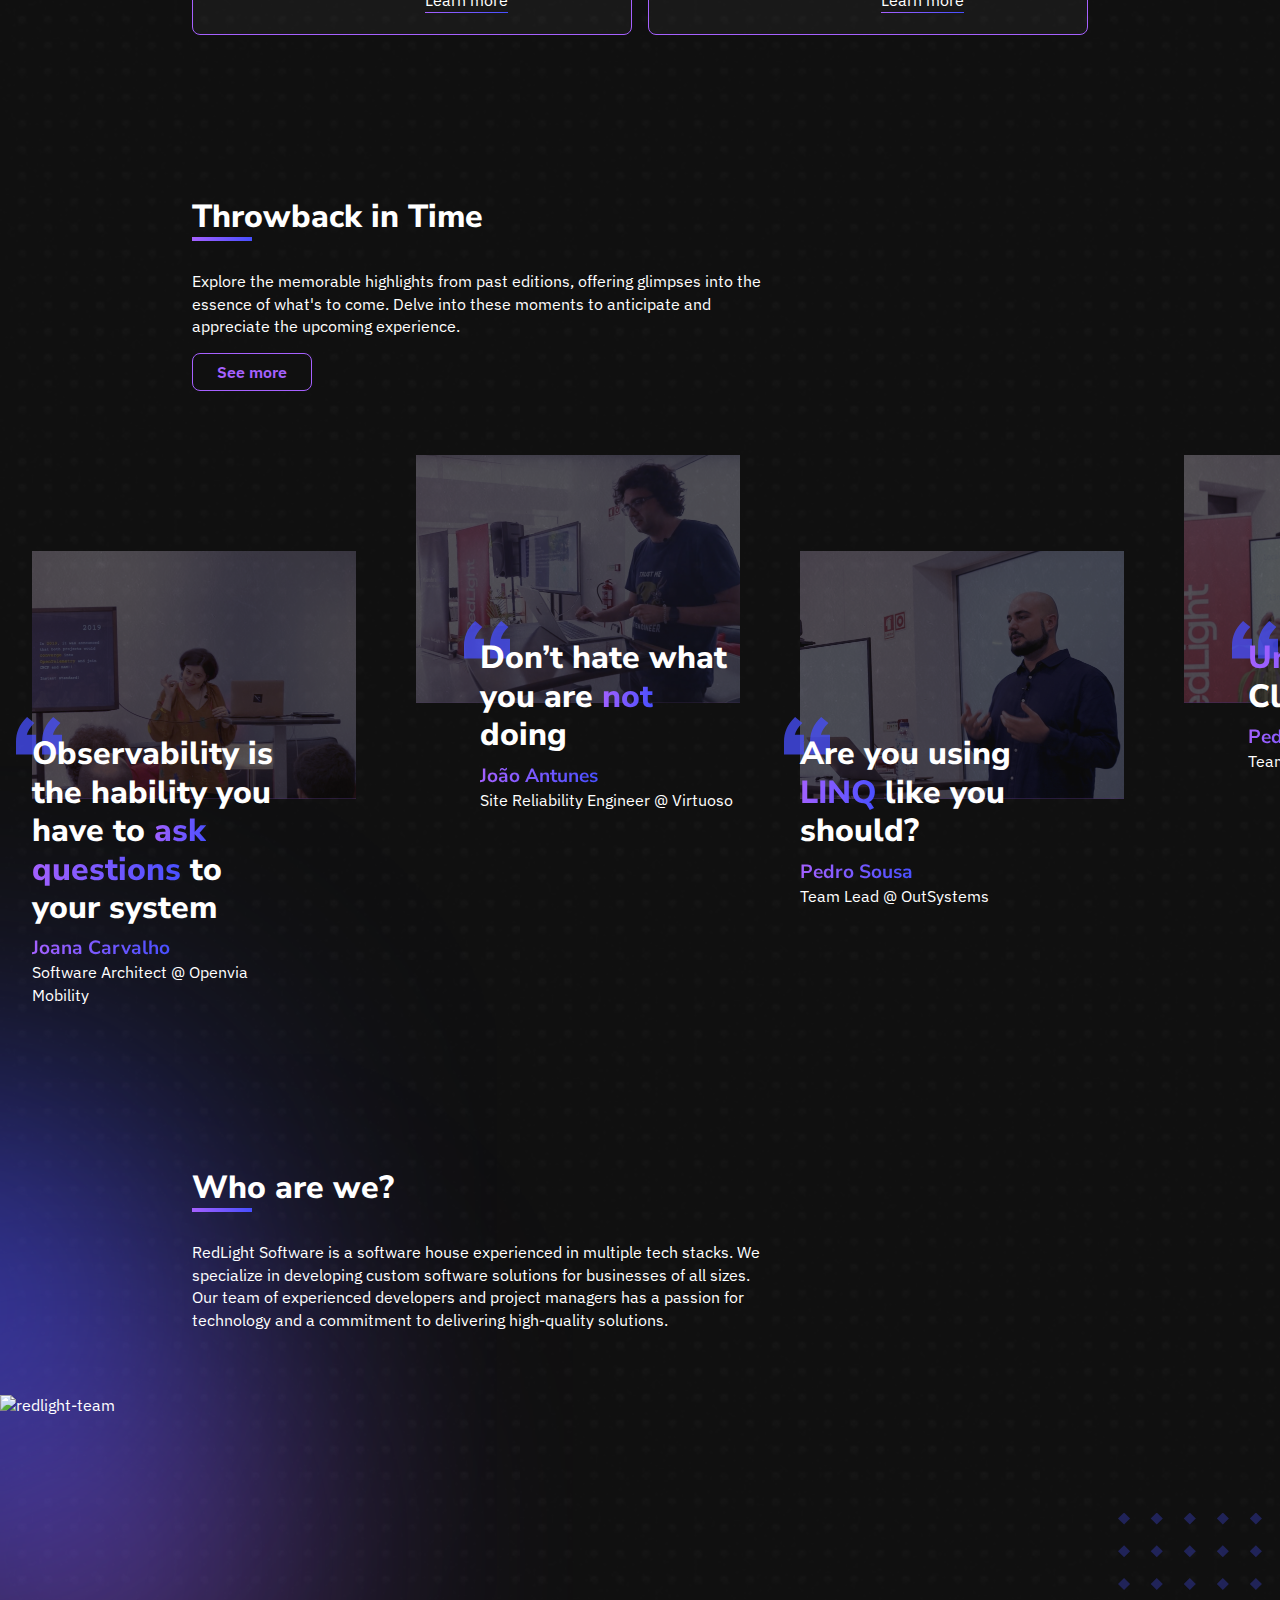
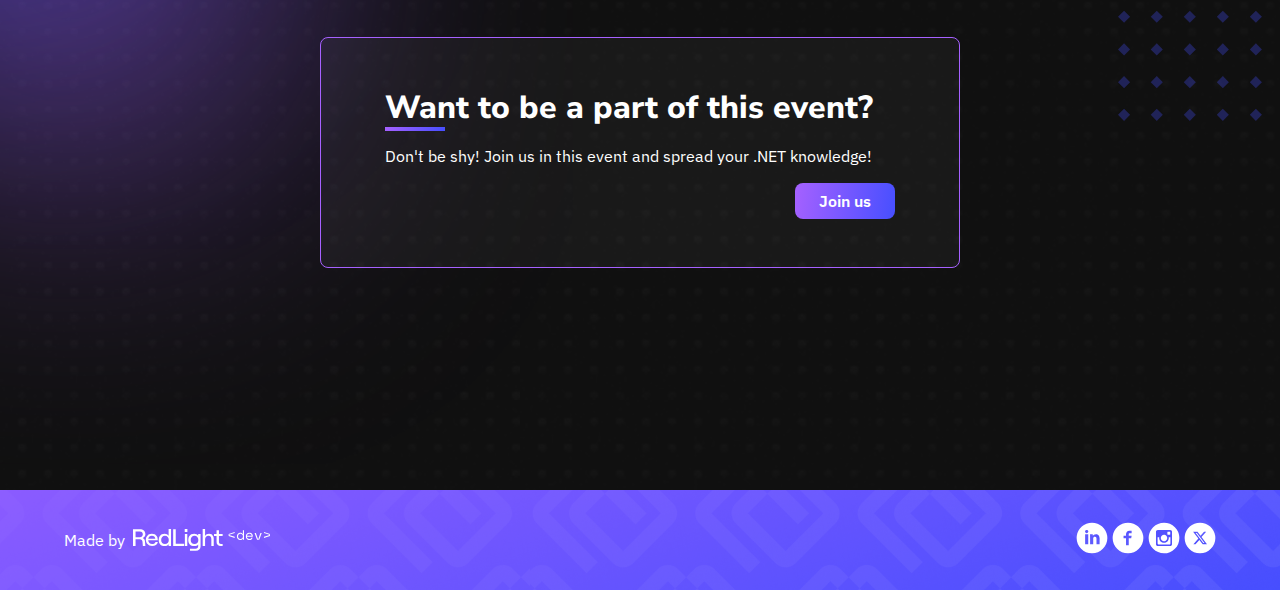
==== commit c76ac821: "updated htaccess" ====
--- a/index.html
+++ b/index.html
@@ -82,7 +82,7 @@
           <a href="#new-edition" class="subItem">Next Edition</a>
         </li>
         <li>
-          <a href="past.html">Past Editions</a>
+          <a href="past">Past Editions</a>
         </li>
         <li>
           <a href="https://www.meetup.com/coimbra-net/" target="_blank" id="button" class="primary">
@@ -167,7 +167,7 @@
         <p>Explore the memorable highlights from past editions, offering glimpses into the essence of what's to come.
           Delve into these moments to anticipate and appreciate the upcoming experience.
         </p>
-        <a href="past.html" id="button-2" class="secondary">
+        <a href="past" id="button-2" class="secondary">
           See more
         </a>
       </div>
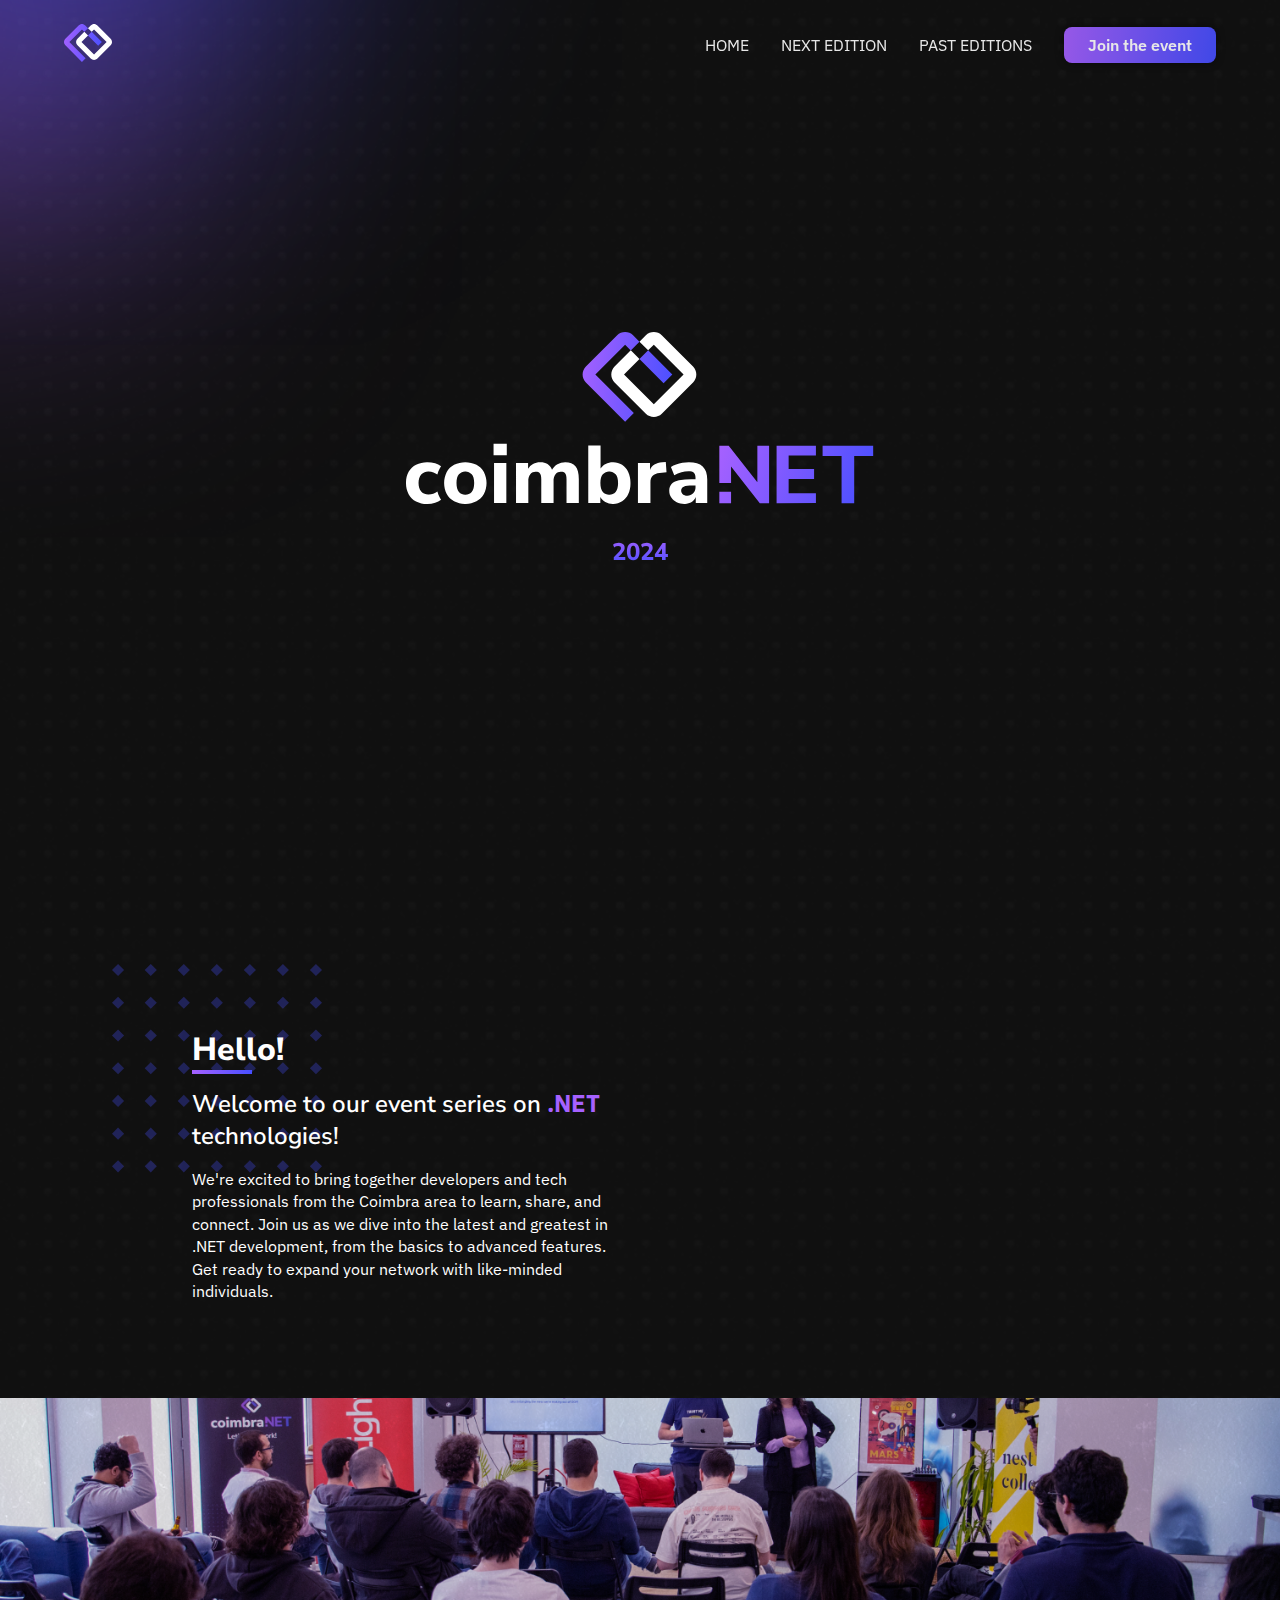
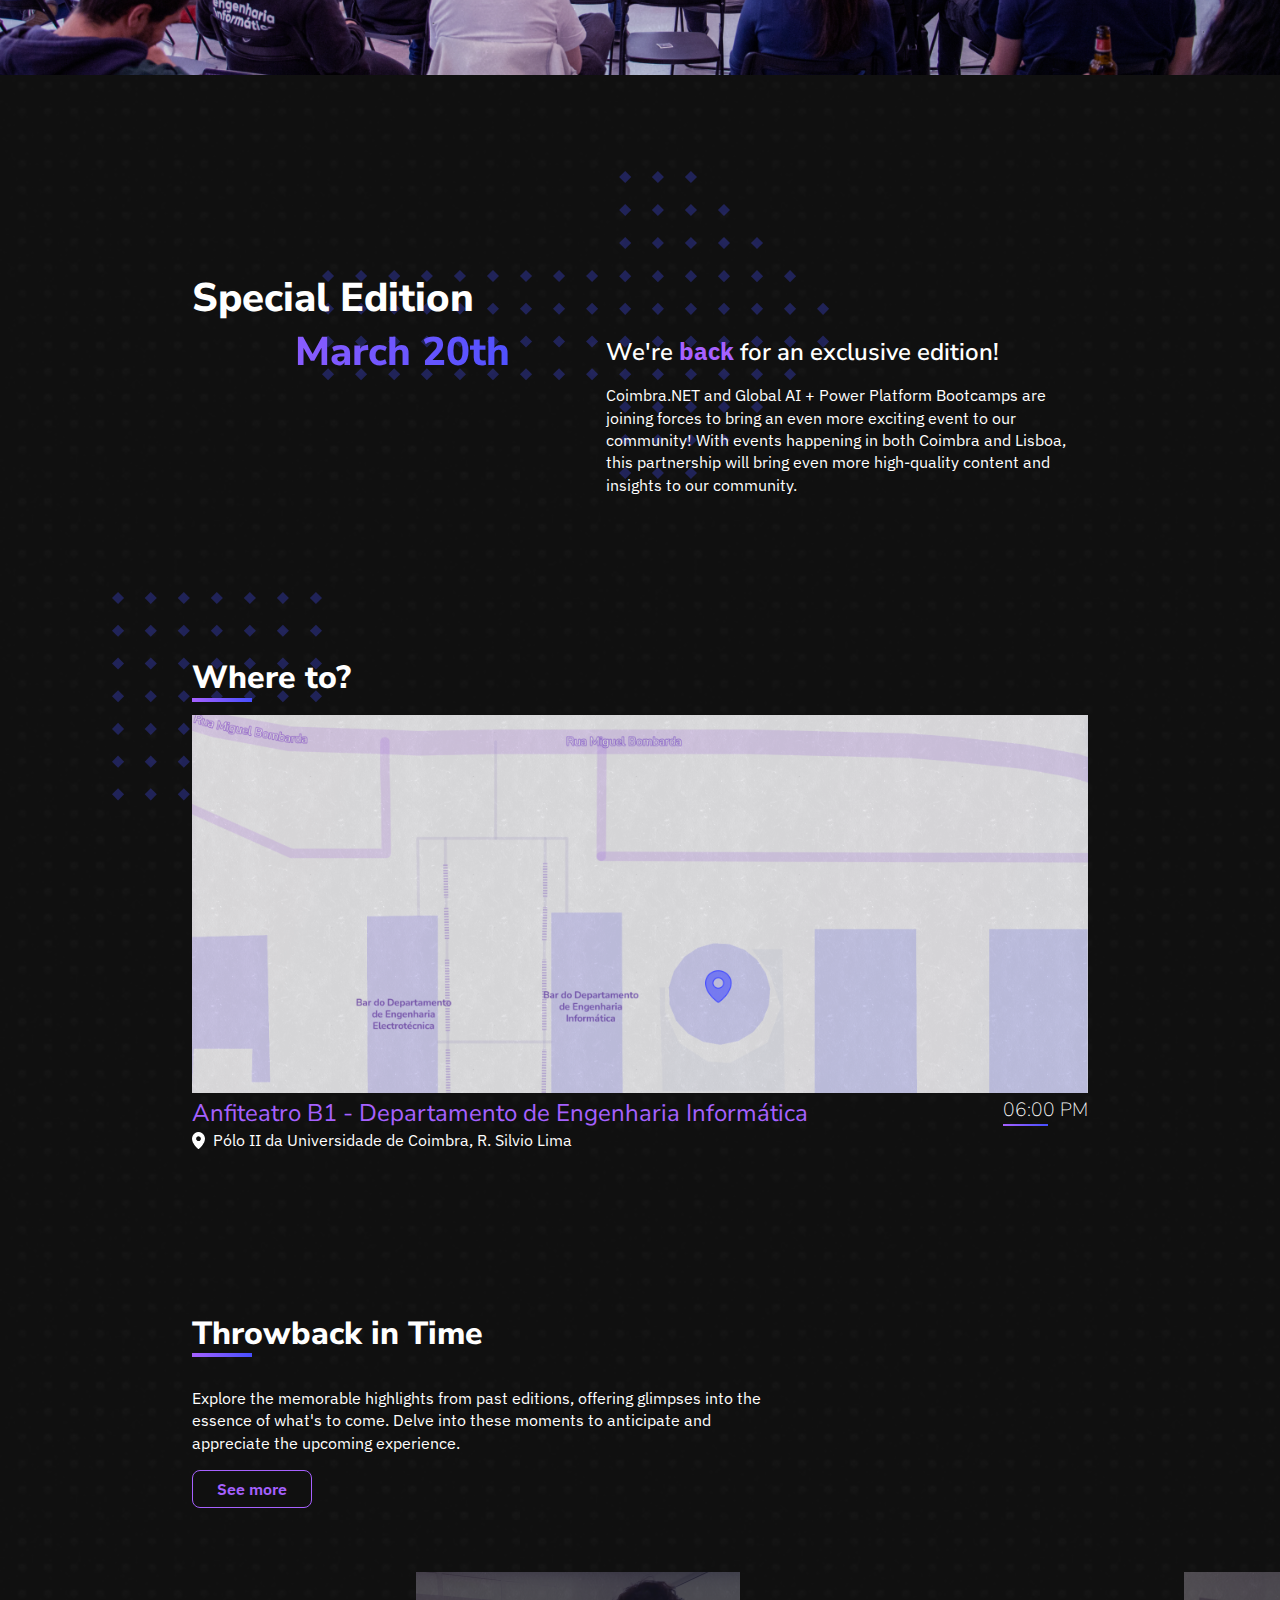
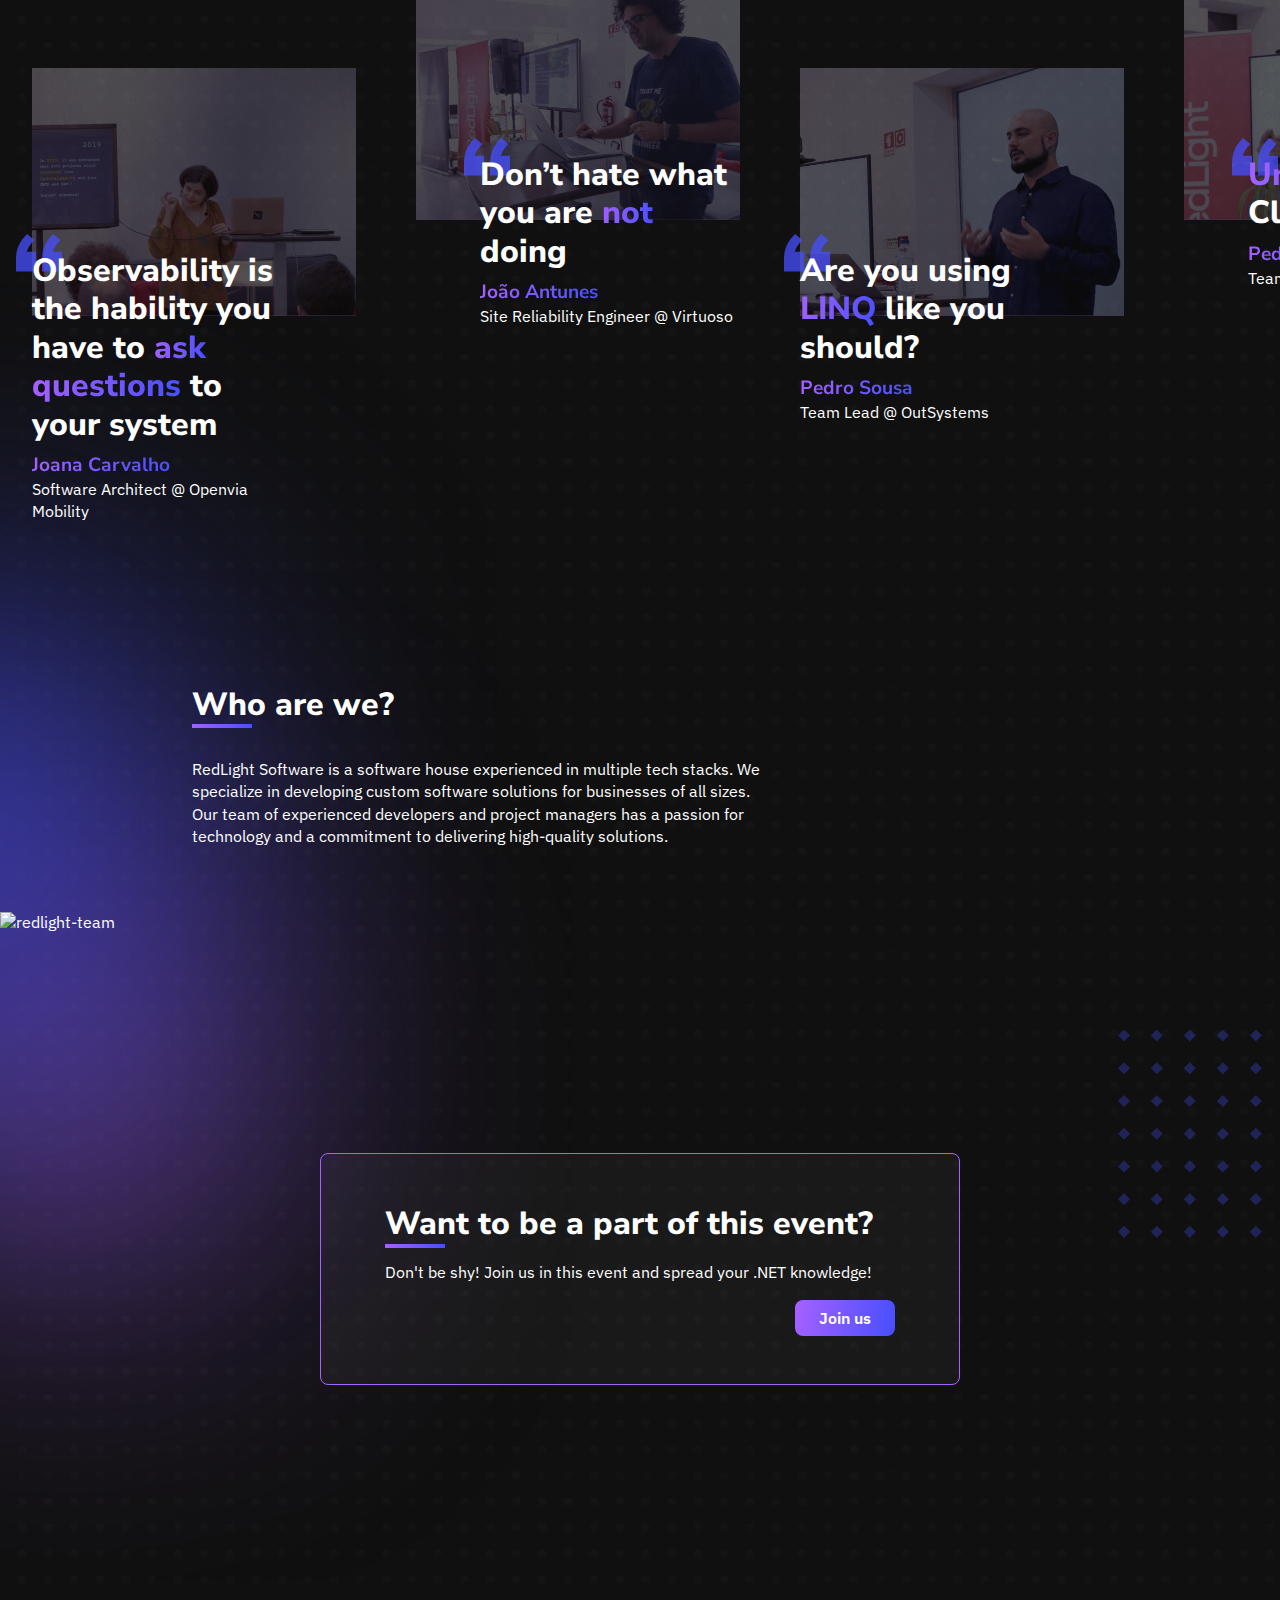
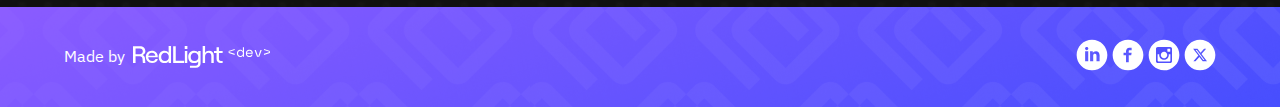
==== commit 5f4c3462: "updated with special edition details" ====
--- a/index.html
+++ b/index.html
@@ -85,7 +85,8 @@
           <a href="past">Past Editions</a>
         </li>
         <li>
-          <a href="https://www.meetup.com/coimbra-net/" target="_blank" id="button" class="primary">
+          <a href="https://www.eventbrite.pt/e/global-ai-power-platform-bootcamps-2025-coimbra-lisboa-registration-1242478389309?utm-campaign=social&utm-content=attendeeshare&utm-medium=discovery&utm-term=listing&utm-source=cp&aff=ebdsshcopyurl"
+            target="_blank" id="button" class="primary">
             Join the event
           </a>
         </li>
@@ -125,7 +126,7 @@
       <div class="title">
         <img src="./img/arrow.svg" alt="dots arrow vector">
         <div class="text-title">
-          <h3>New Edition</h3>
+          <h3>Special Edition</h3>
           <h3 id="new-date"></h3>
         </div>
       </div>
@@ -194,7 +195,8 @@
       <div class="card">
         <h1>Want to be a part of this event?</h1>
         <p>Don't be shy! Join us in this event and spread your .NET knowledge!</p>
-        <a href="https://www.meetup.com/coimbra-net/" target="_blank" id="button-2" class="primary">
+        <a href="https://www.eventbrite.pt/e/global-ai-power-platform-bootcamps-2025-coimbra-lisboa-registration-1242478389309?utm-campaign=social&utm-content=attendeeshare&utm-medium=discovery&utm-term=listing&utm-source=cp&aff=ebdsshcopyurl"
+          target="_blank" id="button-2" class="primary">
           Join us
         </a>
       </div>
--- a/styles/styles.css
+++ b/styles/styles.css
@@ -485,7 +485,6 @@
   #where-to {
     max-width: 1600px;
     margin: 0 auto;
-    transform: translateX(-10%);
   }
 }
 @media only screen and (max-width: 1024px) {
@@ -553,7 +552,7 @@
   display: flex;
   flex-direction: row;
   align-items: center;
-  justify-content: space-between;
+  justify-content: flex-start;
   gap: 0.5rem;
 }
 #where-to .info-text .address > img {
@@ -1111,7 +1110,6 @@
   #events .events-container {
     max-width: 1600px;
     margin: 0 auto;
-    transform: translateX(-10%);
   }
 }
 @media only screen and (max-width: 1024px) {
